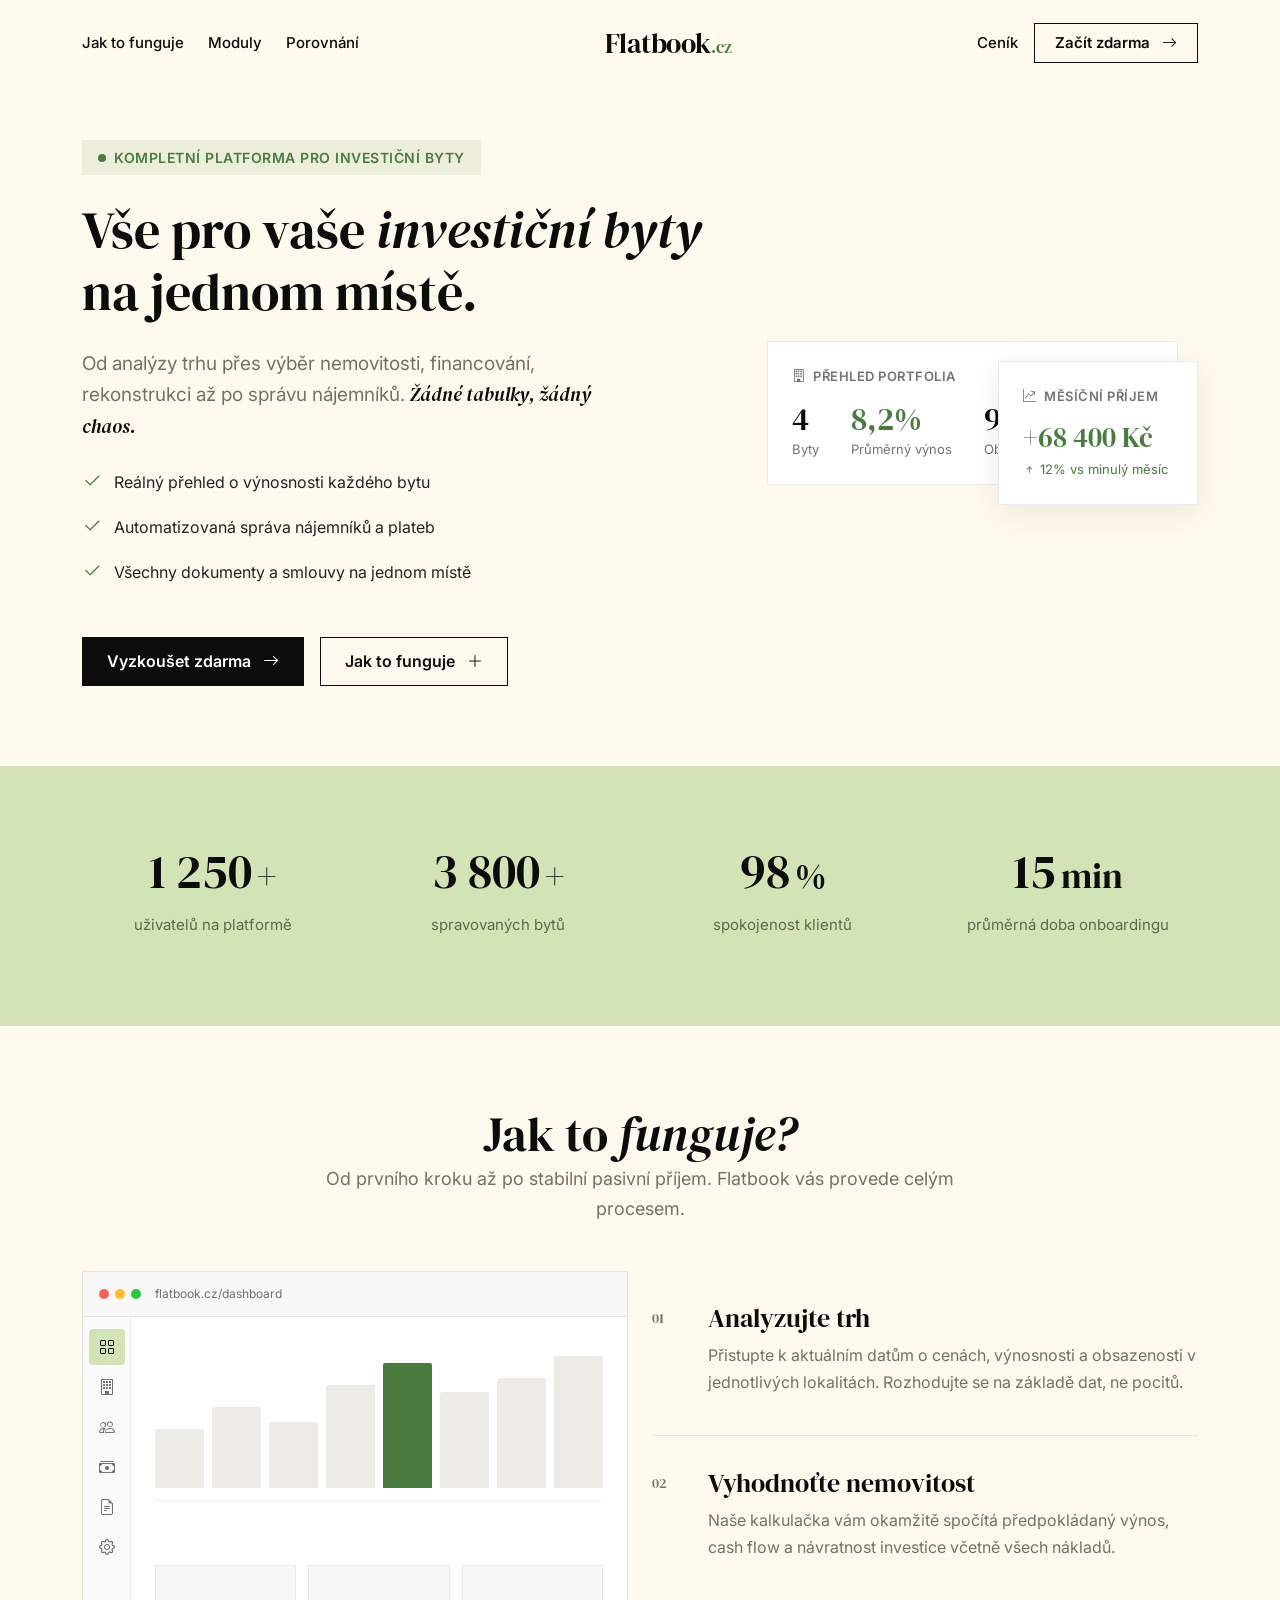
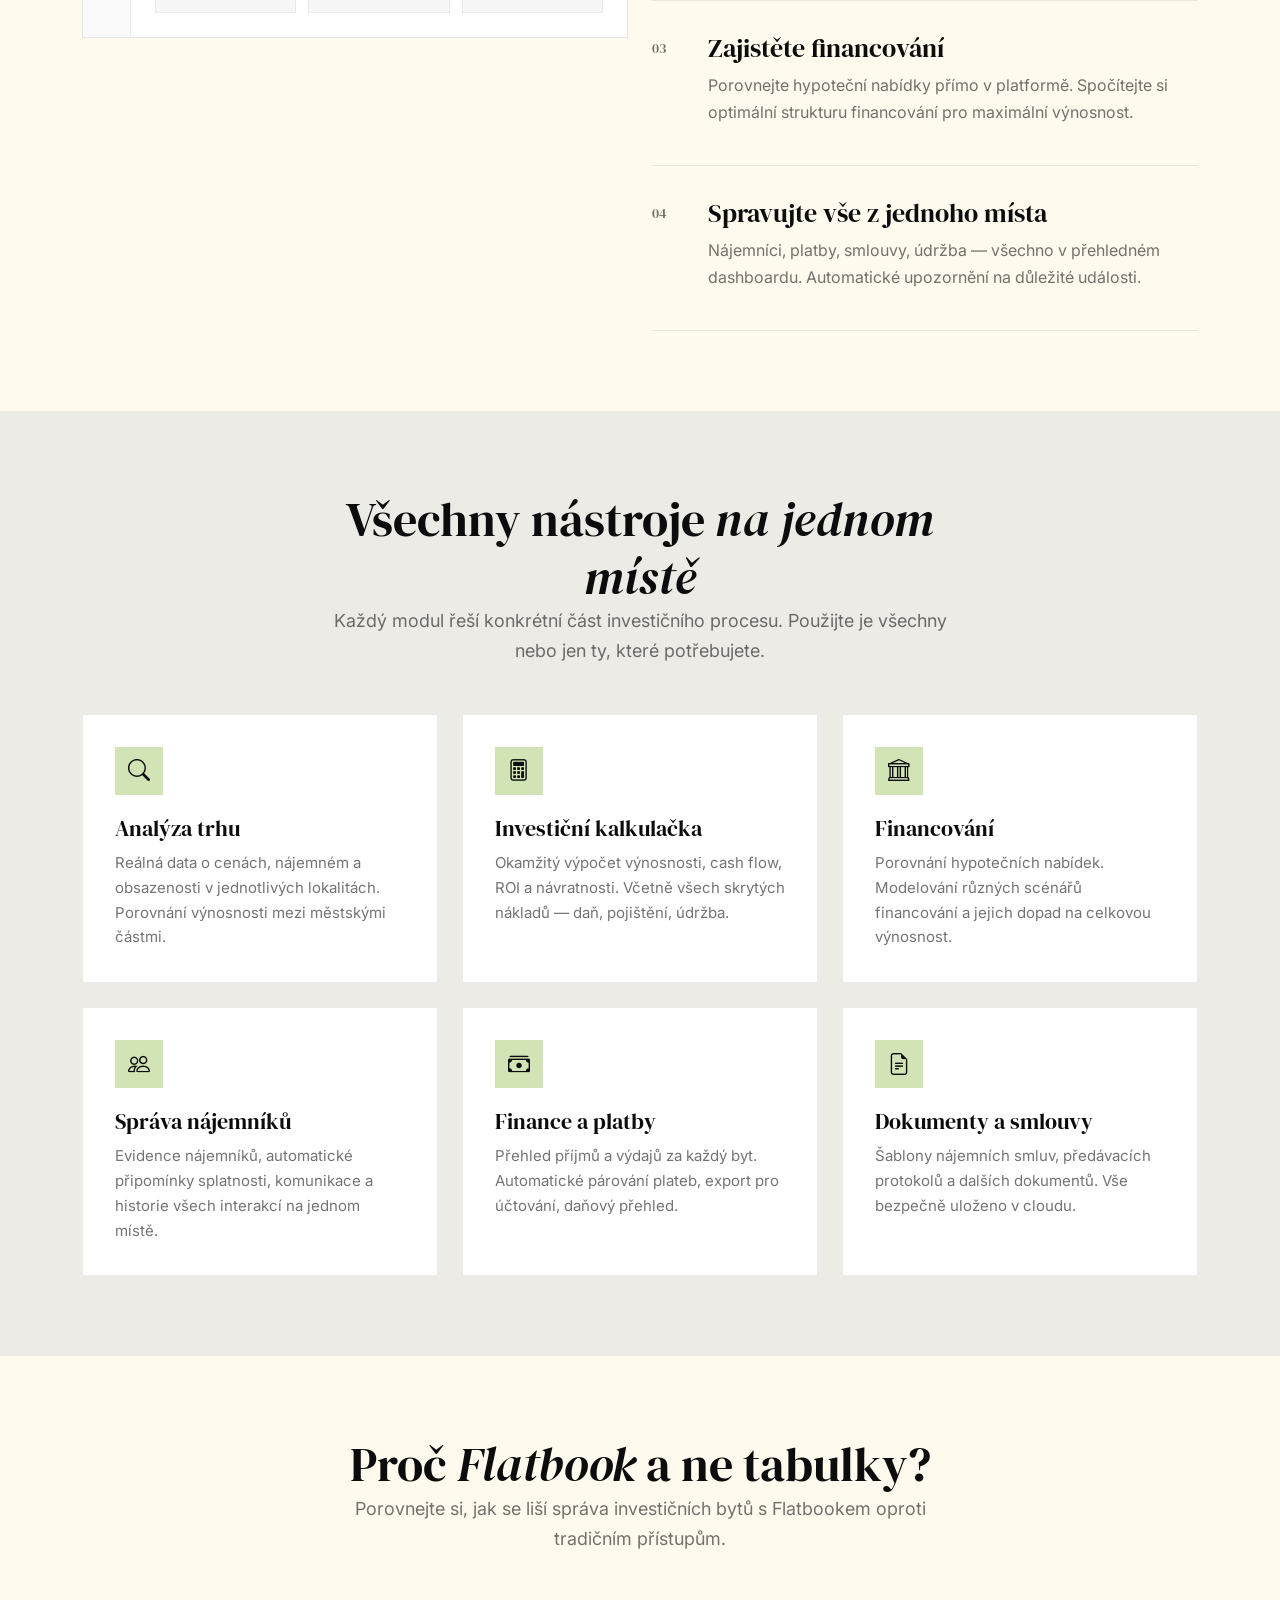
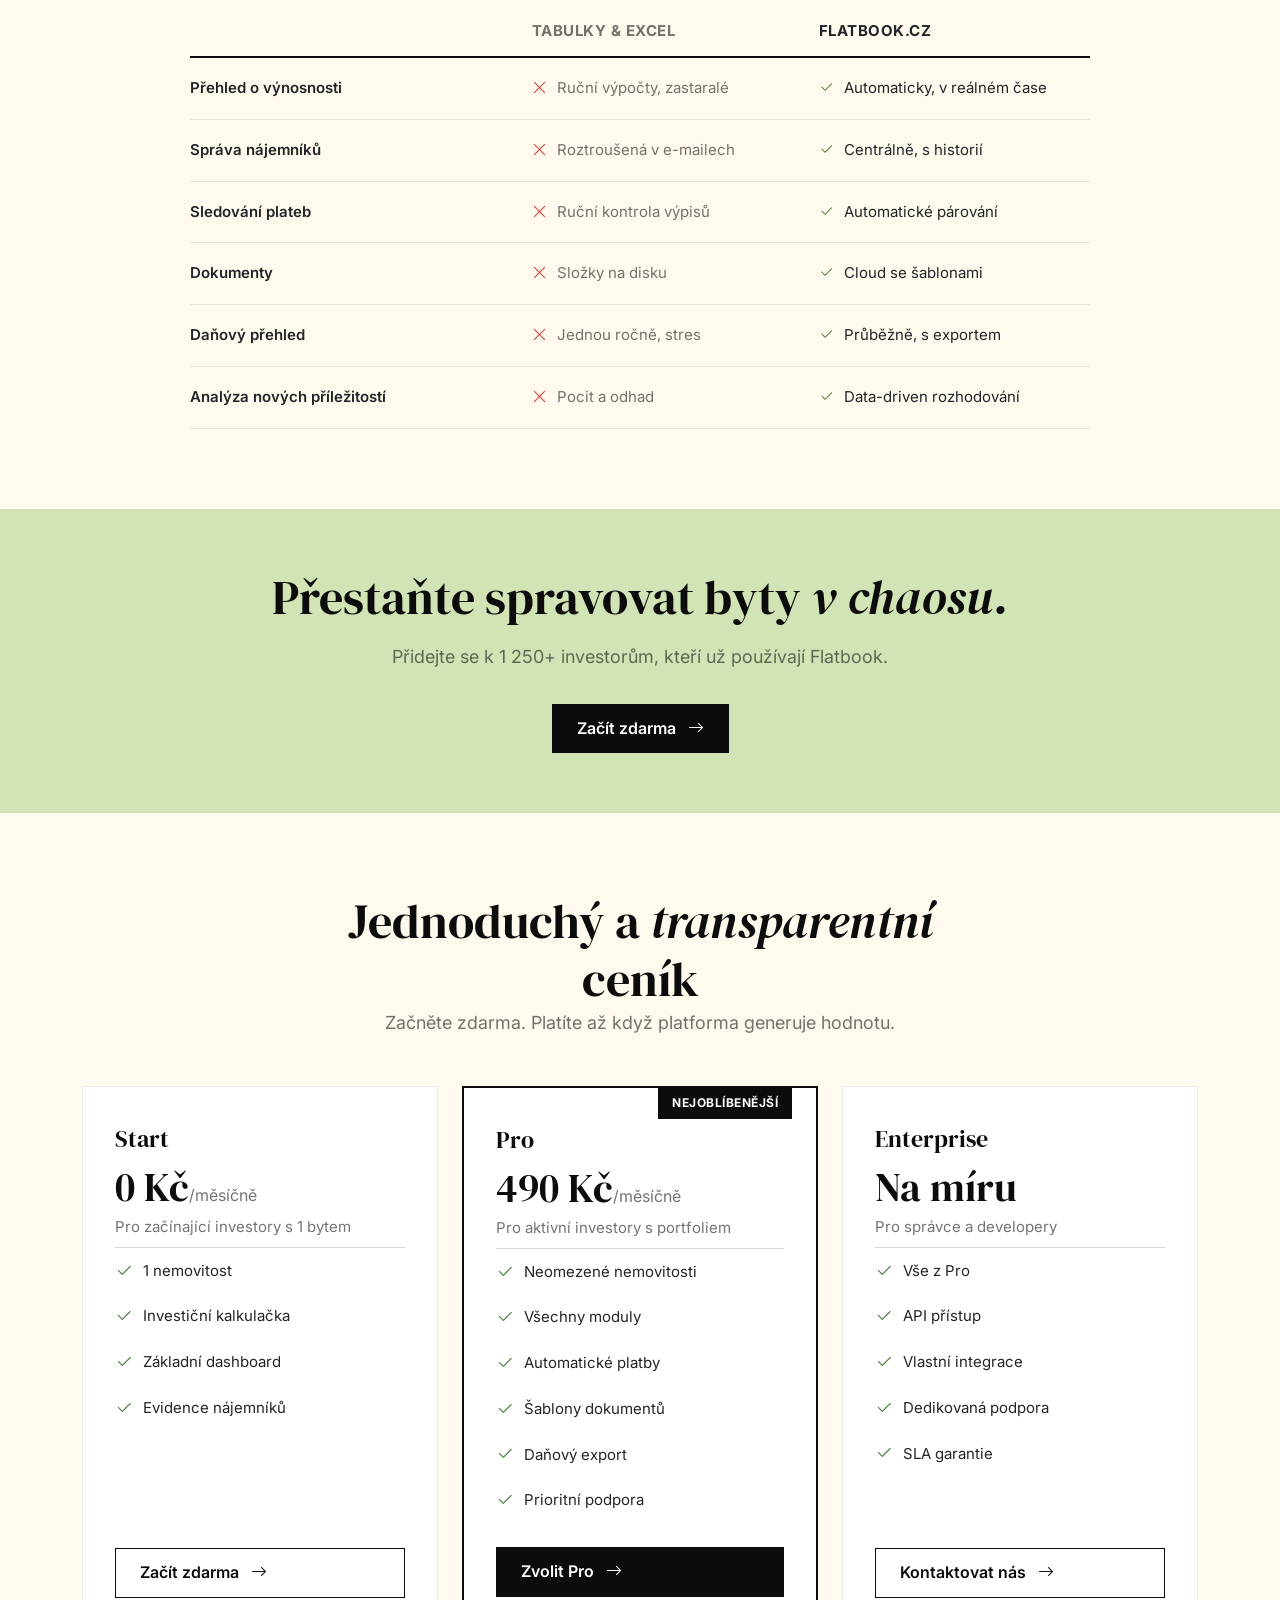
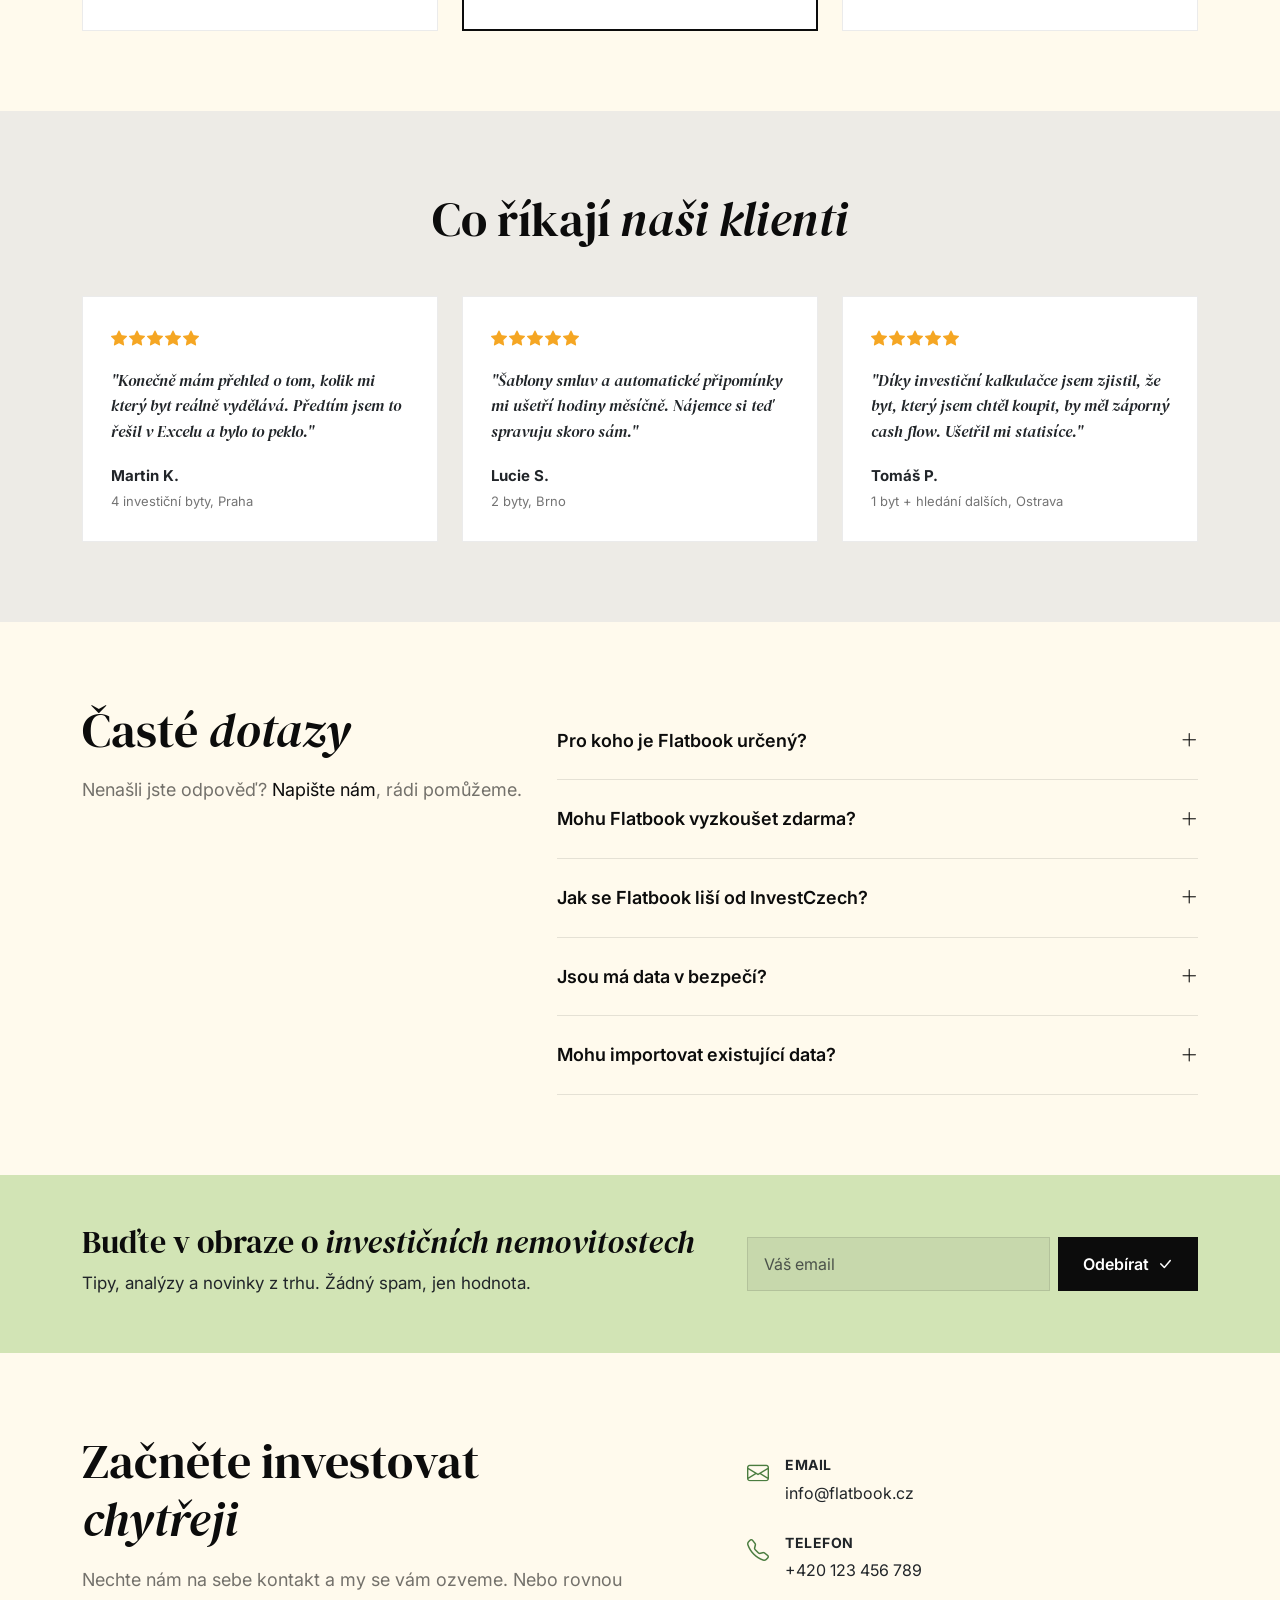
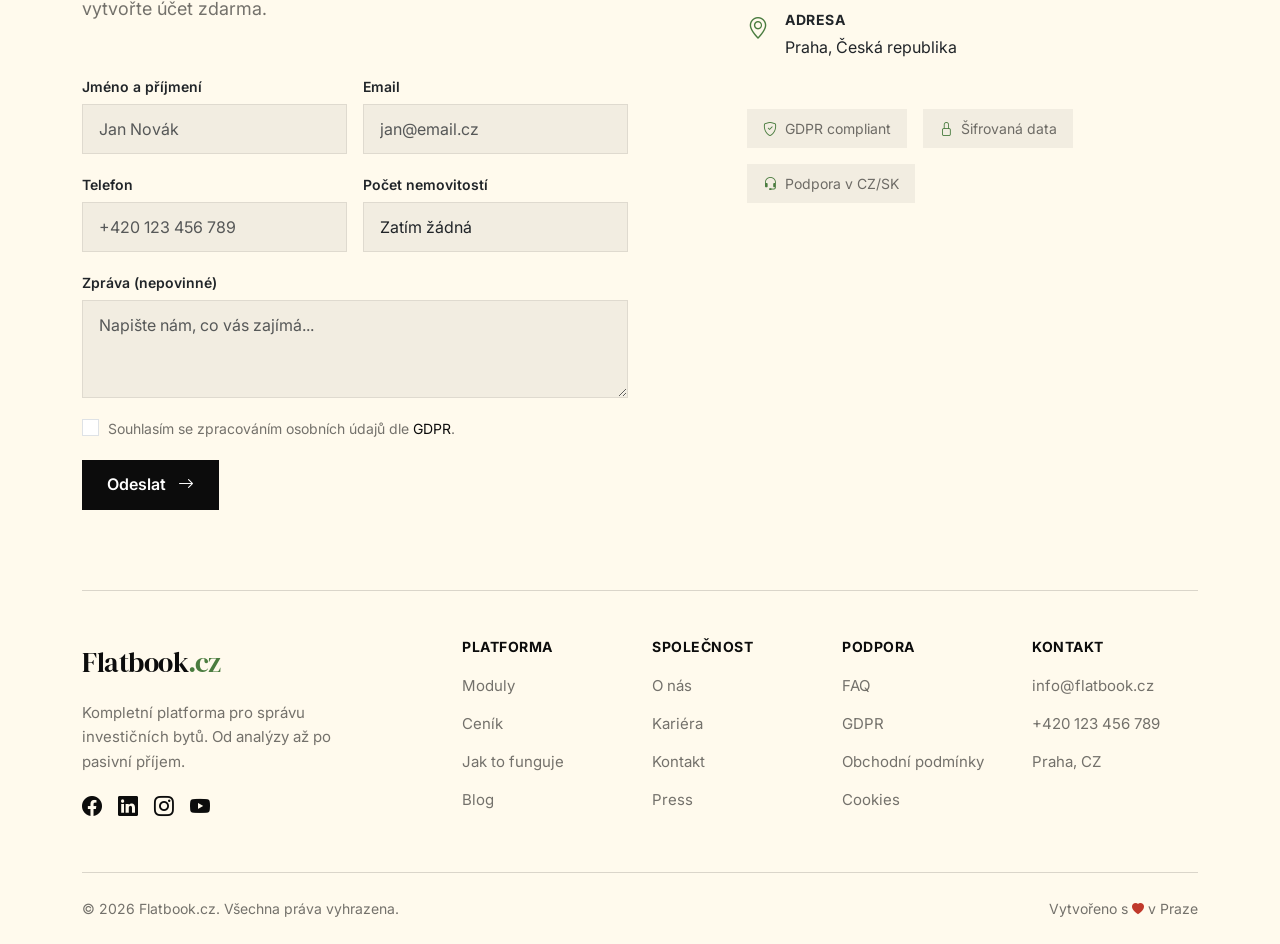
==== index.html @ dc5b6079 "Initial commit" ====
<!DOCTYPE html>
<html lang="cs">
<head>
  <meta charset="UTF-8">
  <meta name="viewport" content="width=device-width, initial-scale=1.0">
  <title>Flatbook.cz — Kompletní platforma pro investiční byty</title>
  <meta name="description" content="Flatbook.cz je kompletní platforma pro správu investičních bytů. Od výběru nemovitosti až po správu nájemníků — vše na jednom místě.">

  <!-- Bootstrap 5 -->
  <link href="https://cdn.jsdelivr.net/npm/bootstrap@5.3.3/dist/css/bootstrap.min.css" rel="stylesheet">
  <!-- Bootstrap Icons -->
  <link href="https://cdn.jsdelivr.net/npm/bootstrap-icons@1.11.3/font/bootstrap-icons.min.css" rel="stylesheet">
  <!-- Google Fonts - DM Serif Display + Inter -->
  <link rel="preconnect" href="https://fonts.googleapis.com">
  <link rel="preconnect" href="https://fonts.gstatic.com" crossorigin>
  <link href="https://fonts.googleapis.com/css2?family=DM+Serif+Display:ital@0;1&family=Inter:wght@400;500;600;700&display=swap" rel="stylesheet">

  <link rel="stylesheet" href="css/style.css">
</head>
<body>

  <!-- ========== NAVIGACE ========== -->
  <nav class="fixed-nav bg-walls" id="navbar">
    <div class="container d-flex flex-nowrap align-items-center justify-content-between">
      <div class="nav-links d-none d-lg-flex align-items-center gap-4">
        <a href="#jak-to-funguje" class="nav-link-item">Jak to funguje</a>
        <a href="#moduly" class="nav-link-item">Moduly</a>
        <a href="#porovnani" class="nav-link-item">Porovnání</a>
      </div>

      <a href="#" class="nav-logo">
        <span class="logo-text">Flatbook</span>
        <span class="logo-dot">.cz</span>
      </a>

      <div class="nav-right d-flex align-items-center gap-3">
        <a href="#cenik" class="nav-link-item d-none d-lg-inline">Ceník</a>
        <a href="#kontakt" class="btn btn-outline-dark btn-nav">Začít zdarma <i class="bi bi-arrow-right ms-2"></i></a>
        <button class="btn-menu d-lg-none" id="menuToggle" aria-label="Menu">
          <i class="bi bi-list"></i>
        </button>
      </div>
    </div>
  </nav>

  <!-- ========== MOBILNÍ MENU ========== -->
  <div class="mobile-menu" id="mobileMenu">
    <div class="mobile-menu-header d-flex justify-content-between align-items-center">
      <span class="logo-text">Flatbook<span class="logo-dot">.cz</span></span>
      <button class="btn-menu" id="menuClose" aria-label="Zavřít"><i class="bi bi-x-lg"></i></button>
    </div>
    <div class="mobile-menu-links">
      <a href="#jak-to-funguje">Jak to funguje</a>
      <a href="#moduly">Moduly</a>
      <a href="#porovnani">Porovnání</a>
      <a href="#cenik">Ceník</a>
      <a href="#recenze">Recenze</a>
      <a href="#kontakt" class="btn btn-outline-dark w-100 mt-4">Začít zdarma <i class="bi bi-arrow-right ms-2"></i></a>
    </div>
  </div>
  <div class="mobile-menu-overlay" id="menuOverlay"></div>

  <!-- ========== HERO ========== -->
  <section class="hero bg-walls" id="hero">
    <div class="container">
      <div class="row align-items-center">
        <div class="col-lg-7">
          <div class="hero-badge mb-4">
            <span class="badge-dot"></span>
            Kompletní platforma pro investiční byty
          </div>
          <h1>
            Vše pro vaše <em>investiční byty</em> na jednom místě.
          </h1>
          <p class="hero-sub mt-4">
            Od analýzy trhu přes výběr nemovitosti, financování, rekonstrukci až po správu nájemníků. <em>Žádné tabulky, žádný chaos.</em>
          </p>
          <div class="hero-checks mt-4">
            <div class="check-item">
              <i class="bi bi-check2"></i>
              <span>Reálný přehled o výnosnosti každého bytu</span>
            </div>
            <div class="check-item">
              <i class="bi bi-check2"></i>
              <span>Automatizovaná správa nájemníků a plateb</span>
            </div>
            <div class="check-item">
              <i class="bi bi-check2"></i>
              <span>Všechny dokumenty a smlouvy na jednom místě</span>
            </div>
          </div>
          <div class="hero-ctas mt-5 d-flex flex-wrap gap-3">
            <a href="#kontakt" class="btn btn-primary-dark">
              Vyzkoušet zdarma <i class="bi bi-arrow-right ms-2"></i>
            </a>
            <a href="#jak-to-funguje" class="btn btn-outline-dark">
              Jak to funguje <i class="bi bi-plus-lg ms-2"></i>
            </a>
          </div>
        </div>
        <div class="col-lg-5 mt-5 mt-lg-0">
          <div class="hero-visual">
            <div class="hero-card hero-card-main">
              <div class="card-header-mini">
                <i class="bi bi-building"></i> Přehled portfolia
              </div>
              <div class="card-stat-row">
                <div class="card-stat">
                  <span class="stat-value">4</span>
                  <span class="stat-label">Byty</span>
                </div>
                <div class="card-stat">
                  <span class="stat-value text-accent">8,2%</span>
                  <span class="stat-label">Průměrný výnos</span>
                </div>
                <div class="card-stat">
                  <span class="stat-value">94%</span>
                  <span class="stat-label">Obsazenost</span>
                </div>
              </div>
            </div>
            <div class="hero-card hero-card-float">
              <div class="card-header-mini">
                <i class="bi bi-graph-up-arrow"></i> Měsíční příjem
              </div>
              <div class="card-big-number">+68 400 Kč</div>
              <div class="card-trend"><i class="bi bi-arrow-up-short"></i> 12% vs minulý měsíc</div>
            </div>
          </div>
        </div>
      </div>
    </div>
  </section>

  <!-- ========== USP / STATISTIKY ========== -->
  <section class="usp bg-limet" id="usp">
    <div class="container">
      <div class="row">
        <div class="col-6 col-lg-3">
          <div class="usp-item">
            <span class="usp-number" data-target="1250">0</span>
            <span class="usp-plus">+</span>
            <p class="usp-label">uživatelů na platformě</p>
          </div>
        </div>
        <div class="col-6 col-lg-3">
          <div class="usp-item">
            <span class="usp-number" data-target="3800">0</span>
            <span class="usp-plus">+</span>
            <p class="usp-label">spravovaných bytů</p>
          </div>
        </div>
        <div class="col-6 col-lg-3">
          <div class="usp-item">
            <span class="usp-number" data-target="98">0</span>
            <span class="usp-plus">%</span>
            <p class="usp-label">spokojenost klientů</p>
          </div>
        </div>
        <div class="col-6 col-lg-3">
          <div class="usp-item">
            <span class="usp-number" data-target="15">0</span>
            <span class="usp-plus">min</span>
            <p class="usp-label">průměrná doba onboardingu</p>
          </div>
        </div>
      </div>
    </div>
  </section>

  <!-- ========== JAK TO FUNGUJE ========== -->
  <section class="process bg-walls pt-section pb-section" id="jak-to-funguje">
    <div class="container">
      <div class="section-header text-center mb-5">
        <h2>Jak to <em>funguje?</em></h2>
        <p class="section-sub">Od prvního kroku až po stabilní pasivní příjem. Flatbook vás provede celým procesem.</p>
      </div>
      <div class="row">
        <div class="col-lg-6">
          <div class="process-visual">
            <div class="process-mockup">
              <div class="mockup-header">
                <span class="dot red"></span>
                <span class="dot yellow"></span>
                <span class="dot green"></span>
                <span class="mockup-title">flatbook.cz/dashboard</span>
              </div>
              <div class="mockup-body">
                <div class="mockup-sidebar">
                  <div class="sidebar-item active"><i class="bi bi-grid"></i></div>
                  <div class="sidebar-item"><i class="bi bi-building"></i></div>
                  <div class="sidebar-item"><i class="bi bi-people"></i></div>
                  <div class="sidebar-item"><i class="bi bi-cash-stack"></i></div>
                  <div class="sidebar-item"><i class="bi bi-file-earmark-text"></i></div>
                  <div class="sidebar-item"><i class="bi bi-gear"></i></div>
                </div>
                <div class="mockup-content">
                  <div class="mockup-chart">
                    <div class="chart-bar" style="height: 40%"></div>
                    <div class="chart-bar" style="height: 55%"></div>
                    <div class="chart-bar" style="height: 45%"></div>
                    <div class="chart-bar" style="height: 70%"></div>
                    <div class="chart-bar active" style="height: 85%"></div>
                    <div class="chart-bar" style="height: 65%"></div>
                    <div class="chart-bar" style="height: 75%"></div>
                    <div class="chart-bar" style="height: 90%"></div>
                  </div>
                  <div class="mockup-cards-row">
                    <div class="mini-card"></div>
                    <div class="mini-card"></div>
                    <div class="mini-card"></div>
                  </div>
                </div>
              </div>
            </div>
          </div>
        </div>
        <div class="col-lg-6">
          <div class="process-steps">
            <div class="step-item">
              <div class="step-number">01</div>
              <div class="step-content">
                <h3>Analyzujte trh</h3>
                <p>Přistupte k aktuálním datům o cenách, výnosnosti a obsazenosti v jednotlivých lokalitách. Rozhodujte se na základě dat, ne pocitů.</p>
              </div>
            </div>
            <div class="step-item">
              <div class="step-number">02</div>
              <div class="step-content">
                <h3>Vyhodnoťte nemovitost</h3>
                <p>Naše kalkulačka vám okamžitě spočítá předpokládaný výnos, cash flow a návratnost investice včetně všech nákladů.</p>
              </div>
            </div>
            <div class="step-item">
              <div class="step-number">03</div>
              <div class="step-content">
                <h3>Zajistěte financování</h3>
                <p>Porovnejte hypoteční nabídky přímo v platformě. Spočítejte si optimální strukturu financování pro maximální výnosnost.</p>
              </div>
            </div>
            <div class="step-item">
              <div class="step-number">04</div>
              <div class="step-content">
                <h3>Spravujte vše z jednoho místa</h3>
                <p>Nájemníci, platby, smlouvy, údržba — všechno v přehledném dashboardu. Automatické upozornění na důležité události.</p>
              </div>
            </div>
          </div>
        </div>
      </div>
    </div>
  </section>

  <!-- ========== MODULY / FUNKCE ========== -->
  <section class="modules bg-chair pt-section pb-section" id="moduly">
    <div class="container">
      <div class="section-header text-center mb-5">
        <h2>Všechny nástroje <em>na jednom místě</em></h2>
        <p class="section-sub">Každý modul řeší konkrétní část investičního procesu. Použijte je všechny nebo jen ty, které potřebujete.</p>
      </div>
      <div class="row g-4">
        <div class="col-md-6 col-lg-4">
          <div class="module-card">
            <div class="module-icon"><i class="bi bi-search"></i></div>
            <h3>Analýza trhu</h3>
            <p>Reálná data o cenách, nájemném a obsazenosti v jednotlivých lokalitách. Porovnání výnosnosti mezi městskými částmi.</p>
          </div>
        </div>
        <div class="col-md-6 col-lg-4">
          <div class="module-card">
            <div class="module-icon"><i class="bi bi-calculator"></i></div>
            <h3>Investiční kalkulačka</h3>
            <p>Okamžitý výpočet výnosnosti, cash flow, ROI a návratnosti. Včetně všech skrytých nákladů — daň, pojištění, údržba.</p>
          </div>
        </div>
        <div class="col-md-6 col-lg-4">
          <div class="module-card">
            <div class="module-icon"><i class="bi bi-bank"></i></div>
            <h3>Financování</h3>
            <p>Porovnání hypotečních nabídek. Modelování různých scénářů financování a jejich dopad na celkovou výnosnost.</p>
          </div>
        </div>
        <div class="col-md-6 col-lg-4">
          <div class="module-card">
            <div class="module-icon"><i class="bi bi-people"></i></div>
            <h3>Správa nájemníků</h3>
            <p>Evidence nájemníků, automatické připomínky splatnosti, komunikace a historie všech interakcí na jednom místě.</p>
          </div>
        </div>
        <div class="col-md-6 col-lg-4">
          <div class="module-card">
            <div class="module-icon"><i class="bi bi-cash-stack"></i></div>
            <h3>Finance a platby</h3>
            <p>Přehled příjmů a výdajů za každý byt. Automatické párování plateb, export pro účtování, daňový přehled.</p>
          </div>
        </div>
        <div class="col-md-6 col-lg-4">
          <div class="module-card">
            <div class="module-icon"><i class="bi bi-file-earmark-text"></i></div>
            <h3>Dokumenty a smlouvy</h3>
            <p>Šablony nájemních smluv, předávacích protokolů a dalších dokumentů. Vše bezpečně uloženo v cloudu.</p>
          </div>
        </div>
      </div>
    </div>
  </section>

  <!-- ========== POROVNÁNÍ ========== -->
  <section class="comparison bg-walls pt-section pb-section" id="porovnani">
    <div class="container">
      <div class="section-header text-center mb-5">
        <h2>Proč <em>Flatbook</em> a ne tabulky?</h2>
        <p class="section-sub">Porovnejte si, jak se liší správa investičních bytů s Flatbookem oproti tradičním přístupům.</p>
      </div>
      <div class="comparison-table">
        <div class="comparison-row comparison-header">
          <div class="comparison-feature"></div>
          <div class="comparison-old">Tabulky &amp; Excel</div>
          <div class="comparison-new">Flatbook.cz</div>
        </div>
        <div class="comparison-row">
          <div class="comparison-feature">Přehled o výnosnosti</div>
          <div class="comparison-old"><i class="bi bi-x-lg"></i> Ruční výpočty, zastaralé</div>
          <div class="comparison-new"><i class="bi bi-check2"></i> Automaticky, v reálném čase</div>
        </div>
        <div class="comparison-row">
          <div class="comparison-feature">Správa nájemníků</div>
          <div class="comparison-old"><i class="bi bi-x-lg"></i> Roztroušená v e-mailech</div>
          <div class="comparison-new"><i class="bi bi-check2"></i> Centrálně, s historií</div>
        </div>
        <div class="comparison-row">
          <div class="comparison-feature">Sledování plateb</div>
          <div class="comparison-old"><i class="bi bi-x-lg"></i> Ruční kontrola výpisů</div>
          <div class="comparison-new"><i class="bi bi-check2"></i> Automatické párování</div>
        </div>
        <div class="comparison-row">
          <div class="comparison-feature">Dokumenty</div>
          <div class="comparison-old"><i class="bi bi-x-lg"></i> Složky na disku</div>
          <div class="comparison-new"><i class="bi bi-check2"></i> Cloud se šablonami</div>
        </div>
        <div class="comparison-row">
          <div class="comparison-feature">Daňový přehled</div>
          <div class="comparison-old"><i class="bi bi-x-lg"></i> Jednou ročně, stres</div>
          <div class="comparison-new"><i class="bi bi-check2"></i> Průběžně, s exportem</div>
        </div>
        <div class="comparison-row">
          <div class="comparison-feature">Analýza nových příležitostí</div>
          <div class="comparison-old"><i class="bi bi-x-lg"></i> Pocit a odhad</div>
          <div class="comparison-new"><i class="bi bi-check2"></i> Data-driven rozhodování</div>
        </div>
      </div>
    </div>
  </section>

  <!-- ========== ZELENÝ CTA BANNER ========== -->
  <section class="cta-banner bg-limet">
    <div class="container text-center">
      <h2>Přestaňte spravovat byty <em>v chaosu.</em></h2>
      <p class="mt-3">Přidejte se k 1 250+ investorům, kteří už používají Flatbook.</p>
      <a href="#kontakt" class="btn btn-primary-dark mt-4">
        Začít zdarma <i class="bi bi-arrow-right ms-2"></i>
      </a>
    </div>
  </section>

  <!-- ========== CENÍK ========== -->
  <section class="pricing bg-walls pt-section pb-section" id="cenik">
    <div class="container">
      <div class="section-header text-center mb-5">
        <h2>Jednoduchý a <em>transparentní</em> ceník</h2>
        <p class="section-sub">Začněte zdarma. Platíte až když platforma generuje hodnotu.</p>
      </div>
      <div class="row g-4 justify-content-center">
        <div class="col-md-6 col-lg-4">
          <div class="price-card">
            <div class="price-tier">Start</div>
            <div class="price-amount">0 Kč<span>/měsíčně</span></div>
            <p class="price-desc">Pro začínající investory s 1 bytem</p>
            <div class="divider"></div>
            <ul class="price-features">
              <li><i class="bi bi-check2"></i> 1 nemovitost</li>
              <li><i class="bi bi-check2"></i> Investiční kalkulačka</li>
              <li><i class="bi bi-check2"></i> Základní dashboard</li>
              <li><i class="bi bi-check2"></i> Evidence nájemníků</li>
            </ul>
            <a href="#kontakt" class="btn btn-outline-dark w-100 mt-4">Začít zdarma <i class="bi bi-arrow-right ms-2"></i></a>
          </div>
        </div>
        <div class="col-md-6 col-lg-4">
          <div class="price-card price-card-featured">
            <div class="price-badge">Nejoblíbenější</div>
            <div class="price-tier">Pro</div>
            <div class="price-amount">490 Kč<span>/měsíčně</span></div>
            <p class="price-desc">Pro aktivní investory s portfoliem</p>
            <div class="divider"></div>
            <ul class="price-features">
              <li><i class="bi bi-check2"></i> Neomezené nemovitosti</li>
              <li><i class="bi bi-check2"></i> Všechny moduly</li>
              <li><i class="bi bi-check2"></i> Automatické platby</li>
              <li><i class="bi bi-check2"></i> Šablony dokumentů</li>
              <li><i class="bi bi-check2"></i> Daňový export</li>
              <li><i class="bi bi-check2"></i> Prioritní podpora</li>
            </ul>
            <a href="#kontakt" class="btn btn-primary-dark w-100 mt-4">Zvolit Pro <i class="bi bi-arrow-right ms-2"></i></a>
          </div>
        </div>
        <div class="col-md-6 col-lg-4">
          <div class="price-card">
            <div class="price-tier">Enterprise</div>
            <div class="price-amount">Na míru</div>
            <p class="price-desc">Pro správce a developery</p>
            <div class="divider"></div>
            <ul class="price-features">
              <li><i class="bi bi-check2"></i> Vše z Pro</li>
              <li><i class="bi bi-check2"></i> API přístup</li>
              <li><i class="bi bi-check2"></i> Vlastní integrace</li>
              <li><i class="bi bi-check2"></i> Dedikovaná podpora</li>
              <li><i class="bi bi-check2"></i> SLA garantie</li>
            </ul>
            <a href="#kontakt" class="btn btn-outline-dark w-100 mt-4">Kontaktovat nás <i class="bi bi-arrow-right ms-2"></i></a>
          </div>
        </div>
      </div>
    </div>
  </section>

  <!-- ========== RECENZE ========== -->
  <section class="reviews bg-chair pt-section pb-section" id="recenze">
    <div class="container">
      <div class="section-header text-center mb-5">
        <h2>Co říkají <em>naši klienti</em></h2>
      </div>
      <div class="row g-4">
        <div class="col-md-6 col-lg-4">
          <div class="review-card">
            <div class="review-stars">
              <i class="bi bi-star-fill"></i><i class="bi bi-star-fill"></i><i class="bi bi-star-fill"></i><i class="bi bi-star-fill"></i><i class="bi bi-star-fill"></i>
            </div>
            <p class="review-text">"Konečně mám přehled o tom, kolik mi který byt reálně vydělává. Předtím jsem to řešil v Excelu a bylo to peklo."</p>
            <div class="review-author">
              <strong>Martin K.</strong>
              <span>4 investiční byty, Praha</span>
            </div>
          </div>
        </div>
        <div class="col-md-6 col-lg-4">
          <div class="review-card">
            <div class="review-stars">
              <i class="bi bi-star-fill"></i><i class="bi bi-star-fill"></i><i class="bi bi-star-fill"></i><i class="bi bi-star-fill"></i><i class="bi bi-star-fill"></i>
            </div>
            <p class="review-text">"Šablony smluv a automatické připomínky mi ušetří hodiny měsíčně. Nájemce si teď spravuju skoro sám."</p>
            <div class="review-author">
              <strong>Lucie S.</strong>
              <span>2 byty, Brno</span>
            </div>
          </div>
        </div>
        <div class="col-md-6 col-lg-4">
          <div class="review-card">
            <div class="review-stars">
              <i class="bi bi-star-fill"></i><i class="bi bi-star-fill"></i><i class="bi bi-star-fill"></i><i class="bi bi-star-fill"></i><i class="bi bi-star-fill"></i>
            </div>
            <p class="review-text">"Díky investiční kalkulačce jsem zjistil, že byt, který jsem chtěl koupit, by měl záporný cash flow. Ušetřil mi statisíce."</p>
            <div class="review-author">
              <strong>Tomáš P.</strong>
              <span>1 byt + hledání dalších, Ostrava</span>
            </div>
          </div>
        </div>
      </div>
    </div>
  </section>

  <!-- ========== FAQ ========== -->
  <section class="faq bg-walls pt-section pb-section" id="faq">
    <div class="container">
      <div class="row">
        <div class="col-lg-5">
          <h2>Časté <em>dotazy</em></h2>
          <p class="section-sub mt-3">Nenašli jste odpověď? <a href="#kontakt">Napište nám</a>, rádi pomůžeme.</p>
        </div>
        <div class="col-lg-7">
          <div class="faq-list">
            <div class="faq-item">
              <button class="faq-question" aria-expanded="false">
                <span>Pro koho je Flatbook určený?</span>
                <i class="bi bi-plus-lg"></i>
              </button>
              <div class="faq-answer">
                <p>Flatbook je určený pro každého, kdo investuje do nemovitostí — ať už máte jeden byt nebo desítky. Hodí se pro individuální investory, správce nemovitostí i realitní kanceláře.</p>
              </div>
            </div>
            <div class="faq-item">
              <button class="faq-question" aria-expanded="false">
                <span>Mohu Flatbook vyzkoušet zdarma?</span>
                <i class="bi bi-plus-lg"></i>
              </button>
              <div class="faq-answer">
                <p>Ano, tarif Start je zcela zdarma a umožňuje spravovat 1 nemovitost bez časového omezení. Na tarif Pro můžete přejít kdykoliv.</p>
              </div>
            </div>
            <div class="faq-item">
              <button class="faq-question" aria-expanded="false">
                <span>Jak se Flatbook liší od InvestCzech?</span>
                <i class="bi bi-plus-lg"></i>
              </button>
              <div class="faq-answer">
                <p>InvestCzech se zabývá investováním do nemovitostí více teoreticky a obecně. Flatbook je praktická platforma — každodenní nástroj pro konkrétní kroky: od analýzy přes koupi až po správu a optimalizaci.</p>
              </div>
            </div>
            <div class="faq-item">
              <button class="faq-question" aria-expanded="false">
                <span>Jsou má data v bezpečí?</span>
                <i class="bi bi-plus-lg"></i>
              </button>
              <div class="faq-answer">
                <p>Ano. Všechna data jsou šifrována a uložena na zabezpečených serverech v EU. Dodržujeme GDPR a pravidelně provádíme bezpečnostní audity.</p>
              </div>
            </div>
            <div class="faq-item">
              <button class="faq-question" aria-expanded="false">
                <span>Mohu importovat existující data?</span>
                <i class="bi bi-plus-lg"></i>
              </button>
              <div class="faq-answer">
                <p>Ano, Flatbook podporuje import z Excelu a CSV. Můžete také propojit bankovní účet pro automatické párování plateb.</p>
              </div>
            </div>
          </div>
        </div>
      </div>
    </div>
  </section>

  <!-- ========== NEWSLETTER ========== -->
  <section class="newsletter bg-limet">
    <div class="container">
      <div class="row align-items-center">
        <div class="col-lg-7">
          <h2>Buďte v obraze o <em>investičních nemovitostech</em></h2>
          <p class="mt-2">Tipy, analýzy a novinky z trhu. Žádný spam, jen hodnota.</p>
        </div>
        <div class="col-lg-5 mt-4 mt-lg-0">
          <form class="newsletter-form d-flex gap-2">
            <input type="email" class="form-control" placeholder="Váš email" required>
            <button type="submit" class="btn btn-primary-dark flex-shrink-0">
              Odebírat <i class="bi bi-check-lg ms-1"></i>
            </button>
          </form>
        </div>
      </div>
    </div>
  </section>

  <!-- ========== KONTAKTNÍ FORMULÁŘ ========== -->
  <section class="contact bg-walls pt-section pb-section" id="kontakt">
    <div class="container">
      <div class="row">
        <div class="col-lg-6">
          <h2>Začněte investovat <em>chytřeji</em></h2>
          <p class="section-sub mt-3">Nechte nám na sebe kontakt a my se vám ozveme. Nebo rovnou vytvořte účet zdarma.</p>

          <form class="contact-form mt-5">
            <div class="row g-3">
              <div class="col-sm-6">
                <label class="form-label">Jméno a příjmení</label>
                <input type="text" class="form-control" placeholder="Jan Novák" required>
              </div>
              <div class="col-sm-6">
                <label class="form-label">Email</label>
                <input type="email" class="form-control" placeholder="jan@email.cz" required>
              </div>
              <div class="col-sm-6">
                <label class="form-label">Telefon</label>
                <input type="tel" class="form-control" placeholder="+420 123 456 789">
              </div>
              <div class="col-sm-6">
                <label class="form-label">Počet nemovitostí</label>
                <select class="form-select">
                  <option>Zatím žádná</option>
                  <option>1</option>
                  <option>2-5</option>
                  <option>6-10</option>
                  <option>10+</option>
                </select>
              </div>
              <div class="col-12">
                <label class="form-label">Zpráva (nepovinné)</label>
                <textarea class="form-control" rows="3" placeholder="Napište nám, co vás zajímá..."></textarea>
              </div>
              <div class="col-12">
                <div class="form-check">
                  <input class="form-check-input" type="checkbox" id="gdpr" required>
                  <label class="form-check-label" for="gdpr">
                    Souhlasím se zpracováním osobních údajů dle <a href="#">GDPR</a>.
                  </label>
                </div>
              </div>
              <div class="col-12">
                <button type="submit" class="btn btn-primary-dark">
                  Odeslat <i class="bi bi-arrow-right ms-2"></i>
                </button>
              </div>
            </div>
          </form>
        </div>
        <div class="col-lg-5 offset-lg-1 mt-5 mt-lg-0">
          <div class="contact-info">
            <div class="contact-info-item">
              <i class="bi bi-envelope"></i>
              <div>
                <strong>Email</strong>
                <a href="mailto:info@flatbook.cz">info@flatbook.cz</a>
              </div>
            </div>
            <div class="contact-info-item">
              <i class="bi bi-telephone"></i>
              <div>
                <strong>Telefon</strong>
                <a href="tel:+420123456789">+420 123 456 789</a>
              </div>
            </div>
            <div class="contact-info-item">
              <i class="bi bi-geo-alt"></i>
              <div>
                <strong>Adresa</strong>
                <span>Praha, Česká republika</span>
              </div>
            </div>
          </div>

          <div class="trust-badges mt-5">
            <div class="trust-item">
              <i class="bi bi-shield-check"></i>
              <span>GDPR compliant</span>
            </div>
            <div class="trust-item">
              <i class="bi bi-lock"></i>
              <span>Šifrovaná data</span>
            </div>
            <div class="trust-item">
              <i class="bi bi-headset"></i>
              <span>Podpora v CZ/SK</span>
            </div>
          </div>
        </div>
      </div>
    </div>
  </section>

  <!-- ========== FOOTER ========== -->
  <footer class="footer bg-walls">
    <div class="container">
      <div class="divider mb-5"></div>
      <div class="row">
        <div class="col-lg-4 mb-4 mb-lg-0">
          <span class="logo-text">Flatbook<span class="logo-dot">.cz</span></span>
          <p class="footer-desc mt-3">Kompletní platforma pro správu investičních bytů. Od analýzy až po pasivní příjem.</p>
          <div class="footer-social mt-3">
            <a href="#" aria-label="Facebook"><i class="bi bi-facebook"></i></a>
            <a href="#" aria-label="LinkedIn"><i class="bi bi-linkedin"></i></a>
            <a href="#" aria-label="Instagram"><i class="bi bi-instagram"></i></a>
            <a href="#" aria-label="YouTube"><i class="bi bi-youtube"></i></a>
          </div>
        </div>
        <div class="col-6 col-lg-2">
          <h4 class="footer-heading">Platforma</h4>
          <ul class="footer-links">
            <li><a href="#moduly">Moduly</a></li>
            <li><a href="#cenik">Ceník</a></li>
            <li><a href="#jak-to-funguje">Jak to funguje</a></li>
            <li><a href="#">Blog</a></li>
          </ul>
        </div>
        <div class="col-6 col-lg-2">
          <h4 class="footer-heading">Společnost</h4>
          <ul class="footer-links">
            <li><a href="#">O nás</a></li>
            <li><a href="#">Kariéra</a></li>
            <li><a href="#kontakt">Kontakt</a></li>
            <li><a href="#">Press</a></li>
          </ul>
        </div>
        <div class="col-6 col-lg-2">
          <h4 class="footer-heading">Podpora</h4>
          <ul class="footer-links">
            <li><a href="#faq">FAQ</a></li>
            <li><a href="#">GDPR</a></li>
            <li><a href="#">Obchodní podmínky</a></li>
            <li><a href="#">Cookies</a></li>
          </ul>
        </div>
        <div class="col-6 col-lg-2">
          <h4 class="footer-heading">Kontakt</h4>
          <ul class="footer-links">
            <li><a href="mailto:info@flatbook.cz">info@flatbook.cz</a></li>
            <li><a href="tel:+420123456789">+420 123 456 789</a></li>
            <li><span>Praha, CZ</span></li>
          </ul>
        </div>
      </div>
      <div class="divider mt-5 mb-4"></div>
      <div class="footer-bottom d-flex flex-wrap justify-content-between align-items-center">
        <p>&copy; 2026 Flatbook.cz. Všechna práva vyhrazena.</p>
        <p class="footer-credit">Vytvořeno s <i class="bi bi-heart-fill"></i> v Praze</p>
      </div>
    </div>
  </footer>

  <!-- Bootstrap JS -->
  <script src="https://cdn.jsdelivr.net/npm/bootstrap@5.3.3/dist/js/bootstrap.bundle.min.js"></script>
  <script src="js/main.js"></script>
</body>
</html>
---- css/style.css ----
/* ==========================================================
   FLATBOOK.CZ — Styles inspired by flet.cz design system
   Warm palette, sharp geometry, editorial serif + clean sans
   ========================================================== */

/* ---- CSS Custom Properties ---- */
:root {
  --color-walls: #FFFAED;
  --color-limet: #D2E4B5;
  --color-chair: #EDEBE6;
  --color-white: #FFFFFF;
  --color-dark: #0C0C0C;
  --color-body: #212529;
  --color-muted: rgba(0, 0, 0, 0.55);
  --color-input-bg: rgba(0, 0, 0, 0.05);
  --color-accent: #4A7C3F;

  --font-serif: 'DM Serif Display', Georgia, serif;
  --font-sans: 'Inter', -apple-system, BlinkMacSystemFont, sans-serif;

  --section-padding: 80px;
  --container-padding: 12px;
  --radius: 0px;
  --transition: 0.2s ease;
}

/* ---- Reset & Base ---- */
*, *::before, *::after {
  box-sizing: border-box;
}

html {
  scroll-behavior: smooth;
  scroll-padding-top: 100px;
}

body {
  font-family: var(--font-sans);
  font-size: 17px;
  line-height: 1.65;
  color: var(--color-body);
  background-color: var(--color-walls);
  margin: 0;
  -webkit-font-smoothing: antialiased;
}

h1, h2, h3 {
  font-family: var(--font-serif);
  color: var(--color-dark);
  line-height: 1.2;
  margin: 0;
}

h1 {
  font-size: clamp(36px, 5vw, 52px);
  font-weight: 400;
}

h2 {
  font-size: clamp(30px, 4vw, 48px);
  font-weight: 400;
}

h3 {
  font-size: clamp(20px, 2.5vw, 26px);
  font-weight: 400;
}

h1 em, h2 em, h3 em {
  font-style: italic;
}

p {
  margin: 0 0 0.5rem;
}

a {
  color: var(--color-dark);
  text-decoration: none;
  transition: opacity var(--transition);
}

a:hover {
  opacity: 0.7;
}

img {
  max-width: 100%;
  height: auto;
}

/* ---- Utility ---- */
.bg-walls { background-color: var(--color-walls); }
.bg-limet { background-color: var(--color-limet); }
.bg-chair { background-color: var(--color-chair); }
.bg-white { background-color: var(--color-white); }

.pt-section { padding-top: var(--section-padding); }
.pb-section { padding-bottom: var(--section-padding); }

.divider {
  width: 100%;
  height: 1px;
  background-color: var(--color-dark);
  opacity: 0.15;
}

.section-header { max-width: 640px; margin-left: auto; margin-right: auto; }
.section-sub { color: var(--color-muted); font-size: 18px; }

.text-accent { color: var(--color-accent) !important; }

/* ---- Buttons ---- */
.btn {
  border-radius: var(--radius);
  font-weight: 600;
  font-size: 16px;
  padding: 14px 24px;
  display: inline-flex;
  align-items: center;
  gap: 4px;
  transition: all var(--transition);
  border: 1px solid transparent;
  cursor: pointer;
  line-height: 1.2;
}

.btn-primary-dark {
  background-color: var(--color-dark);
  color: var(--color-white);
  border-color: var(--color-dark);
}

.btn-primary-dark:hover {
  background-color: #333;
  color: var(--color-white);
  border-color: #333;
}

.btn-outline-dark {
  background-color: transparent;
  color: var(--color-dark);
  border-color: var(--color-dark);
}

.btn-outline-dark:hover {
  background-color: var(--color-dark);
  color: var(--color-white);
}

.btn-nav {
  padding: 10px 20px;
  font-size: 15px;
}

/* ---- Navigation ---- */
.fixed-nav {
  position: fixed;
  top: 0;
  left: 0;
  right: 0;
  z-index: 100;
  padding: 20px 0;
  transition: box-shadow var(--transition), padding var(--transition);
}

.fixed-nav.scrolled {
  box-shadow: 0 1px 0 rgba(0,0,0,0.08);
  padding: 14px 0;
}

.nav-link-item {
  font-size: 15px;
  font-weight: 500;
  color: var(--color-dark);
  padding: 4px 0;
  position: relative;
}

.nav-link-item::after {
  content: '';
  position: absolute;
  bottom: 0;
  left: 0;
  width: 0;
  height: 1px;
  background: var(--color-dark);
  transition: width var(--transition);
}

.nav-link-item:hover::after {
  width: 100%;
}

.nav-link-item:hover {
  opacity: 1;
}

.nav-logo {
  display: flex;
  align-items: baseline;
  gap: 0;
}

.logo-text {
  font-family: var(--font-serif);
  font-size: 28px;
  color: var(--color-dark);
  letter-spacing: -0.5px;
}

.logo-dot {
  color: var(--color-accent);
  font-family: var(--font-serif);
}

.btn-menu {
  background: none;
  border: none;
  font-size: 24px;
  color: var(--color-dark);
  cursor: pointer;
  padding: 4px;
}

/* ---- Mobile Menu ---- */
.mobile-menu {
  position: fixed;
  top: 0;
  right: -320px;
  width: 320px;
  height: 100vh;
  background: var(--color-walls);
  z-index: 200;
  padding: 20px 24px;
  transition: right 0.3s ease;
  overflow-y: auto;
}

.mobile-menu.open {
  right: 0;
}

.mobile-menu-links {
  margin-top: 40px;
  display: flex;
  flex-direction: column;
  gap: 16px;
}

.mobile-menu-links a {
  font-size: 18px;
  font-weight: 500;
  padding: 8px 0;
  border-bottom: 1px solid rgba(0,0,0,0.08);
}

.mobile-menu-overlay {
  position: fixed;
  inset: 0;
  background: rgba(0,0,0,0.4);
  z-index: 150;
  opacity: 0;
  pointer-events: none;
  transition: opacity 0.3s ease;
}

.mobile-menu-overlay.open {
  opacity: 1;
  pointer-events: all;
}

/* ---- Hero ---- */
.hero {
  padding-top: 140px;
  padding-bottom: var(--section-padding);
}

.hero-badge {
  display: inline-flex;
  align-items: center;
  gap: 8px;
  font-size: 14px;
  font-weight: 600;
  text-transform: uppercase;
  letter-spacing: 0.5px;
  color: var(--color-accent);
  background: rgba(74, 124, 63, 0.1);
  padding: 6px 16px;
  border-radius: 0;
}

.badge-dot {
  width: 8px;
  height: 8px;
  background: var(--color-accent);
  border-radius: 50%;
  animation: pulse 2s infinite;
}

@keyframes pulse {
  0%, 100% { opacity: 1; }
  50% { opacity: 0.4; }
}

.hero-sub {
  font-size: 19px;
  color: var(--color-muted);
  max-width: 520px;
}

.hero-sub em {
  color: var(--color-dark);
  font-style: italic;
  font-family: var(--font-serif);
}

.hero-checks {
  display: flex;
  flex-direction: column;
  gap: 12px;
}

.check-item {
  display: flex;
  align-items: center;
  gap: 12px;
  font-size: 16px;
}

.check-item i {
  font-size: 20px;
  color: var(--color-accent);
  flex-shrink: 0;
}

/* Hero Visual - App mockup */
.hero-visual {
  position: relative;
  padding: 20px;
}

.hero-card {
  background: var(--color-white);
  border: 1px solid rgba(0,0,0,0.08);
  padding: 24px;
}

.hero-card-main {
  position: relative;
  z-index: 1;
}

.hero-card-float {
  position: absolute;
  bottom: 0;
  right: 0;
  z-index: 2;
  box-shadow: 0 8px 32px rgba(0,0,0,0.08);
  min-width: 200px;
}

.card-header-mini {
  font-size: 13px;
  font-weight: 600;
  text-transform: uppercase;
  letter-spacing: 0.5px;
  color: var(--color-muted);
  margin-bottom: 16px;
}

.card-header-mini i {
  margin-right: 4px;
}

.card-stat-row {
  display: flex;
  gap: 32px;
}

.card-stat {
  display: flex;
  flex-direction: column;
}

.stat-value {
  font-family: var(--font-serif);
  font-size: 32px;
  color: var(--color-dark);
  line-height: 1;
}

.stat-label {
  font-size: 13px;
  color: var(--color-muted);
  margin-top: 4px;
}

.card-big-number {
  font-family: var(--font-serif);
  font-size: 28px;
  color: var(--color-accent);
  line-height: 1;
}

.card-trend {
  font-size: 13px;
  color: var(--color-accent);
  margin-top: 8px;
}

/* ---- USP Statistics ---- */
.usp {
  padding: 60px 0;
}

.usp-item {
  text-align: center;
  padding: 20px 0;
}

.usp-number {
  font-family: var(--font-serif);
  font-size: clamp(36px, 4vw, 48px);
  color: var(--color-dark);
  line-height: 1;
}

.usp-plus {
  font-family: var(--font-serif);
  font-size: clamp(24px, 3vw, 36px);
  color: var(--color-dark);
}

.usp-label {
  font-size: 15px;
  color: var(--color-muted);
  margin-top: 8px;
}

/* ---- Process / How it works ---- */
.process-visual {
  position: sticky;
  top: 120px;
}

.process-mockup {
  background: var(--color-white);
  border: 1px solid rgba(0,0,0,0.1);
  overflow: hidden;
}

.mockup-header {
  display: flex;
  align-items: center;
  gap: 6px;
  padding: 12px 16px;
  background: rgba(0,0,0,0.03);
  border-bottom: 1px solid rgba(0,0,0,0.08);
}

.mockup-header .dot {
  width: 10px;
  height: 10px;
  border-radius: 50%;
}

.dot.red { background: #FF5F57; }
.dot.yellow { background: #FEBC2E; }
.dot.green { background: #28C840; }

.mockup-title {
  font-size: 12px;
  color: var(--color-muted);
  margin-left: 8px;
}

.mockup-body {
  display: flex;
  min-height: 320px;
}

.mockup-sidebar {
  width: 48px;
  background: rgba(0,0,0,0.02);
  border-right: 1px solid rgba(0,0,0,0.06);
  display: flex;
  flex-direction: column;
  align-items: center;
  padding: 12px 0;
  gap: 4px;
}

.sidebar-item {
  width: 36px;
  height: 36px;
  display: flex;
  align-items: center;
  justify-content: center;
  font-size: 16px;
  color: var(--color-muted);
  border-radius: 4px;
  transition: background var(--transition);
}

.sidebar-item.active {
  background: var(--color-limet);
  color: var(--color-dark);
}

.mockup-content {
  flex: 1;
  padding: 24px;
  display: flex;
  flex-direction: column;
  justify-content: space-between;
}

.mockup-chart {
  display: flex;
  align-items: flex-end;
  gap: 8px;
  height: 160px;
  padding-bottom: 12px;
  border-bottom: 1px solid rgba(0,0,0,0.06);
}

.chart-bar {
  flex: 1;
  background: var(--color-chair);
  border-radius: 2px 2px 0 0;
  transition: height 1s ease;
}

.chart-bar.active {
  background: var(--color-accent);
}

.mockup-cards-row {
  display: flex;
  gap: 12px;
  margin-top: 16px;
}

.mini-card {
  flex: 1;
  height: 48px;
  background: rgba(0,0,0,0.03);
  border: 1px solid rgba(0,0,0,0.06);
}

/* Process Steps */
.process-steps {
  display: flex;
  flex-direction: column;
  gap: 0;
}

.step-item {
  display: flex;
  gap: 24px;
  padding: 32px 0;
  border-bottom: 1px solid rgba(0,0,0,0.08);
  opacity: 0;
  transform: translateY(20px);
  transition: opacity 0.5s ease, transform 0.5s ease;
}

.step-item.visible {
  opacity: 1;
  transform: translateY(0);
}

.step-number {
  font-family: var(--font-serif);
  font-size: 14px;
  color: var(--color-muted);
  min-width: 32px;
  padding-top: 4px;
}

.step-content h3 {
  margin-bottom: 8px;
}

.step-content p {
  color: var(--color-muted);
  font-size: 16px;
}

/* ---- Modules / Features ---- */
.module-card {
  background: var(--color-white);
  border: 1px solid rgba(0,0,0,0.08);
  padding: 32px;
  height: 100%;
  transition: transform var(--transition), box-shadow var(--transition);
}

.module-card:hover {
  transform: translateY(-4px);
  box-shadow: 0 8px 24px rgba(0,0,0,0.06);
}

.module-icon {
  width: 48px;
  height: 48px;
  display: flex;
  align-items: center;
  justify-content: center;
  font-size: 22px;
  background: var(--color-limet);
  color: var(--color-dark);
  margin-bottom: 20px;
}

.module-card h3 {
  margin-bottom: 10px;
  font-size: 22px;
}

.module-card p {
  color: var(--color-muted);
  font-size: 15px;
  margin: 0;
}

/* ---- Comparison Table ---- */
.comparison-table {
  max-width: 900px;
  margin: 0 auto;
}

.comparison-row {
  display: grid;
  grid-template-columns: 1.2fr 1fr 1fr;
  gap: 16px;
  padding: 18px 0;
  border-bottom: 1px solid rgba(0,0,0,0.08);
  align-items: center;
}

.comparison-header {
  border-bottom: 2px solid var(--color-dark);
  padding-bottom: 12px;
  font-weight: 700;
  font-size: 15px;
  text-transform: uppercase;
  letter-spacing: 0.5px;
}

.comparison-feature {
  font-weight: 600;
  font-size: 15px;
}

.comparison-old {
  color: var(--color-muted);
  font-size: 15px;
}

.comparison-old i {
  color: #c0392b;
  margin-right: 6px;
}

.comparison-new {
  font-size: 15px;
}

.comparison-new i {
  color: var(--color-accent);
  margin-right: 6px;
}

/* ---- CTA Banner ---- */
.cta-banner {
  padding: 60px 0;
}

.cta-banner p {
  font-size: 18px;
  color: var(--color-muted);
}

/* ---- Pricing ---- */
.price-card {
  background: var(--color-white);
  border: 1px solid rgba(0,0,0,0.08);
  padding: 32px;
  height: 100%;
  display: flex;
  flex-direction: column;
  position: relative;
}

.price-card-featured {
  border: 2px solid var(--color-dark);
}

.price-badge {
  position: absolute;
  top: -1px;
  right: 24px;
  background: var(--color-dark);
  color: var(--color-white);
  font-size: 12px;
  font-weight: 700;
  text-transform: uppercase;
  letter-spacing: 0.5px;
  padding: 6px 14px;
}

.price-tier {
  font-family: var(--font-serif);
  font-size: 24px;
  color: var(--color-dark);
}

.price-amount {
  font-family: var(--font-serif);
  font-size: 40px;
  color: var(--color-dark);
  margin-top: 8px;
  line-height: 1;
}

.price-amount span {
  font-family: var(--font-sans);
  font-size: 16px;
  color: var(--color-muted);
  font-weight: 400;
}

.price-desc {
  color: var(--color-muted);
  font-size: 15px;
  margin-top: 8px;
}

.price-features {
  list-style: none;
  padding: 0;
  margin: 0;
  flex: 1;
}

.price-features li {
  padding: 8px 0;
  font-size: 15px;
  display: flex;
  align-items: center;
  gap: 10px;
}

.price-features i {
  color: var(--color-accent);
  font-size: 18px;
}

/* ---- Reviews ---- */
.review-card {
  background: var(--color-white);
  border: 1px solid rgba(0,0,0,0.08);
  padding: 28px;
  height: 100%;
}

.review-stars {
  display: flex;
  gap: 2px;
  margin-bottom: 16px;
  color: #F5A623;
  font-size: 16px;
}

.review-text {
  font-size: 16px;
  color: var(--color-body);
  font-style: italic;
  font-family: var(--font-serif);
  line-height: 1.6;
}

.review-author {
  margin-top: 20px;
  display: flex;
  flex-direction: column;
  gap: 2px;
}

.review-author strong {
  font-size: 15px;
}

.review-author span {
  font-size: 13px;
  color: var(--color-muted);
}

/* ---- FAQ ---- */
.faq-list {
  display: flex;
  flex-direction: column;
}

.faq-item {
  border-bottom: 1px solid rgba(0,0,0,0.1);
}

.faq-question {
  width: 100%;
  display: flex;
  justify-content: space-between;
  align-items: center;
  background: none;
  border: none;
  padding: 24px 0;
  font-size: 18px;
  font-weight: 600;
  font-family: var(--font-sans);
  color: var(--color-dark);
  cursor: pointer;
  text-align: left;
  gap: 16px;
  transition: color var(--transition);
}

.faq-question:hover {
  color: var(--color-accent);
}

.faq-question i {
  font-size: 18px;
  flex-shrink: 0;
  transition: transform 0.3s ease;
}

.faq-item.active .faq-question i {
  transform: rotate(45deg);
}

.faq-answer {
  max-height: 0;
  overflow: hidden;
  transition: max-height 0.35s ease, padding 0.35s ease;
}

.faq-item.active .faq-answer {
  max-height: 300px;
}

.faq-answer p {
  padding-bottom: 24px;
  color: var(--color-muted);
  font-size: 16px;
  line-height: 1.7;
}

/* ---- Newsletter ---- */
.newsletter {
  padding: 48px 0;
}

.newsletter h2 {
  font-size: clamp(24px, 3vw, 32px);
}

.newsletter-form .form-control {
  background: var(--color-input-bg);
  border: 1px solid rgba(0,0,0,0.1);
  border-radius: var(--radius);
  padding: 14px 16px;
  font-size: 16px;
  font-family: var(--font-sans);
}

.newsletter-form .form-control:focus {
  box-shadow: none;
  border-color: var(--color-dark);
}

/* ---- Contact ---- */
.contact-form .form-label {
  font-weight: 600;
  font-size: 14px;
  margin-bottom: 6px;
}

.contact-form .form-control,
.contact-form .form-select {
  background: var(--color-input-bg);
  border: 1px solid rgba(0,0,0,0.08);
  border-radius: var(--radius);
  padding: 12px 16px;
  font-size: 16px;
  font-family: var(--font-sans);
}

.contact-form .form-control:focus,
.contact-form .form-select:focus {
  box-shadow: none;
  border-color: var(--color-dark);
  background: var(--color-input-bg);
}

.contact-form .form-check-label {
  font-size: 14px;
  color: var(--color-muted);
}

.contact-form .form-check-input {
  border-radius: var(--radius);
}

.contact-info {
  display: flex;
  flex-direction: column;
  gap: 24px;
  padding-top: 20px;
}

.contact-info-item {
  display: flex;
  align-items: flex-start;
  gap: 16px;
}

.contact-info-item i {
  font-size: 22px;
  color: var(--color-accent);
  margin-top: 2px;
}

.contact-info-item strong {
  display: block;
  font-size: 14px;
  text-transform: uppercase;
  letter-spacing: 0.5px;
  margin-bottom: 2px;
}

.contact-info-item a,
.contact-info-item span {
  font-size: 16px;
  color: var(--color-body);
}

.trust-badges {
  display: flex;
  flex-wrap: wrap;
  gap: 16px;
}

.trust-item {
  display: flex;
  align-items: center;
  gap: 8px;
  font-size: 14px;
  color: var(--color-muted);
  background: var(--color-input-bg);
  padding: 8px 16px;
}

.trust-item i {
  color: var(--color-accent);
}

/* ---- Footer ---- */
.footer {
  padding-bottom: 24px;
}

.footer-desc {
  font-size: 15px;
  color: var(--color-muted);
  max-width: 300px;
}

.footer-social {
  display: flex;
  gap: 16px;
}

.footer-social a {
  font-size: 20px;
  color: var(--color-dark);
}

.footer-heading {
  font-family: var(--font-sans);
  font-size: 14px;
  font-weight: 700;
  text-transform: uppercase;
  letter-spacing: 0.5px;
  margin-bottom: 16px;
  color: var(--color-dark);
}

.footer-links {
  list-style: none;
  padding: 0;
  margin: 0;
}

.footer-links li {
  margin-bottom: 10px;
}

.footer-links a,
.footer-links span {
  font-size: 15px;
  color: var(--color-muted);
}

.footer-bottom {
  font-size: 14px;
  color: var(--color-muted);
}

.footer-bottom p {
  margin: 0;
}

.footer-credit i {
  color: #c0392b;
  font-size: 12px;
}

/* ---- Responsive ---- */
@media (max-width: 991px) {
  :root {
    --section-padding: 56px;
  }

  .hero {
    padding-top: 120px;
  }

  .hero-visual {
    max-width: 480px;
    margin: 0 auto;
  }

  .process-visual {
    position: static;
    margin-bottom: 40px;
  }

  .comparison-row {
    grid-template-columns: 1fr;
    gap: 8px;
    padding: 16px 0;
  }

  .comparison-header {
    display: none;
  }

  .comparison-old,
  .comparison-new {
    font-size: 14px;
  }
}

@media (max-width: 767px) {
  :root {
    --section-padding: 40px;
  }

  .hero {
    padding-top: 100px;
  }

  .hero-card-float {
    position: static;
    margin-top: 12px;
  }

  .card-stat-row {
    gap: 20px;
  }

  .stat-value {
    font-size: 24px;
  }

  .usp-number {
    font-size: 32px;
  }

  .module-card {
    padding: 24px;
  }

  .comparison-row {
    grid-template-columns: 1fr;
    gap: 6px;
  }

  .comparison-feature {
    font-weight: 700;
    font-size: 16px;
    margin-bottom: 4px;
  }

  .newsletter-form {
    flex-direction: column;
  }

  .price-card {
    padding: 24px;
  }
}

/* ---- Scroll Animations ---- */
.fade-up {
  opacity: 0;
  transform: translateY(24px);
  transition: opacity 0.6s ease, transform 0.6s ease;
}

.fade-up.visible {
  opacity: 1;
  transform: translateY(0);
}

/* Stagger delays for children */
.fade-up-delay-1 { transition-delay: 0.1s; }
.fade-up-delay-2 { transition-delay: 0.2s; }
.fade-up-delay-3 { transition-delay: 0.3s; }
.fade-up-delay-4 { transition-delay: 0.4s; }
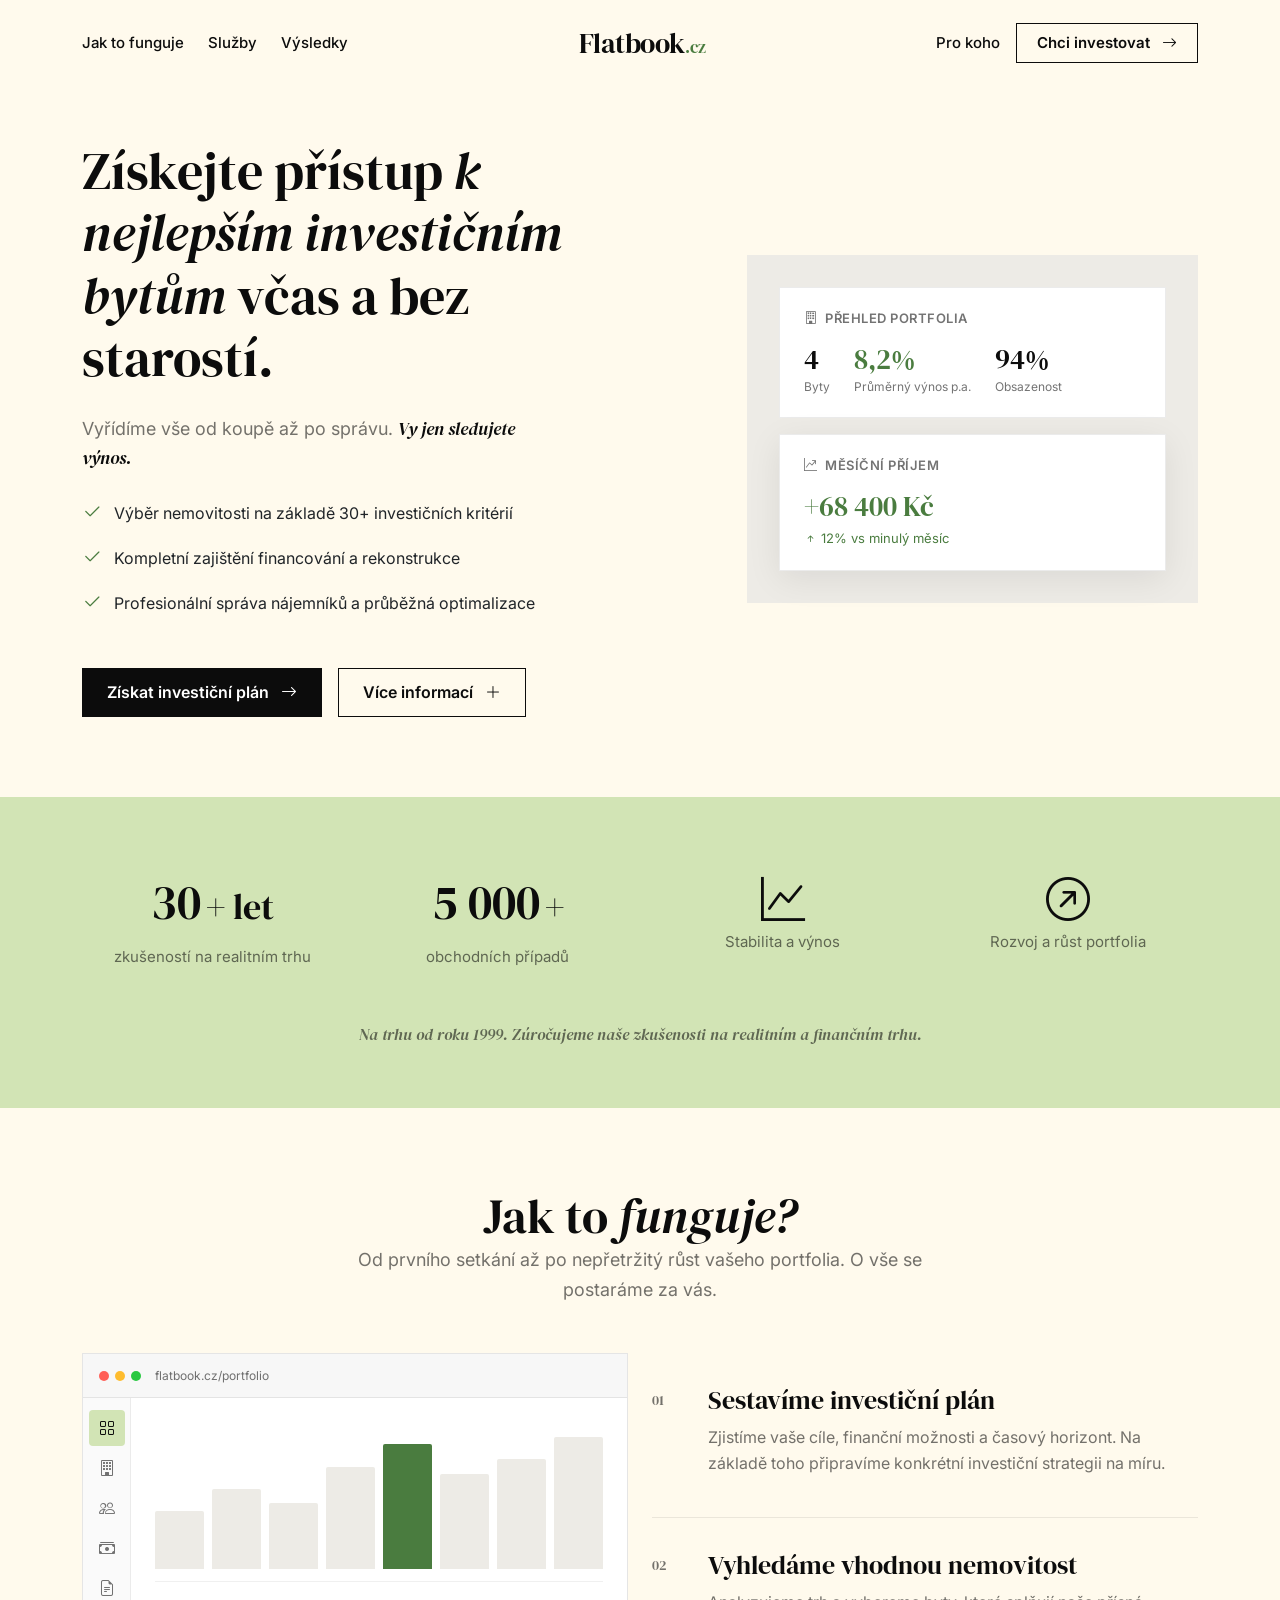
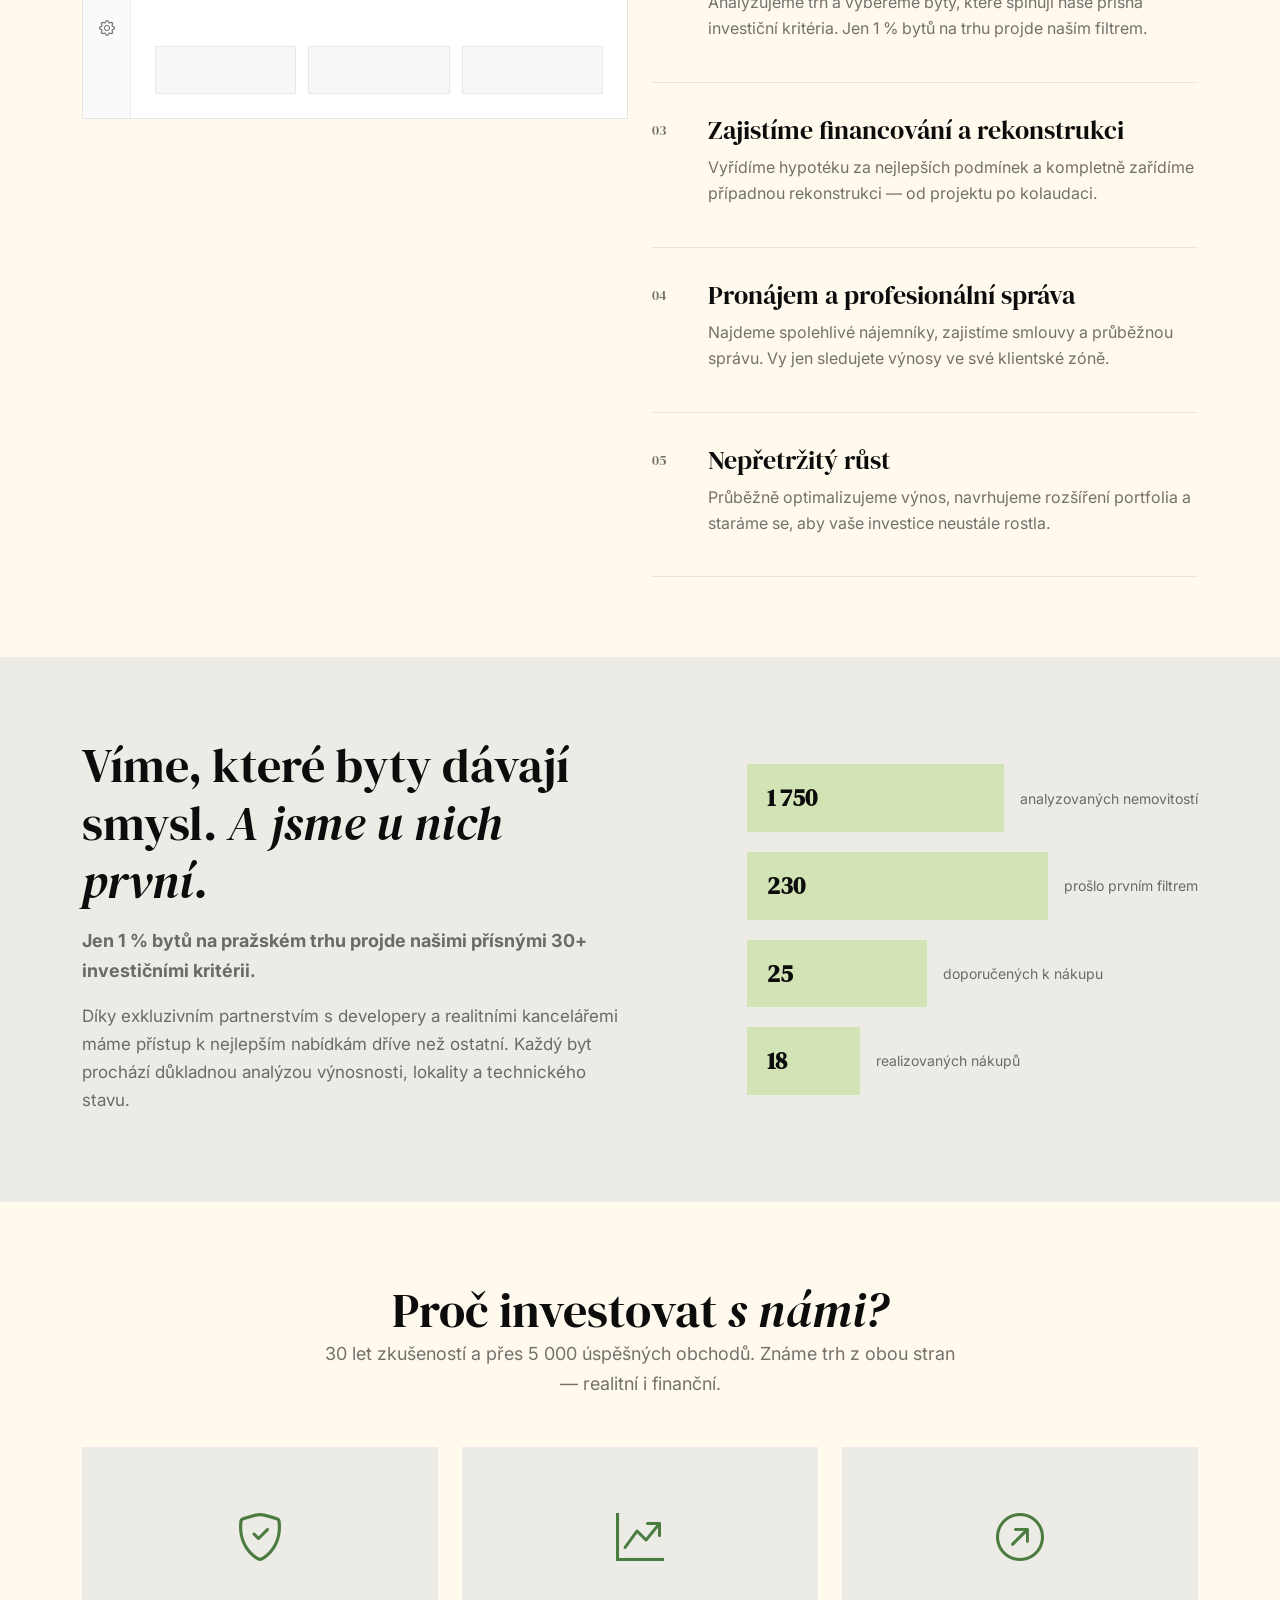
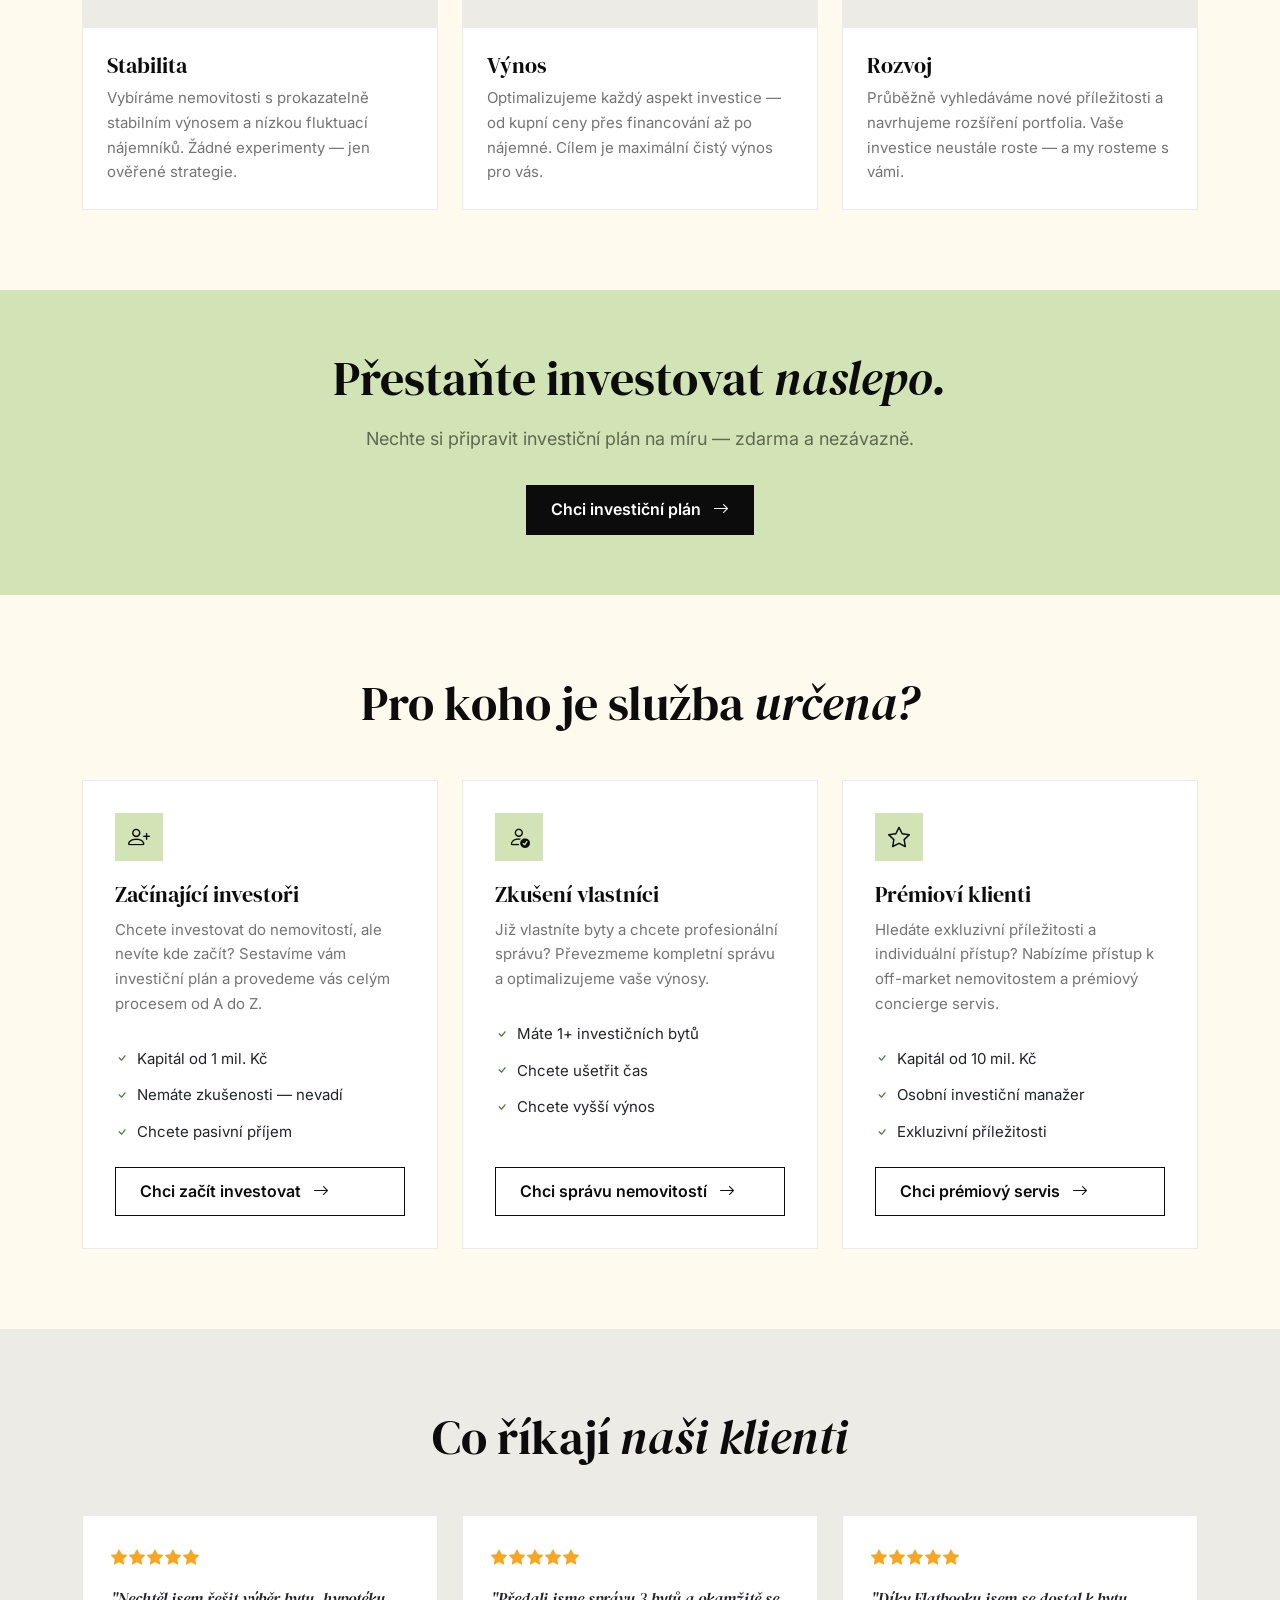
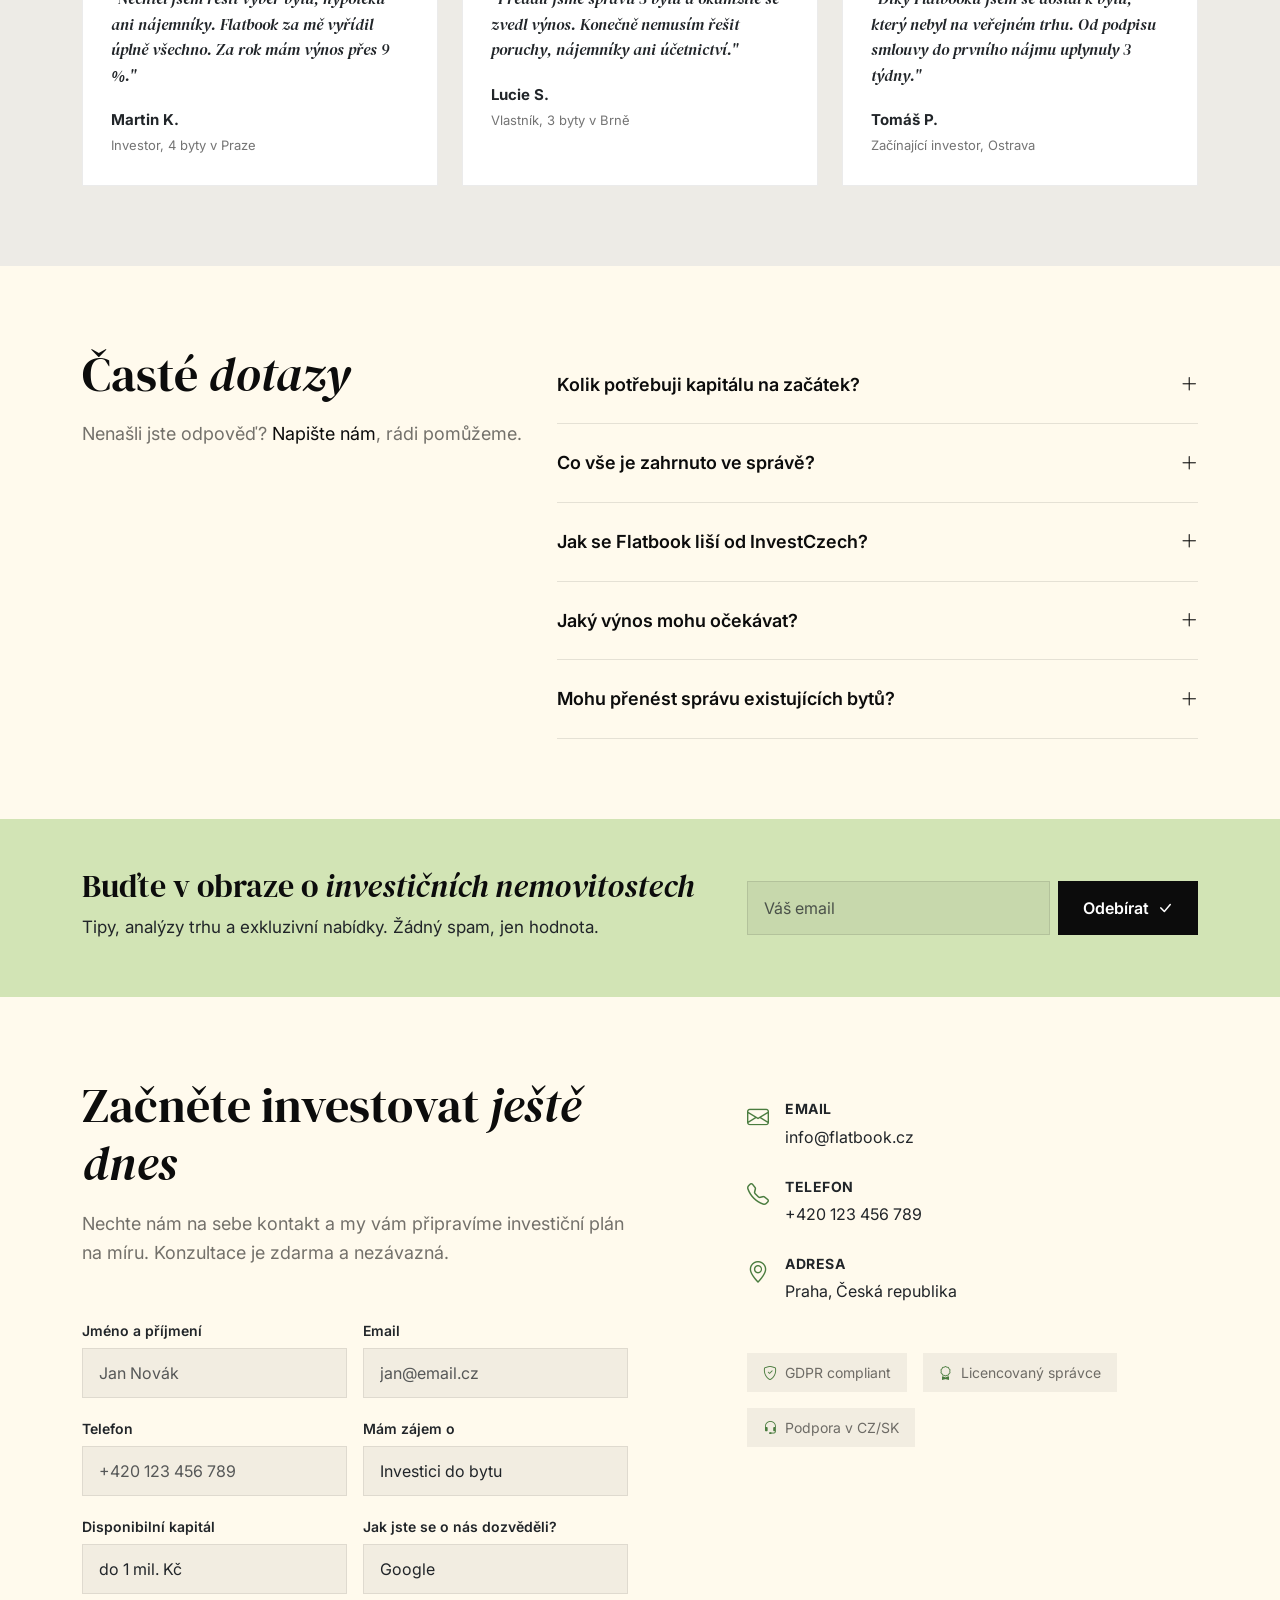
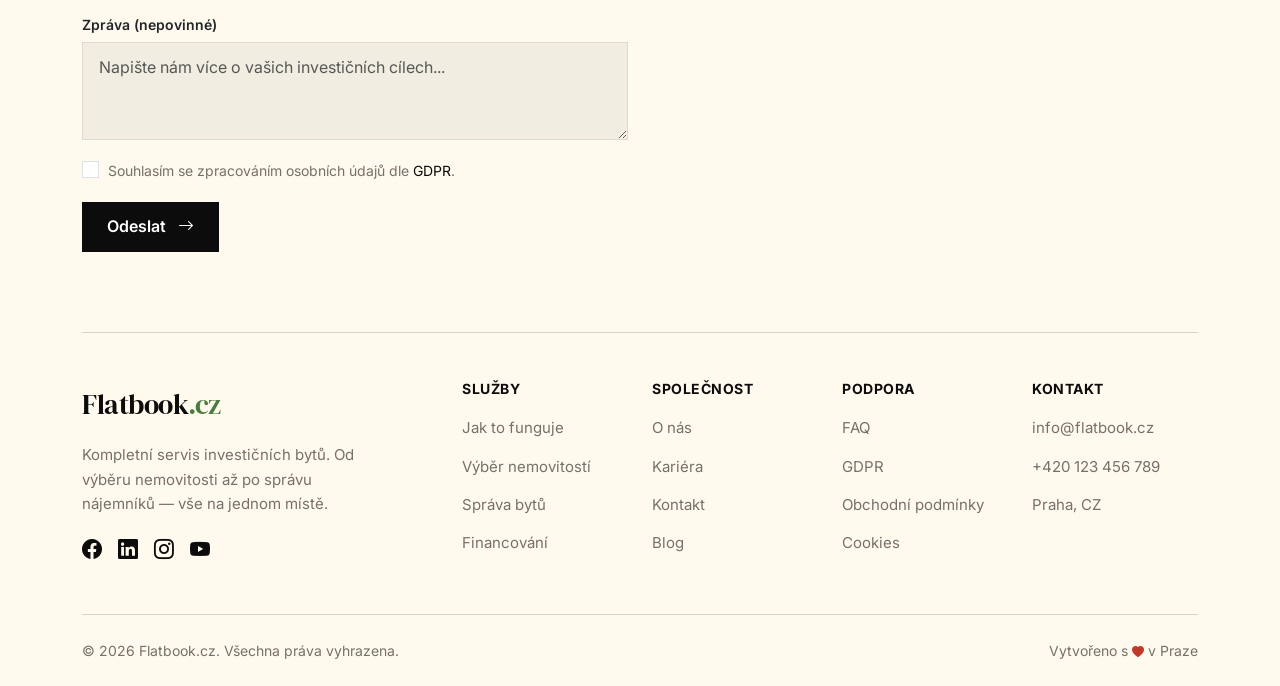
==== commit a2858cb8: "Update content and styling - refocus on investment services" ====
--- a/index.html
+++ b/index.html
@@ -3,14 +3,14 @@
 <head>
   <meta charset="UTF-8">
   <meta name="viewport" content="width=device-width, initial-scale=1.0">
-  <title>Flatbook.cz — Kompletní platforma pro investiční byty</title>
-  <meta name="description" content="Flatbook.cz je kompletní platforma pro správu investičních bytů. Od výběru nemovitosti až po správu nájemníků — vše na jednom místě.">
+  <title>Flatbook.cz — Kompletní servis investičních bytů</title>
+  <meta name="description" content="Flatbook.cz vyřídí vše od koupě až po správu vašeho investičního bytu. Vy jen sledujete výnos.">
 
   <!-- Bootstrap 5 -->
   <link href="https://cdn.jsdelivr.net/npm/bootstrap@5.3.3/dist/css/bootstrap.min.css" rel="stylesheet">
   <!-- Bootstrap Icons -->
   <link href="https://cdn.jsdelivr.net/npm/bootstrap-icons@1.11.3/font/bootstrap-icons.min.css" rel="stylesheet">
-  <!-- Google Fonts - DM Serif Display + Inter -->
+  <!-- Google Fonts -->
   <link rel="preconnect" href="https://fonts.googleapis.com">
   <link rel="preconnect" href="https://fonts.gstatic.com" crossorigin>
   <link href="https://fonts.googleapis.com/css2?family=DM+Serif+Display:ital@0;1&family=Inter:wght@400;500;600;700&display=swap" rel="stylesheet">
@@ -24,8 +24,8 @@
     <div class="container d-flex flex-nowrap align-items-center justify-content-between">
       <div class="nav-links d-none d-lg-flex align-items-center gap-4">
         <a href="#jak-to-funguje" class="nav-link-item">Jak to funguje</a>
-        <a href="#moduly" class="nav-link-item">Moduly</a>
-        <a href="#porovnani" class="nav-link-item">Porovnání</a>
+        <a href="#sluzby" class="nav-link-item">Služby</a>
+        <a href="#vysledky" class="nav-link-item">Výsledky</a>
       </div>
 
       <a href="#" class="nav-logo">
@@ -34,8 +34,8 @@
       </a>
 
       <div class="nav-right d-flex align-items-center gap-3">
-        <a href="#cenik" class="nav-link-item d-none d-lg-inline">Ceník</a>
-        <a href="#kontakt" class="btn btn-outline-dark btn-nav">Začít zdarma <i class="bi bi-arrow-right ms-2"></i></a>
+        <a href="#pro-koho" class="nav-link-item d-none d-lg-inline">Pro koho</a>
+        <a href="#kontakt" class="btn btn-outline-dark btn-nav">Chci investovat <i class="bi bi-arrow-right ms-2"></i></a>
         <button class="btn-menu d-lg-none" id="menuToggle" aria-label="Menu">
           <i class="bi bi-list"></i>
         </button>
@@ -51,11 +51,11 @@
     </div>
     <div class="mobile-menu-links">
       <a href="#jak-to-funguje">Jak to funguje</a>
-      <a href="#moduly">Moduly</a>
-      <a href="#porovnani">Porovnání</a>
-      <a href="#cenik">Ceník</a>
+      <a href="#sluzby">Služby</a>
+      <a href="#vysledky">Výsledky</a>
+      <a href="#pro-koho">Pro koho</a>
       <a href="#recenze">Recenze</a>
-      <a href="#kontakt" class="btn btn-outline-dark w-100 mt-4">Začít zdarma <i class="bi bi-arrow-right ms-2"></i></a>
+      <a href="#kontakt" class="btn btn-outline-dark w-100 mt-4">Chci investovat <i class="bi bi-arrow-right ms-2"></i></a>
     </div>
   </div>
   <div class="mobile-menu-overlay" id="menuOverlay"></div>
@@ -64,41 +64,37 @@
   <section class="hero bg-walls" id="hero">
     <div class="container">
       <div class="row align-items-center">
-        <div class="col-lg-7">
-          <div class="hero-badge mb-4">
-            <span class="badge-dot"></span>
-            Kompletní platforma pro investiční byty
-          </div>
+        <div class="col-lg-6">
           <h1>
-            Vše pro vaše <em>investiční byty</em> na jednom místě.
+            Získejte přístup <em>k nejlepším investičním bytům</em> včas a bez starostí.
           </h1>
           <p class="hero-sub mt-4">
-            Od analýzy trhu přes výběr nemovitosti, financování, rekonstrukci až po správu nájemníků. <em>Žádné tabulky, žádný chaos.</em>
+            Vyřídíme vše od koupě až po správu. <em>Vy jen sledujete výnos.</em>
           </p>
           <div class="hero-checks mt-4">
             <div class="check-item">
               <i class="bi bi-check2"></i>
-              <span>Reálný přehled o výnosnosti každého bytu</span>
+              <span>Výběr nemovitosti na základě 30+ investičních kritérií</span>
             </div>
             <div class="check-item">
               <i class="bi bi-check2"></i>
-              <span>Automatizovaná správa nájemníků a plateb</span>
+              <span>Kompletní zajištění financování a rekonstrukce</span>
             </div>
             <div class="check-item">
               <i class="bi bi-check2"></i>
-              <span>Všechny dokumenty a smlouvy na jednom místě</span>
+              <span>Profesionální správa nájemníků a průběžná optimalizace</span>
             </div>
           </div>
           <div class="hero-ctas mt-5 d-flex flex-wrap gap-3">
             <a href="#kontakt" class="btn btn-primary-dark">
-              Vyzkoušet zdarma <i class="bi bi-arrow-right ms-2"></i>
+              Získat investiční plán <i class="bi bi-arrow-right ms-2"></i>
             </a>
             <a href="#jak-to-funguje" class="btn btn-outline-dark">
-              Jak to funguje <i class="bi bi-plus-lg ms-2"></i>
+              Více informací <i class="bi bi-plus-lg ms-2"></i>
             </a>
           </div>
         </div>
-        <div class="col-lg-5 mt-5 mt-lg-0">
+        <div class="col-lg-5 offset-lg-1 mt-5 mt-lg-0">
           <div class="hero-visual">
             <div class="hero-card hero-card-main">
               <div class="card-header-mini">
@@ -111,7 +107,7 @@
                 </div>
                 <div class="card-stat">
                   <span class="stat-value text-accent">8,2%</span>
-                  <span class="stat-label">Průměrný výnos</span>
+                  <span class="stat-label">Průměrný výnos p.a.</span>
                 </div>
                 <div class="card-stat">
                   <span class="stat-value">94%</span>
@@ -138,32 +134,33 @@
       <div class="row">
         <div class="col-6 col-lg-3">
           <div class="usp-item">
-            <span class="usp-number" data-target="1250">0</span>
-            <span class="usp-plus">+</span>
-            <p class="usp-label">uživatelů na platformě</p>
+            <span class="usp-number" data-target="30">0</span>
+            <span class="usp-plus">+ let</span>
+            <p class="usp-label">zkušeností na realitním trhu</p>
           </div>
         </div>
         <div class="col-6 col-lg-3">
           <div class="usp-item">
-            <span class="usp-number" data-target="3800">0</span>
+            <span class="usp-number" data-target="5000">0</span>
             <span class="usp-plus">+</span>
-            <p class="usp-label">spravovaných bytů</p>
+            <p class="usp-label">obchodních případů</p>
           </div>
         </div>
         <div class="col-6 col-lg-3">
           <div class="usp-item">
-            <span class="usp-number" data-target="98">0</span>
-            <span class="usp-plus">%</span>
-            <p class="usp-label">spokojenost klientů</p>
+            <div class="usp-icon"><i class="bi bi-graph-up"></i></div>
+            <p class="usp-label">Stabilita a výnos</p>
           </div>
         </div>
         <div class="col-6 col-lg-3">
           <div class="usp-item">
-            <span class="usp-number" data-target="15">0</span>
-            <span class="usp-plus">min</span>
-            <p class="usp-label">průměrná doba onboardingu</p>
-          </div>
-        </div>
+            <div class="usp-icon"><i class="bi bi-arrow-up-right-circle"></i></div>
+            <p class="usp-label">Rozvoj a růst portfolia</p>
+          </div>
+        </div>
+      </div>
+      <div class="usp-tagline mt-4 text-center">
+        <p>Na trhu od roku 1999. Zúročujeme naše zkušenosti na realitním a finančním trhu.</p>
       </div>
     </div>
   </section>
@@ -173,7 +170,7 @@
     <div class="container">
       <div class="section-header text-center mb-5">
         <h2>Jak to <em>funguje?</em></h2>
-        <p class="section-sub">Od prvního kroku až po stabilní pasivní příjem. Flatbook vás provede celým procesem.</p>
+        <p class="section-sub">Od prvního setkání až po nepřetržitý růst vašeho portfolia. O vše se postaráme za vás.</p>
       </div>
       <div class="row">
         <div class="col-lg-6">
@@ -183,7 +180,7 @@
                 <span class="dot red"></span>
                 <span class="dot yellow"></span>
                 <span class="dot green"></span>
-                <span class="mockup-title">flatbook.cz/dashboard</span>
+                <span class="mockup-title">flatbook.cz/portfolio</span>
               </div>
               <div class="mockup-body">
                 <div class="mockup-sidebar">
@@ -220,133 +217,125 @@
             <div class="step-item">
               <div class="step-number">01</div>
               <div class="step-content">
-                <h3>Analyzujte trh</h3>
-                <p>Přistupte k aktuálním datům o cenách, výnosnosti a obsazenosti v jednotlivých lokalitách. Rozhodujte se na základě dat, ne pocitů.</p>
+                <h3>Sestavíme investiční plán</h3>
+                <p>Zjistíme vaše cíle, finanční možnosti a časový horizont. Na základě toho připravíme konkrétní investiční strategii na míru.</p>
               </div>
             </div>
             <div class="step-item">
               <div class="step-number">02</div>
               <div class="step-content">
-                <h3>Vyhodnoťte nemovitost</h3>
-                <p>Naše kalkulačka vám okamžitě spočítá předpokládaný výnos, cash flow a návratnost investice včetně všech nákladů.</p>
+                <h3>Vyhledáme vhodnou nemovitost</h3>
+                <p>Analyzujeme trh a vybereme byty, které splňují naše přísná investiční kritéria. Jen 1 % bytů na trhu projde naším filtrem.</p>
               </div>
             </div>
             <div class="step-item">
               <div class="step-number">03</div>
               <div class="step-content">
-                <h3>Zajistěte financování</h3>
-                <p>Porovnejte hypoteční nabídky přímo v platformě. Spočítejte si optimální strukturu financování pro maximální výnosnost.</p>
+                <h3>Zajistíme financování a rekonstrukci</h3>
+                <p>Vyřídíme hypotéku za nejlepších podmínek a kompletně zařídíme případnou rekonstrukci — od projektu po kolaudaci.</p>
               </div>
             </div>
             <div class="step-item">
               <div class="step-number">04</div>
               <div class="step-content">
-                <h3>Spravujte vše z jednoho místa</h3>
-                <p>Nájemníci, platby, smlouvy, údržba — všechno v přehledném dashboardu. Automatické upozornění na důležité události.</p>
-              </div>
-            </div>
-          </div>
-        </div>
-      </div>
-    </div>
-  </section>
-
-  <!-- ========== MODULY / FUNKCE ========== -->
-  <section class="modules bg-chair pt-section pb-section" id="moduly">
+                <h3>Pronájem a profesionální správa</h3>
+                <p>Najdeme spolehlivé nájemníky, zajistíme smlouvy a průběžnou správu. Vy jen sledujete výnosy ve své klientské zóně.</p>
+              </div>
+            </div>
+            <div class="step-item">
+              <div class="step-number">05</div>
+              <div class="step-content">
+                <h3>Nepřetržitý růst</h3>
+                <p>Průběžně optimalizujeme výnos, navrhujeme rozšíření portfolia a staráme se, aby vaše investice neustále rostla.</p>
+              </div>
+            </div>
+          </div>
+        </div>
+      </div>
+    </div>
+  </section>
+
+  <!-- ========== FILTRAČNÍ TRYCHTÝŘ ========== -->
+  <section class="funnel bg-chair pt-section pb-section" id="sluzby">
+    <div class="container">
+      <div class="row align-items-center">
+        <div class="col-lg-6">
+          <h2>Víme, které byty dávají smysl. <em>A jsme u nich první.</em></h2>
+          <p class="section-sub mt-3"><strong>Jen 1 % bytů na pražském trhu projde našimi přísnými 30+ investičními kritérii.</strong></p>
+          <p class="mt-3" style="color: var(--color-muted);">Díky exkluzivním partnerstvím s developery a realitními kancelářemi máme přístup k nejlepším nabídkám dříve než ostatní. Každý byt prochází důkladnou analýzou výnosnosti, lokality a technického stavu.</p>
+        </div>
+        <div class="col-lg-5 offset-lg-1 mt-5 mt-lg-0">
+          <div class="funnel-bars">
+            <div class="funnel-step">
+              <div class="funnel-bar" style="width: 100%;">
+                <span class="funnel-number">1 750</span>
+              </div>
+              <span class="funnel-label">analyzovaných nemovitostí</span>
+            </div>
+            <div class="funnel-step">
+              <div class="funnel-bar" style="width: 70%;">
+                <span class="funnel-number">230</span>
+              </div>
+              <span class="funnel-label">prošlo prvním filtrem</span>
+            </div>
+            <div class="funnel-step">
+              <div class="funnel-bar" style="width: 40%;">
+                <span class="funnel-number">25</span>
+              </div>
+              <span class="funnel-label">doporučených k nákupu</span>
+            </div>
+            <div class="funnel-step">
+              <div class="funnel-bar" style="width: 25%;">
+                <span class="funnel-number">18</span>
+              </div>
+              <span class="funnel-label">realizovaných nákupů</span>
+            </div>
+          </div>
+        </div>
+      </div>
+    </div>
+  </section>
+
+  <!-- ========== PROČ FLATBOOK ========== -->
+  <section class="why bg-walls pt-section pb-section" id="vysledky">
     <div class="container">
       <div class="section-header text-center mb-5">
-        <h2>Všechny nástroje <em>na jednom místě</em></h2>
-        <p class="section-sub">Každý modul řeší konkrétní část investičního procesu. Použijte je všechny nebo jen ty, které potřebujete.</p>
+        <h2>Proč investovat <em>s námi?</em></h2>
+        <p class="section-sub">30 let zkušeností a přes 5 000 úspěšných obchodů. Známe trh z obou stran — realitní i finanční.</p>
       </div>
       <div class="row g-4">
-        <div class="col-md-6 col-lg-4">
-          <div class="module-card">
-            <div class="module-icon"><i class="bi bi-search"></i></div>
-            <h3>Analýza trhu</h3>
-            <p>Reálná data o cenách, nájemném a obsazenosti v jednotlivých lokalitách. Porovnání výnosnosti mezi městskými částmi.</p>
-          </div>
-        </div>
-        <div class="col-md-6 col-lg-4">
-          <div class="module-card">
-            <div class="module-icon"><i class="bi bi-calculator"></i></div>
-            <h3>Investiční kalkulačka</h3>
-            <p>Okamžitý výpočet výnosnosti, cash flow, ROI a návratnosti. Včetně všech skrytých nákladů — daň, pojištění, údržba.</p>
-          </div>
-        </div>
-        <div class="col-md-6 col-lg-4">
-          <div class="module-card">
-            <div class="module-icon"><i class="bi bi-bank"></i></div>
-            <h3>Financování</h3>
-            <p>Porovnání hypotečních nabídek. Modelování různých scénářů financování a jejich dopad na celkovou výnosnost.</p>
-          </div>
-        </div>
-        <div class="col-md-6 col-lg-4">
-          <div class="module-card">
-            <div class="module-icon"><i class="bi bi-people"></i></div>
-            <h3>Správa nájemníků</h3>
-            <p>Evidence nájemníků, automatické připomínky splatnosti, komunikace a historie všech interakcí na jednom místě.</p>
-          </div>
-        </div>
-        <div class="col-md-6 col-lg-4">
-          <div class="module-card">
-            <div class="module-icon"><i class="bi bi-cash-stack"></i></div>
-            <h3>Finance a platby</h3>
-            <p>Přehled příjmů a výdajů za každý byt. Automatické párování plateb, export pro účtování, daňový přehled.</p>
-          </div>
-        </div>
-        <div class="col-md-6 col-lg-4">
-          <div class="module-card">
-            <div class="module-icon"><i class="bi bi-file-earmark-text"></i></div>
-            <h3>Dokumenty a smlouvy</h3>
-            <p>Šablony nájemních smluv, předávacích protokolů a dalších dokumentů. Vše bezpečně uloženo v cloudu.</p>
-          </div>
-        </div>
-      </div>
-    </div>
-  </section>
-
-  <!-- ========== POROVNÁNÍ ========== -->
-  <section class="comparison bg-walls pt-section pb-section" id="porovnani">
-    <div class="container">
-      <div class="section-header text-center mb-5">
-        <h2>Proč <em>Flatbook</em> a ne tabulky?</h2>
-        <p class="section-sub">Porovnejte si, jak se liší správa investičních bytů s Flatbookem oproti tradičním přístupům.</p>
-      </div>
-      <div class="comparison-table">
-        <div class="comparison-row comparison-header">
-          <div class="comparison-feature"></div>
-          <div class="comparison-old">Tabulky &amp; Excel</div>
-          <div class="comparison-new">Flatbook.cz</div>
-        </div>
-        <div class="comparison-row">
-          <div class="comparison-feature">Přehled o výnosnosti</div>
-          <div class="comparison-old"><i class="bi bi-x-lg"></i> Ruční výpočty, zastaralé</div>
-          <div class="comparison-new"><i class="bi bi-check2"></i> Automaticky, v reálném čase</div>
-        </div>
-        <div class="comparison-row">
-          <div class="comparison-feature">Správa nájemníků</div>
-          <div class="comparison-old"><i class="bi bi-x-lg"></i> Roztroušená v e-mailech</div>
-          <div class="comparison-new"><i class="bi bi-check2"></i> Centrálně, s historií</div>
-        </div>
-        <div class="comparison-row">
-          <div class="comparison-feature">Sledování plateb</div>
-          <div class="comparison-old"><i class="bi bi-x-lg"></i> Ruční kontrola výpisů</div>
-          <div class="comparison-new"><i class="bi bi-check2"></i> Automatické párování</div>
-        </div>
-        <div class="comparison-row">
-          <div class="comparison-feature">Dokumenty</div>
-          <div class="comparison-old"><i class="bi bi-x-lg"></i> Složky na disku</div>
-          <div class="comparison-new"><i class="bi bi-check2"></i> Cloud se šablonami</div>
-        </div>
-        <div class="comparison-row">
-          <div class="comparison-feature">Daňový přehled</div>
-          <div class="comparison-old"><i class="bi bi-x-lg"></i> Jednou ročně, stres</div>
-          <div class="comparison-new"><i class="bi bi-check2"></i> Průběžně, s exportem</div>
-        </div>
-        <div class="comparison-row">
-          <div class="comparison-feature">Analýza nových příležitostí</div>
-          <div class="comparison-old"><i class="bi bi-x-lg"></i> Pocit a odhad</div>
-          <div class="comparison-new"><i class="bi bi-check2"></i> Data-driven rozhodování</div>
+        <div class="col-md-4">
+          <div class="result-card">
+            <div class="result-img bg-chair">
+              <i class="bi bi-shield-check" style="font-size: 48px; color: var(--color-accent);"></i>
+            </div>
+            <div class="result-body">
+              <h3>Stabilita</h3>
+              <p>Vybíráme nemovitosti s prokazatelně stabilním výnosem a nízkou fluktuací nájemníků. Žádné experimenty — jen ověřené strategie.</p>
+            </div>
+          </div>
+        </div>
+        <div class="col-md-4">
+          <div class="result-card">
+            <div class="result-img bg-chair">
+              <i class="bi bi-graph-up-arrow" style="font-size: 48px; color: var(--color-accent);"></i>
+            </div>
+            <div class="result-body">
+              <h3>Výnos</h3>
+              <p>Optimalizujeme každý aspekt investice — od kupní ceny přes financování až po nájemné. Cílem je maximální čistý výnos pro vás.</p>
+            </div>
+          </div>
+        </div>
+        <div class="col-md-4">
+          <div class="result-card">
+            <div class="result-img bg-chair">
+              <i class="bi bi-arrow-up-right-circle" style="font-size: 48px; color: var(--color-accent);"></i>
+            </div>
+            <div class="result-body">
+              <h3>Rozvoj</h3>
+              <p>Průběžně vyhledáváme nové příležitosti a navrhujeme rozšíření portfolia. Vaše investice neustále roste — a my rosteme s vámi.</p>
+            </div>
+          </div>
         </div>
       </div>
     </div>
@@ -355,69 +344,58 @@
   <!-- ========== ZELENÝ CTA BANNER ========== -->
   <section class="cta-banner bg-limet">
     <div class="container text-center">
-      <h2>Přestaňte spravovat byty <em>v chaosu.</em></h2>
-      <p class="mt-3">Přidejte se k 1 250+ investorům, kteří už používají Flatbook.</p>
+      <h2>Přestaňte investovat <em>naslepo.</em></h2>
+      <p class="mt-3">Nechte si připravit investiční plán na míru — zdarma a nezávazně.</p>
       <a href="#kontakt" class="btn btn-primary-dark mt-4">
-        Začít zdarma <i class="bi bi-arrow-right ms-2"></i>
+        Chci investiční plán <i class="bi bi-arrow-right ms-2"></i>
       </a>
     </div>
   </section>
 
-  <!-- ========== CENÍK ========== -->
-  <section class="pricing bg-walls pt-section pb-section" id="cenik">
+  <!-- ========== PRO KOHO ========== -->
+  <section class="audience bg-walls pt-section pb-section" id="pro-koho">
     <div class="container">
       <div class="section-header text-center mb-5">
-        <h2>Jednoduchý a <em>transparentní</em> ceník</h2>
-        <p class="section-sub">Začněte zdarma. Platíte až když platforma generuje hodnotu.</p>
-      </div>
-      <div class="row g-4 justify-content-center">
-        <div class="col-md-6 col-lg-4">
-          <div class="price-card">
-            <div class="price-tier">Start</div>
-            <div class="price-amount">0 Kč<span>/měsíčně</span></div>
-            <p class="price-desc">Pro začínající investory s 1 bytem</p>
-            <div class="divider"></div>
-            <ul class="price-features">
-              <li><i class="bi bi-check2"></i> 1 nemovitost</li>
-              <li><i class="bi bi-check2"></i> Investiční kalkulačka</li>
-              <li><i class="bi bi-check2"></i> Základní dashboard</li>
-              <li><i class="bi bi-check2"></i> Evidence nájemníků</li>
+        <h2>Pro koho je služba <em>určena?</em></h2>
+      </div>
+      <div class="row g-4">
+        <div class="col-md-4">
+          <div class="audience-card">
+            <div class="audience-icon"><i class="bi bi-person-plus"></i></div>
+            <h3>Začínající investoři</h3>
+            <p>Chcete investovat do nemovitostí, ale nevíte kde začít? Sestavíme vám investiční plán a provedeme vás celým procesem od A do Z.</p>
+            <ul class="audience-list">
+              <li>Kapitál od 1 mil. Kč</li>
+              <li>Nemáte zkušenosti — nevadí</li>
+              <li>Chcete pasivní příjem</li>
             </ul>
-            <a href="#kontakt" class="btn btn-outline-dark w-100 mt-4">Začít zdarma <i class="bi bi-arrow-right ms-2"></i></a>
-          </div>
-        </div>
-        <div class="col-md-6 col-lg-4">
-          <div class="price-card price-card-featured">
-            <div class="price-badge">Nejoblíbenější</div>
-            <div class="price-tier">Pro</div>
-            <div class="price-amount">490 Kč<span>/měsíčně</span></div>
-            <p class="price-desc">Pro aktivní investory s portfoliem</p>
-            <div class="divider"></div>
-            <ul class="price-features">
-              <li><i class="bi bi-check2"></i> Neomezené nemovitosti</li>
-              <li><i class="bi bi-check2"></i> Všechny moduly</li>
-              <li><i class="bi bi-check2"></i> Automatické platby</li>
-              <li><i class="bi bi-check2"></i> Šablony dokumentů</li>
-              <li><i class="bi bi-check2"></i> Daňový export</li>
-              <li><i class="bi bi-check2"></i> Prioritní podpora</li>
+            <a href="#kontakt" class="btn btn-outline-dark w-100 mt-3">Chci začít investovat <i class="bi bi-arrow-right ms-2"></i></a>
+          </div>
+        </div>
+        <div class="col-md-4">
+          <div class="audience-card">
+            <div class="audience-icon"><i class="bi bi-person-check"></i></div>
+            <h3>Zkušení vlastníci</h3>
+            <p>Již vlastníte byty a chcete profesionální správu? Převezmeme kompletní správu a optimalizujeme vaše výnosy.</p>
+            <ul class="audience-list">
+              <li>Máte 1+ investičních bytů</li>
+              <li>Chcete ušetřit čas</li>
+              <li>Chcete vyšší výnos</li>
             </ul>
-            <a href="#kontakt" class="btn btn-primary-dark w-100 mt-4">Zvolit Pro <i class="bi bi-arrow-right ms-2"></i></a>
-          </div>
-        </div>
-        <div class="col-md-6 col-lg-4">
-          <div class="price-card">
-            <div class="price-tier">Enterprise</div>
-            <div class="price-amount">Na míru</div>
-            <p class="price-desc">Pro správce a developery</p>
-            <div class="divider"></div>
-            <ul class="price-features">
-              <li><i class="bi bi-check2"></i> Vše z Pro</li>
-              <li><i class="bi bi-check2"></i> API přístup</li>
-              <li><i class="bi bi-check2"></i> Vlastní integrace</li>
-              <li><i class="bi bi-check2"></i> Dedikovaná podpora</li>
-              <li><i class="bi bi-check2"></i> SLA garantie</li>
+            <a href="#kontakt" class="btn btn-outline-dark w-100 mt-3">Chci správu nemovitostí <i class="bi bi-arrow-right ms-2"></i></a>
+          </div>
+        </div>
+        <div class="col-md-4">
+          <div class="audience-card">
+            <div class="audience-icon"><i class="bi bi-star"></i></div>
+            <h3>Prémioví klienti</h3>
+            <p>Hledáte exkluzivní příležitosti a individuální přístup? Nabízíme přístup k off-market nemovitostem a prémiový concierge servis.</p>
+            <ul class="audience-list">
+              <li>Kapitál od 10 mil. Kč</li>
+              <li>Osobní investiční manažer</li>
+              <li>Exkluzivní příležitosti</li>
             </ul>
-            <a href="#kontakt" class="btn btn-outline-dark w-100 mt-4">Kontaktovat nás <i class="bi bi-arrow-right ms-2"></i></a>
+            <a href="#kontakt" class="btn btn-outline-dark w-100 mt-3">Chci prémiový servis <i class="bi bi-arrow-right ms-2"></i></a>
           </div>
         </div>
       </div>
@@ -436,10 +414,10 @@
             <div class="review-stars">
               <i class="bi bi-star-fill"></i><i class="bi bi-star-fill"></i><i class="bi bi-star-fill"></i><i class="bi bi-star-fill"></i><i class="bi bi-star-fill"></i>
             </div>
-            <p class="review-text">"Konečně mám přehled o tom, kolik mi který byt reálně vydělává. Předtím jsem to řešil v Excelu a bylo to peklo."</p>
+            <p class="review-text">"Nechtěl jsem řešit výběr bytu, hypotéku ani nájemníky. Flatbook za mě vyřídil úplně všechno. Za rok mám výnos přes 9 %."</p>
             <div class="review-author">
               <strong>Martin K.</strong>
-              <span>4 investiční byty, Praha</span>
+              <span>Investor, 4 byty v Praze</span>
             </div>
           </div>
         </div>
@@ -448,10 +426,10 @@
             <div class="review-stars">
               <i class="bi bi-star-fill"></i><i class="bi bi-star-fill"></i><i class="bi bi-star-fill"></i><i class="bi bi-star-fill"></i><i class="bi bi-star-fill"></i>
             </div>
-            <p class="review-text">"Šablony smluv a automatické připomínky mi ušetří hodiny měsíčně. Nájemce si teď spravuju skoro sám."</p>
+            <p class="review-text">"Předali jsme správu 3 bytů a okamžitě se zvedl výnos. Konečně nemusím řešit poruchy, nájemníky ani účetnictví."</p>
             <div class="review-author">
               <strong>Lucie S.</strong>
-              <span>2 byty, Brno</span>
+              <span>Vlastník, 3 byty v Brně</span>
             </div>
           </div>
         </div>
@@ -460,10 +438,10 @@
             <div class="review-stars">
               <i class="bi bi-star-fill"></i><i class="bi bi-star-fill"></i><i class="bi bi-star-fill"></i><i class="bi bi-star-fill"></i><i class="bi bi-star-fill"></i>
             </div>
-            <p class="review-text">"Díky investiční kalkulačce jsem zjistil, že byt, který jsem chtěl koupit, by měl záporný cash flow. Ušetřil mi statisíce."</p>
+            <p class="review-text">"Díky Flatbooku jsem se dostal k bytu, který nebyl na veřejném trhu. Od podpisu smlouvy do prvního nájmu uplynuly 3 týdny."</p>
             <div class="review-author">
               <strong>Tomáš P.</strong>
-              <span>1 byt + hledání dalších, Ostrava</span>
+              <span>Začínající investor, Ostrava</span>
             </div>
           </div>
         </div>
@@ -483,20 +461,20 @@
           <div class="faq-list">
             <div class="faq-item">
               <button class="faq-question" aria-expanded="false">
-                <span>Pro koho je Flatbook určený?</span>
+                <span>Kolik potřebuji kapitálu na začátek?</span>
                 <i class="bi bi-plus-lg"></i>
               </button>
               <div class="faq-answer">
-                <p>Flatbook je určený pro každého, kdo investuje do nemovitostí — ať už máte jeden byt nebo desítky. Hodí se pro individuální investory, správce nemovitostí i realitní kanceláře.</p>
+                <p>Minimální vstupní kapitál je přibližně 1 milion Kč. Zbytek je možné financovat hypotékou, se kterou vám samozřejmě pomůžeme. Přesná částka závisí na zvoleném typu nemovitosti a lokalitě.</p>
               </div>
             </div>
             <div class="faq-item">
               <button class="faq-question" aria-expanded="false">
-                <span>Mohu Flatbook vyzkoušet zdarma?</span>
+                <span>Co vše je zahrnuto ve správě?</span>
                 <i class="bi bi-plus-lg"></i>
               </button>
               <div class="faq-answer">
-                <p>Ano, tarif Start je zcela zdarma a umožňuje spravovat 1 nemovitost bez časového omezení. Na tarif Pro můžete přejít kdykoliv.</p>
+                <p>Kompletní správa zahrnuje hledání a prověřování nájemníků, přípravu smluv, přebírání a předávání bytů, řešení poruch a údržby, účetnictví, daňový přehled a průběžnou optimalizaci nájemného.</p>
               </div>
             </div>
             <div class="faq-item">
@@ -505,25 +483,25 @@
                 <i class="bi bi-plus-lg"></i>
               </button>
               <div class="faq-answer">
-                <p>InvestCzech se zabývá investováním do nemovitostí více teoreticky a obecně. Flatbook je praktická platforma — každodenní nástroj pro konkrétní kroky: od analýzy přes koupi až po správu a optimalizaci.</p>
+                <p>InvestCzech se zabývá investováním do nemovitostí více teoreticky a obecně. Flatbook je kompletní servisní platforma — od výběru nemovitosti přes koupi, rekonstrukci, pronájem až po každodenní správu. Neradíme, ale děláme.</p>
               </div>
             </div>
             <div class="faq-item">
               <button class="faq-question" aria-expanded="false">
-                <span>Jsou má data v bezpečí?</span>
+                <span>Jaký výnos mohu očekávat?</span>
                 <i class="bi bi-plus-lg"></i>
               </button>
               <div class="faq-answer">
-                <p>Ano. Všechna data jsou šifrována a uložena na zabezpečených serverech v EU. Dodržujeme GDPR a pravidelně provádíme bezpečnostní audity.</p>
+                <p>Průměrný výnos našich klientů je 8–14 % ročně (včetně růstu hodnoty nemovitosti). Konkrétní výnos závisí na lokalitě, typu nemovitosti a výši investice. Přesné číslo vám sdělíme v investičním plánu.</p>
               </div>
             </div>
             <div class="faq-item">
               <button class="faq-question" aria-expanded="false">
-                <span>Mohu importovat existující data?</span>
+                <span>Mohu přenést správu existujících bytů?</span>
                 <i class="bi bi-plus-lg"></i>
               </button>
               <div class="faq-answer">
-                <p>Ano, Flatbook podporuje import z Excelu a CSV. Můžete také propojit bankovní účet pro automatické párování plateb.</p>
+                <p>Ano. Převzetí správy existujícího portfolia je jedna z našich nejčastějších služeb. Provedeme audit aktuálního stavu, navrhneme optimalizace a zajistíme plynulý přechod bez výpadku příjmů.</p>
               </div>
             </div>
           </div>
@@ -538,7 +516,7 @@
       <div class="row align-items-center">
         <div class="col-lg-7">
           <h2>Buďte v obraze o <em>investičních nemovitostech</em></h2>
-          <p class="mt-2">Tipy, analýzy a novinky z trhu. Žádný spam, jen hodnota.</p>
+          <p class="mt-2">Tipy, analýzy trhu a exkluzivní nabídky. Žádný spam, jen hodnota.</p>
         </div>
         <div class="col-lg-5 mt-4 mt-lg-0">
           <form class="newsletter-form d-flex gap-2">
@@ -557,8 +535,8 @@
     <div class="container">
       <div class="row">
         <div class="col-lg-6">
-          <h2>Začněte investovat <em>chytřeji</em></h2>
-          <p class="section-sub mt-3">Nechte nám na sebe kontakt a my se vám ozveme. Nebo rovnou vytvořte účet zdarma.</p>
+          <h2>Začněte investovat <em>ještě dnes</em></h2>
+          <p class="section-sub mt-3">Nechte nám na sebe kontakt a my vám připravíme investiční plán na míru. Konzultace je zdarma a nezávazná.</p>
 
           <form class="contact-form mt-5">
             <div class="row g-3">
@@ -575,18 +553,38 @@
                 <input type="tel" class="form-control" placeholder="+420 123 456 789">
               </div>
               <div class="col-sm-6">
-                <label class="form-label">Počet nemovitostí</label>
+                <label class="form-label">Mám zájem o</label>
                 <select class="form-select">
-                  <option>Zatím žádná</option>
-                  <option>1</option>
-                  <option>2-5</option>
-                  <option>6-10</option>
-                  <option>10+</option>
+                  <option>Investici do bytu</option>
+                  <option>Správu existujícího bytu</option>
+                  <option>Financování</option>
+                  <option>Prémiový servis</option>
+                  <option>Jiné</option>
+                </select>
+              </div>
+              <div class="col-sm-6">
+                <label class="form-label">Disponibilní kapitál</label>
+                <select class="form-select">
+                  <option>do 1 mil. Kč</option>
+                  <option>1–3 mil. Kč</option>
+                  <option>3–5 mil. Kč</option>
+                  <option>5–10 mil. Kč</option>
+                  <option>10+ mil. Kč</option>
+                </select>
+              </div>
+              <div class="col-sm-6">
+                <label class="form-label">Jak jste se o nás dozvěděli?</label>
+                <select class="form-select">
+                  <option>Google</option>
+                  <option>Doporučení</option>
+                  <option>Sociální sítě</option>
+                  <option>Podcast / Blog</option>
+                  <option>Jiné</option>
                 </select>
               </div>
               <div class="col-12">
                 <label class="form-label">Zpráva (nepovinné)</label>
-                <textarea class="form-control" rows="3" placeholder="Napište nám, co vás zajímá..."></textarea>
+                <textarea class="form-control" rows="3" placeholder="Napište nám více o vašich investičních cílech..."></textarea>
               </div>
               <div class="col-12">
                 <div class="form-check">
@@ -635,8 +633,8 @@
               <span>GDPR compliant</span>
             </div>
             <div class="trust-item">
-              <i class="bi bi-lock"></i>
-              <span>Šifrovaná data</span>
+              <i class="bi bi-award"></i>
+              <span>Licencovaný správce</span>
             </div>
             <div class="trust-item">
               <i class="bi bi-headset"></i>
@@ -655,7 +653,7 @@
       <div class="row">
         <div class="col-lg-4 mb-4 mb-lg-0">
           <span class="logo-text">Flatbook<span class="logo-dot">.cz</span></span>
-          <p class="footer-desc mt-3">Kompletní platforma pro správu investičních bytů. Od analýzy až po pasivní příjem.</p>
+          <p class="footer-desc mt-3">Kompletní servis investičních bytů. Od výběru nemovitosti až po správu nájemníků — vše na jednom místě.</p>
           <div class="footer-social mt-3">
             <a href="#" aria-label="Facebook"><i class="bi bi-facebook"></i></a>
             <a href="#" aria-label="LinkedIn"><i class="bi bi-linkedin"></i></a>
@@ -664,12 +662,12 @@
           </div>
         </div>
         <div class="col-6 col-lg-2">
-          <h4 class="footer-heading">Platforma</h4>
+          <h4 class="footer-heading">Služby</h4>
           <ul class="footer-links">
-            <li><a href="#moduly">Moduly</a></li>
-            <li><a href="#cenik">Ceník</a></li>
             <li><a href="#jak-to-funguje">Jak to funguje</a></li>
-            <li><a href="#">Blog</a></li>
+            <li><a href="#sluzby">Výběr nemovitostí</a></li>
+            <li><a href="#sluzby">Správa bytů</a></li>
+            <li><a href="#sluzby">Financování</a></li>
           </ul>
         </div>
         <div class="col-6 col-lg-2">
@@ -678,7 +676,7 @@
             <li><a href="#">O nás</a></li>
             <li><a href="#">Kariéra</a></li>
             <li><a href="#kontakt">Kontakt</a></li>
-            <li><a href="#">Press</a></li>
+            <li><a href="#">Blog</a></li>
           </ul>
         </div>
         <div class="col-6 col-lg-2">
--- a/css/style.css
+++ b/css/style.css
@@ -304,9 +304,9 @@
 }
 
 .hero-sub {
-  font-size: 19px;
-  color: var(--color-muted);
-  max-width: 520px;
+  font-size: 18px;
+  color: var(--color-muted);
+  max-width: 460px;
 }
 
 .hero-sub em {
@@ -337,13 +337,17 @@
 /* Hero Visual - App mockup */
 .hero-visual {
   position: relative;
-  padding: 20px;
+  background: var(--color-chair);
+  padding: 32px;
+  display: flex;
+  flex-direction: column;
+  gap: 16px;
 }
 
 .hero-card {
   background: var(--color-white);
   border: 1px solid rgba(0,0,0,0.08);
-  padding: 24px;
+  padding: 20px 24px;
 }
 
 .hero-card-main {
@@ -352,12 +356,9 @@
 }
 
 .hero-card-float {
-  position: absolute;
-  bottom: 0;
-  right: 0;
+  position: relative;
   z-index: 2;
   box-shadow: 0 8px 32px rgba(0,0,0,0.08);
-  min-width: 200px;
 }
 
 .card-header-mini {
@@ -375,7 +376,8 @@
 
 .card-stat-row {
   display: flex;
-  gap: 32px;
+  gap: 24px;
+  flex-wrap: wrap;
 }
 
 .card-stat {
@@ -385,13 +387,13 @@
 
 .stat-value {
   font-family: var(--font-serif);
-  font-size: 32px;
+  font-size: 28px;
   color: var(--color-dark);
   line-height: 1;
 }
 
 .stat-label {
-  font-size: 13px;
+  font-size: 12px;
   color: var(--color-muted);
   margin-top: 4px;
 }
@@ -417,6 +419,25 @@
 .usp-item {
   text-align: center;
   padding: 20px 0;
+}
+
+.usp-icon {
+  font-size: clamp(32px, 4vw, 44px);
+  color: var(--color-dark);
+  line-height: 1;
+  margin-bottom: 4px;
+}
+
+.usp-tagline {
+  margin-top: 16px;
+}
+
+.usp-tagline p {
+  font-size: 16px;
+  color: var(--color-muted);
+  font-style: italic;
+  font-family: var(--font-serif);
+  margin: 0;
 }
 
 .usp-number {
@@ -625,52 +646,148 @@
   margin: 0;
 }
 
-/* ---- Comparison Table ---- */
-.comparison-table {
-  max-width: 900px;
-  margin: 0 auto;
-}
-
-.comparison-row {
-  display: grid;
-  grid-template-columns: 1.2fr 1fr 1fr;
+/* ---- Funnel ---- */
+.funnel-bars {
+  display: flex;
+  flex-direction: column;
+  gap: 20px;
+}
+
+.funnel-step {
+  display: flex;
+  align-items: center;
   gap: 16px;
-  padding: 18px 0;
-  border-bottom: 1px solid rgba(0,0,0,0.08);
-  align-items: center;
-}
-
-.comparison-header {
-  border-bottom: 2px solid var(--color-dark);
-  padding-bottom: 12px;
+}
+
+.funnel-bar {
+  background: var(--color-limet);
+  padding: 14px 20px;
+  display: flex;
+  align-items: center;
+  min-width: 80px;
+  transition: width 1s ease;
+}
+
+.funnel-number {
+  font-family: var(--font-serif);
+  font-size: 24px;
   font-weight: 700;
+  color: var(--color-dark);
+  white-space: nowrap;
+}
+
+.funnel-label {
+  font-size: 14px;
+  color: var(--color-muted);
+  white-space: nowrap;
+}
+
+/* ---- Results / Case Studies ---- */
+.result-card {
+  background: var(--color-white);
+  border: 1px solid rgba(0,0,0,0.08);
+  overflow: hidden;
+  height: 100%;
+  transition: transform var(--transition), box-shadow var(--transition);
+}
+
+.result-card:hover {
+  transform: translateY(-4px);
+  box-shadow: 0 8px 24px rgba(0,0,0,0.06);
+}
+
+.result-img {
+  height: 180px;
+  display: flex;
+  align-items: center;
+  justify-content: center;
+}
+
+.result-body {
+  padding: 24px;
+}
+
+.result-body h3 {
+  font-size: 22px;
+  margin-bottom: 8px;
+}
+
+.result-yield {
+  font-family: var(--font-serif);
+  font-size: 36px;
+  color: var(--color-accent);
+  line-height: 1;
+  margin-bottom: 12px;
+}
+
+.result-yield span {
+  font-size: 18px;
+}
+
+.result-body p {
+  color: var(--color-muted);
   font-size: 15px;
-  text-transform: uppercase;
-  letter-spacing: 0.5px;
-}
-
-.comparison-feature {
-  font-weight: 600;
+  margin: 0;
+}
+
+/* ---- Audience / Pro koho ---- */
+.audience-card {
+  background: var(--color-white);
+  border: 1px solid rgba(0,0,0,0.08);
+  padding: 32px;
+  height: 100%;
+  display: flex;
+  flex-direction: column;
+  transition: transform var(--transition), box-shadow var(--transition);
+}
+
+.audience-card:hover {
+  transform: translateY(-4px);
+  box-shadow: 0 8px 24px rgba(0,0,0,0.06);
+}
+
+.audience-icon {
+  width: 48px;
+  height: 48px;
+  display: flex;
+  align-items: center;
+  justify-content: center;
+  font-size: 22px;
+  background: var(--color-limet);
+  color: var(--color-dark);
+  margin-bottom: 20px;
+}
+
+.audience-card h3 {
+  margin-bottom: 10px;
+  font-size: 22px;
+}
+
+.audience-card p {
+  color: var(--color-muted);
   font-size: 15px;
 }
 
-.comparison-old {
-  color: var(--color-muted);
+.audience-list {
+  list-style: none;
+  padding: 0;
+  margin: 16px 0 0;
+  flex: 1;
+}
+
+.audience-list li {
+  padding: 6px 0;
   font-size: 15px;
-}
-
-.comparison-old i {
-  color: #c0392b;
-  margin-right: 6px;
-}
-
-.comparison-new {
-  font-size: 15px;
-}
-
-.comparison-new i {
+  display: flex;
+  align-items: center;
+  gap: 8px;
+}
+
+.audience-list li::before {
+  content: "\F26E";
+  font-family: "bootstrap-icons";
   color: var(--color-accent);
-  margin-right: 6px;
+  font-size: 14px;
 }
 
 /* ---- CTA Banner ---- */
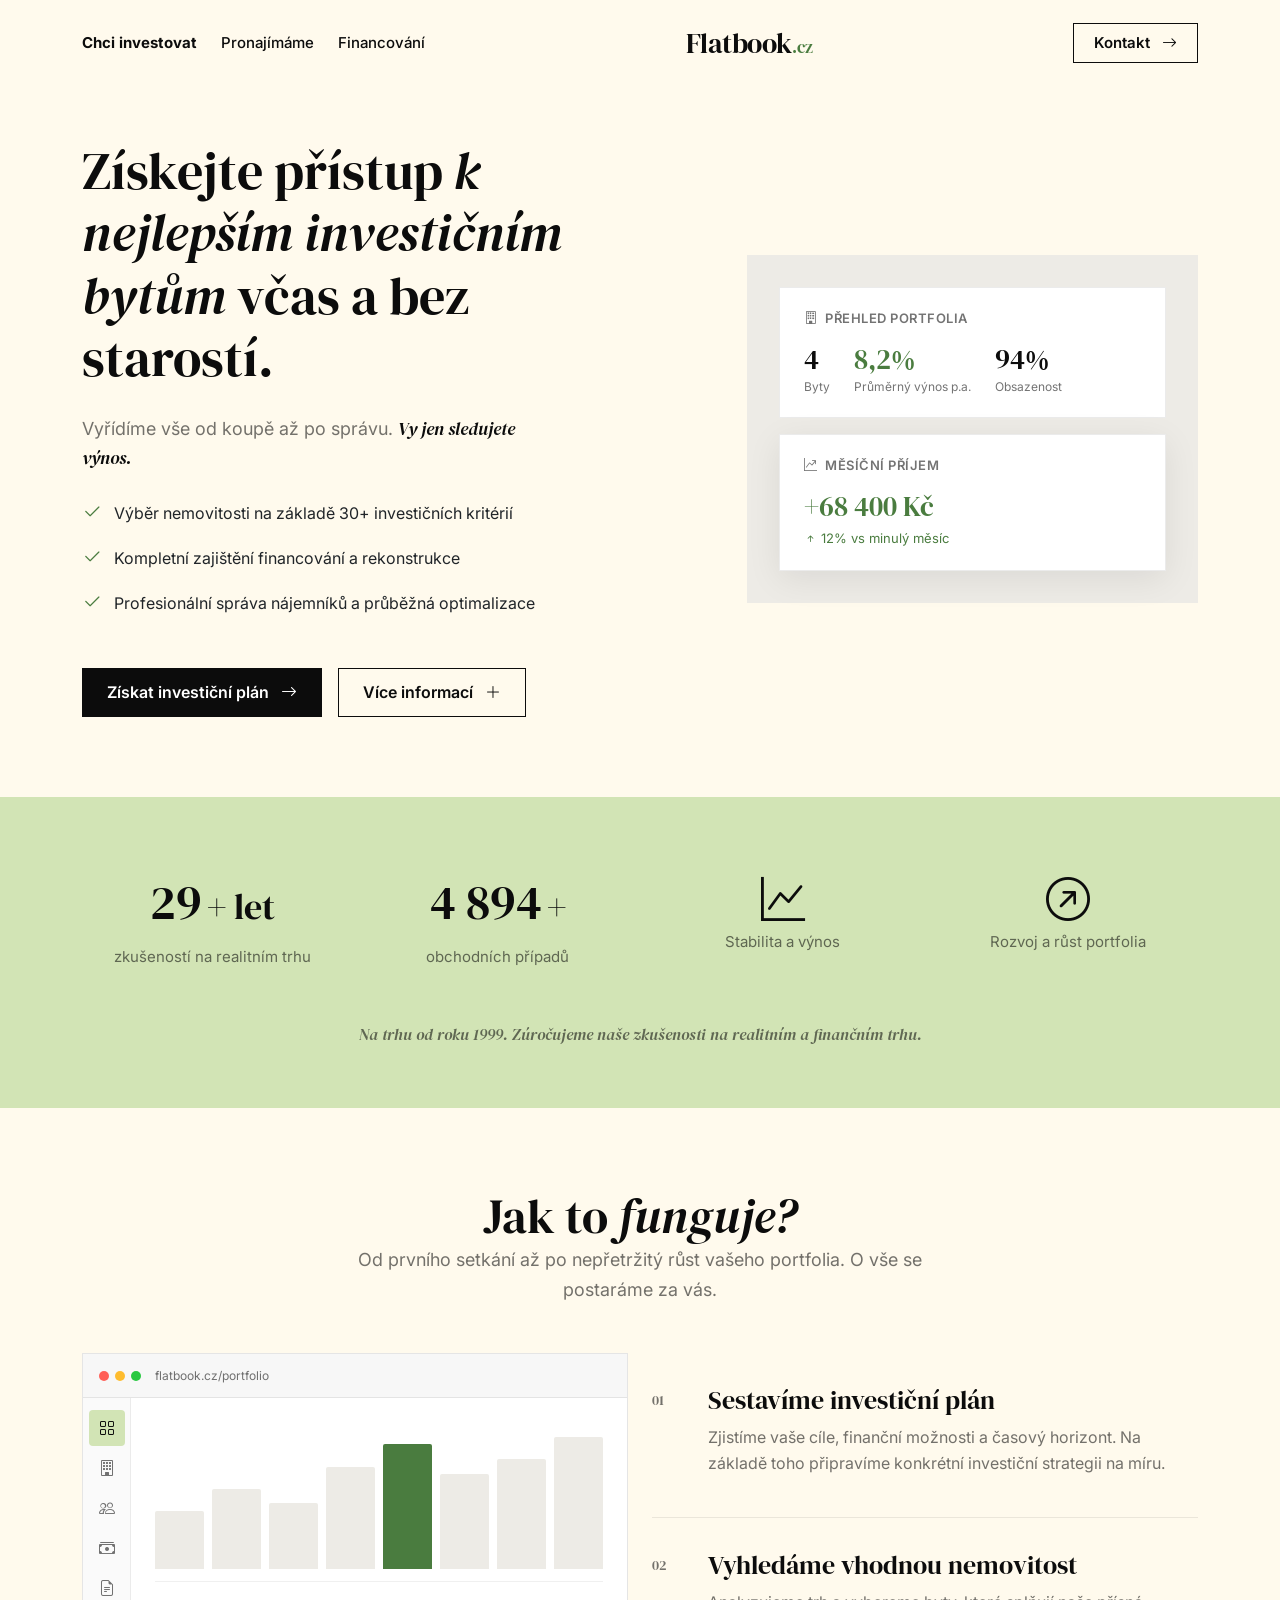
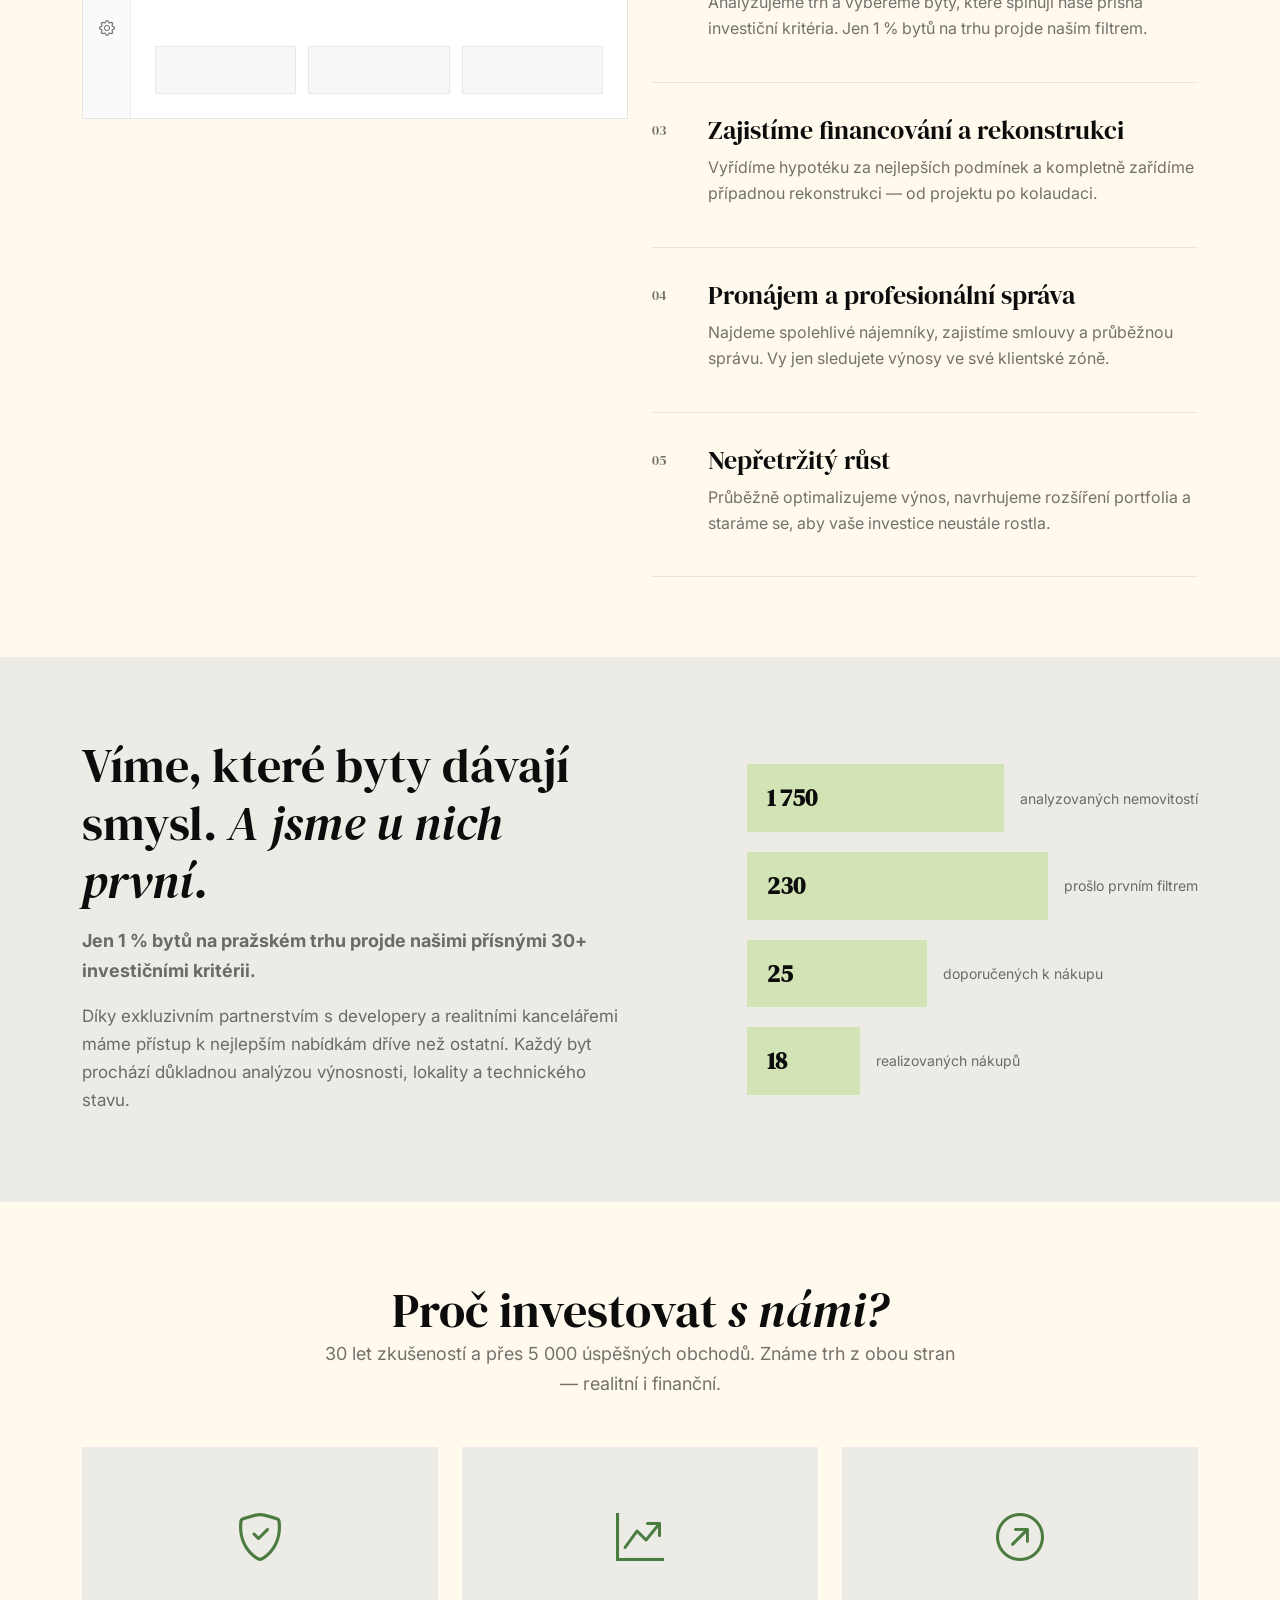
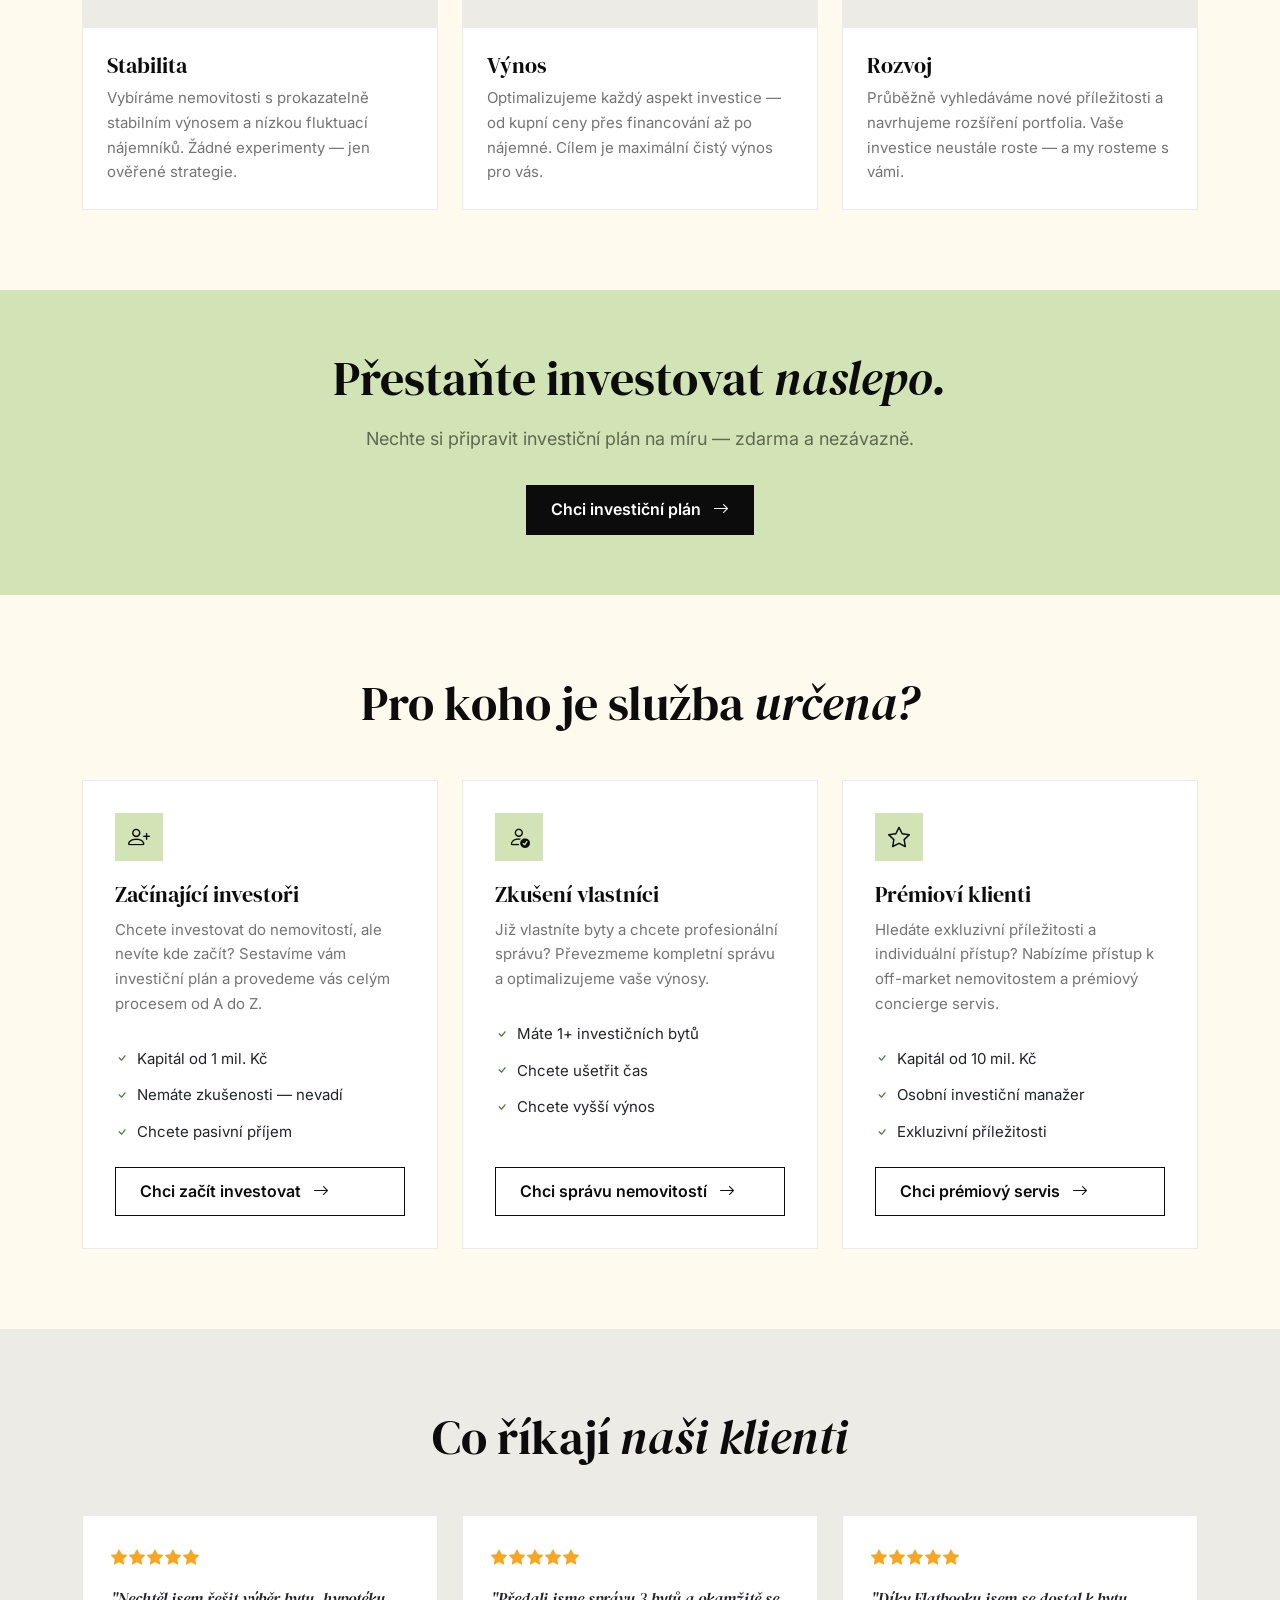
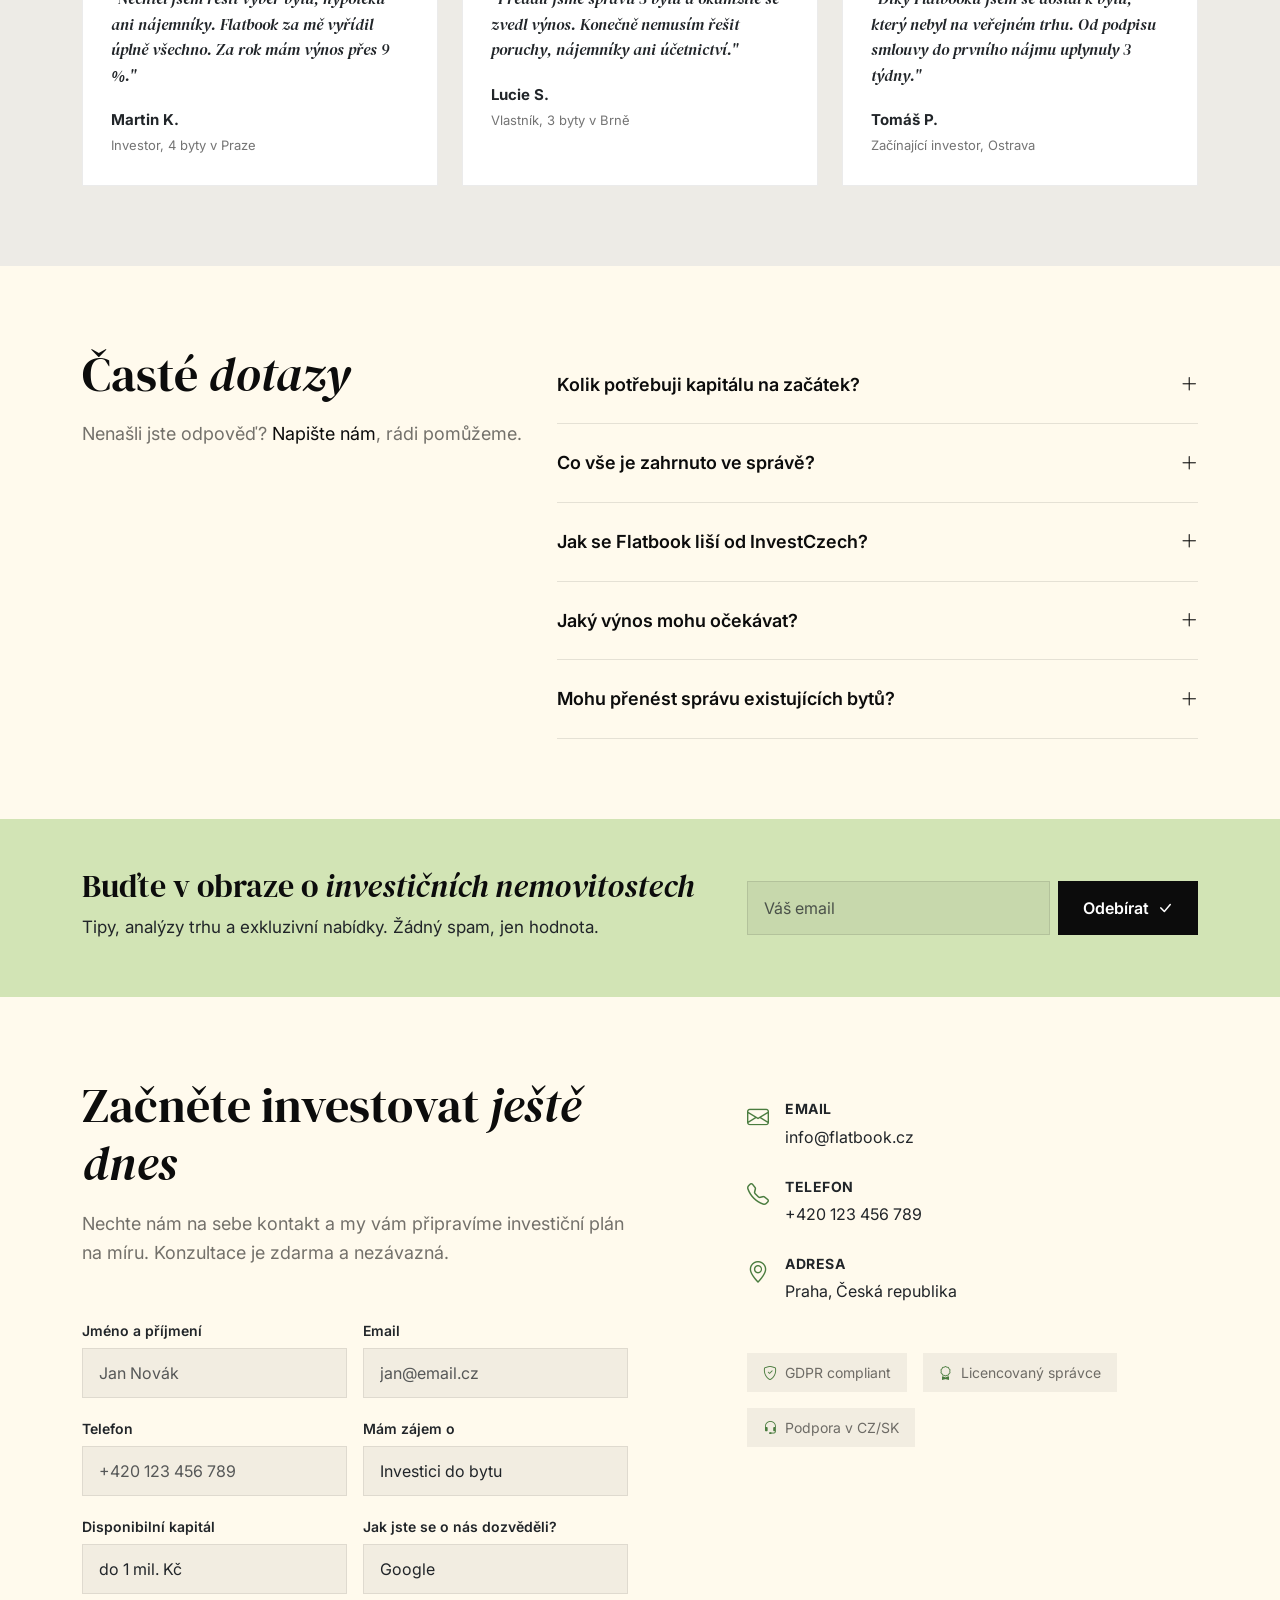
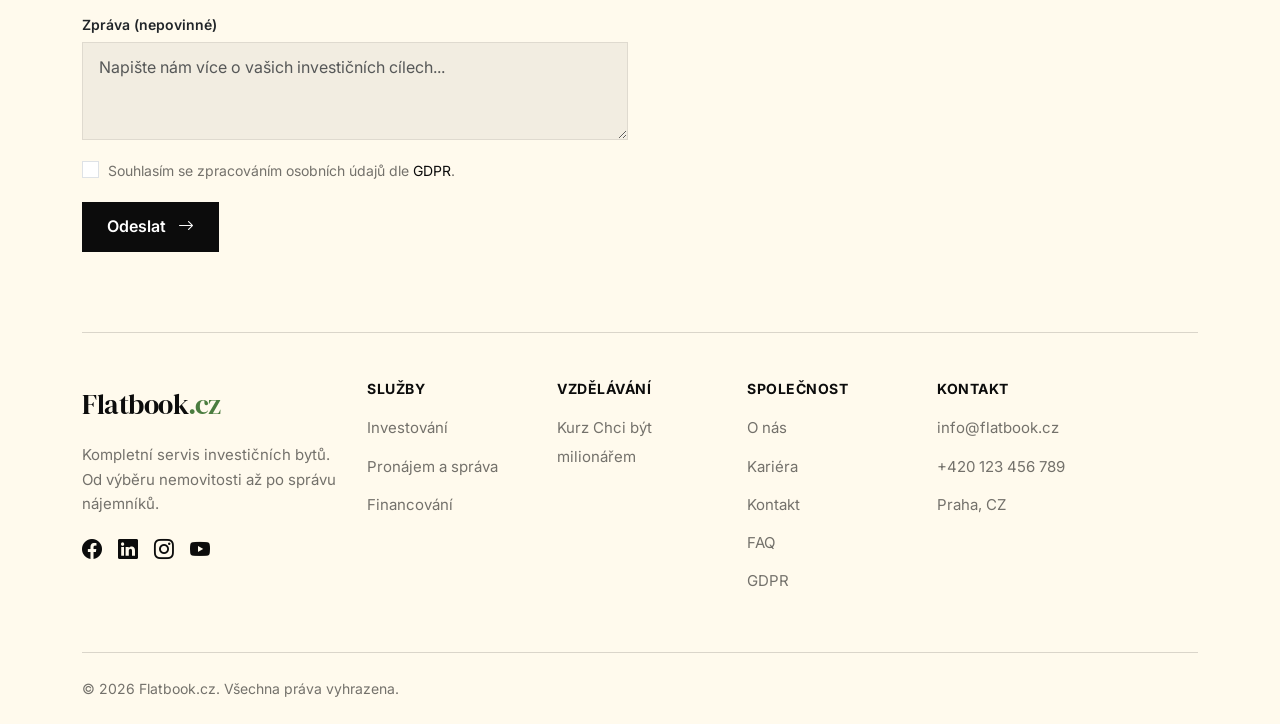
==== commit 003c037d: "Add subpages, shared components, SEO and AI discoverability - Add pronajimame.html, financovani.html" ====
--- a/index.html
+++ b/index.html
@@ -5,6 +5,110 @@
   <meta name="viewport" content="width=device-width, initial-scale=1.0">
   <title>Flatbook.cz — Kompletní servis investičních bytů</title>
   <meta name="description" content="Flatbook.cz vyřídí vše od koupě až po správu vašeho investičního bytu. Vy jen sledujete výnos.">
+  <meta name="robots" content="index, follow">
+  <link rel="canonical" href="https://flatbook.cz/">
+
+  <!-- Open Graph -->
+  <meta property="og:type" content="website">
+  <meta property="og:url" content="https://flatbook.cz/">
+  <meta property="og:title" content="Flatbook.cz — Kompletní servis investičních bytů">
+  <meta property="og:description" content="Flatbook.cz vyřídí vše od koupě až po správu vašeho investičního bytu. Vy jen sledujete výnos.">
+  <meta property="og:image" content="https://flatbook.cz/img/og-default.jpg">
+  <meta property="og:locale" content="cs_CZ">
+  <meta property="og:site_name" content="Flatbook.cz">
+
+  <!-- Twitter Card -->
+  <meta name="twitter:card" content="summary_large_image">
+  <meta name="twitter:title" content="Flatbook.cz — Kompletní servis investičních bytů">
+  <meta name="twitter:description" content="Flatbook.cz vyřídí vše od koupě až po správu vašeho investičního bytu. Vy jen sledujete výnos.">
+  <meta name="twitter:image" content="https://flatbook.cz/img/og-default.jpg">
+
+  <!-- Favicon & Manifest -->
+  <link rel="icon" href="/favicon.svg" type="image/svg+xml">
+  <link rel="apple-touch-icon" href="/apple-touch-icon.png">
+  <link rel="manifest" href="/manifest.json">
+  <meta name="theme-color" content="#FFFAED">
+
+  <!-- Google Tag Manager — NAHRAĎTE GTM-XXXXXXX VAŠÍM GTM ID -->
+  <!--
+  <script>(function(w,d,s,l,i){w[l]=w[l]||[];w[l].push({'gtm.start':
+  new Date().getTime(),event:'gtm.js'});var f=d.getElementsByTagName(s)[0],
+  j=d.createElement(s),dl=l!='dataLayer'?'&l='+l:'';j.async=true;j.src=
+  'https://www.googletagmanager.com/gtm.js?id='+i+dl;f.parentNode.insertBefore(j,f);
+  })(window,document,'script','dataLayer','GTM-XXXXXXX');</script>
+  -->
+
+  <!-- Google Search Console — NAHRAĎTE content VAŠÍM VERIFIKAČNÍM KÓDEM -->
+  <!-- <meta name="google-site-verification" content="VÁŠE_VERIFIKACE"> -->
+
+  <!-- Structured Data -->
+  <script type="application/ld+json">
+  {
+    "@context": "https://schema.org",
+    "@graph": [
+      {
+        "@type": "Organization",
+        "@id": "https://flatbook.cz/#organization",
+        "name": "Flatbook.cz",
+        "url": "https://flatbook.cz",
+        "logo": "https://flatbook.cz/favicon.svg",
+        "description": "Kompletní servis investičních bytů. Od výběru nemovitosti až po správu nájemníků.",
+        "foundingDate": "1999",
+        "address": {
+          "@type": "PostalAddress",
+          "addressLocality": "Praha",
+          "addressCountry": "CZ"
+        },
+        "contactPoint": {
+          "@type": "ContactPoint",
+          "telephone": "+420123456789",
+          "email": "info@flatbook.cz",
+          "contactType": "customer service",
+          "availableLanguage": "Czech"
+        },
+        "sameAs": []
+      },
+      {
+        "@type": "WebSite",
+        "@id": "https://flatbook.cz/#website",
+        "url": "https://flatbook.cz",
+        "name": "Flatbook.cz",
+        "publisher": { "@id": "https://flatbook.cz/#organization" },
+        "inLanguage": "cs"
+      },
+      {
+        "@type": "WebPage",
+        "@id": "https://flatbook.cz/",
+        "url": "https://flatbook.cz/",
+        "name": "Flatbook.cz — Kompletní servis investičních bytů",
+        "description": "Flatbook.cz vyřídí vše od koupě až po správu vašeho investičního bytu. Vy jen sledujete výnos.",
+        "isPartOf": { "@id": "https://flatbook.cz/#website" },
+        "about": { "@id": "https://flatbook.cz/#organization" },
+        "inLanguage": "cs"
+      },
+      {
+        "@type": "LocalBusiness",
+        "name": "Flatbook.cz",
+        "image": "https://flatbook.cz/img/og-default.jpg",
+        "url": "https://flatbook.cz",
+        "telephone": "+420123456789",
+        "email": "info@flatbook.cz",
+        "address": {
+          "@type": "PostalAddress",
+          "addressLocality": "Praha",
+          "addressCountry": "CZ"
+        },
+        "priceRange": "$$"
+      },
+      {
+        "@type": "BreadcrumbList",
+        "itemListElement": [
+          { "@type": "ListItem", "position": 1, "name": "Chci investovat", "item": "https://flatbook.cz/" }
+        ]
+      }
+    ]
+  }
+  </script>
 
   <!-- Bootstrap 5 -->
   <link href="https://cdn.jsdelivr.net/npm/bootstrap@5.3.3/dist/css/bootstrap.min.css" rel="stylesheet">
@@ -17,48 +121,11 @@
 
   <link rel="stylesheet" href="css/style.css">
 </head>
-<body>
-
-  <!-- ========== NAVIGACE ========== -->
-  <nav class="fixed-nav bg-walls" id="navbar">
-    <div class="container d-flex flex-nowrap align-items-center justify-content-between">
-      <div class="nav-links d-none d-lg-flex align-items-center gap-4">
-        <a href="#jak-to-funguje" class="nav-link-item">Jak to funguje</a>
-        <a href="#sluzby" class="nav-link-item">Služby</a>
-        <a href="#vysledky" class="nav-link-item">Výsledky</a>
-      </div>
-
-      <a href="#" class="nav-logo">
-        <span class="logo-text">Flatbook</span>
-        <span class="logo-dot">.cz</span>
-      </a>
-
-      <div class="nav-right d-flex align-items-center gap-3">
-        <a href="#pro-koho" class="nav-link-item d-none d-lg-inline">Pro koho</a>
-        <a href="#kontakt" class="btn btn-outline-dark btn-nav">Chci investovat <i class="bi bi-arrow-right ms-2"></i></a>
-        <button class="btn-menu d-lg-none" id="menuToggle" aria-label="Menu">
-          <i class="bi bi-list"></i>
-        </button>
-      </div>
-    </div>
-  </nav>
-
-  <!-- ========== MOBILNÍ MENU ========== -->
-  <div class="mobile-menu" id="mobileMenu">
-    <div class="mobile-menu-header d-flex justify-content-between align-items-center">
-      <span class="logo-text">Flatbook<span class="logo-dot">.cz</span></span>
-      <button class="btn-menu" id="menuClose" aria-label="Zavřít"><i class="bi bi-x-lg"></i></button>
-    </div>
-    <div class="mobile-menu-links">
-      <a href="#jak-to-funguje">Jak to funguje</a>
-      <a href="#sluzby">Služby</a>
-      <a href="#vysledky">Výsledky</a>
-      <a href="#pro-koho">Pro koho</a>
-      <a href="#recenze">Recenze</a>
-      <a href="#kontakt" class="btn btn-outline-dark w-100 mt-4">Chci investovat <i class="bi bi-arrow-right ms-2"></i></a>
-    </div>
-  </div>
-  <div class="mobile-menu-overlay" id="menuOverlay"></div>
+<body data-page="index">
+
+  <!-- ========== HEADER ========== -->
+  <div id="site-header"></div>
+  <script src="js/header.js"></script>
 
   <!-- ========== HERO ========== -->
   <section class="hero bg-walls" id="hero">
@@ -647,63 +714,8 @@
   </section>
 
   <!-- ========== FOOTER ========== -->
-  <footer class="footer bg-walls">
-    <div class="container">
-      <div class="divider mb-5"></div>
-      <div class="row">
-        <div class="col-lg-4 mb-4 mb-lg-0">
-          <span class="logo-text">Flatbook<span class="logo-dot">.cz</span></span>
-          <p class="footer-desc mt-3">Kompletní servis investičních bytů. Od výběru nemovitosti až po správu nájemníků — vše na jednom místě.</p>
-          <div class="footer-social mt-3">
-            <a href="#" aria-label="Facebook"><i class="bi bi-facebook"></i></a>
-            <a href="#" aria-label="LinkedIn"><i class="bi bi-linkedin"></i></a>
-            <a href="#" aria-label="Instagram"><i class="bi bi-instagram"></i></a>
-            <a href="#" aria-label="YouTube"><i class="bi bi-youtube"></i></a>
-          </div>
-        </div>
-        <div class="col-6 col-lg-2">
-          <h4 class="footer-heading">Služby</h4>
-          <ul class="footer-links">
-            <li><a href="#jak-to-funguje">Jak to funguje</a></li>
-            <li><a href="#sluzby">Výběr nemovitostí</a></li>
-            <li><a href="#sluzby">Správa bytů</a></li>
-            <li><a href="#sluzby">Financování</a></li>
-          </ul>
-        </div>
-        <div class="col-6 col-lg-2">
-          <h4 class="footer-heading">Společnost</h4>
-          <ul class="footer-links">
-            <li><a href="#">O nás</a></li>
-            <li><a href="#">Kariéra</a></li>
-            <li><a href="#kontakt">Kontakt</a></li>
-            <li><a href="#">Blog</a></li>
-          </ul>
-        </div>
-        <div class="col-6 col-lg-2">
-          <h4 class="footer-heading">Podpora</h4>
-          <ul class="footer-links">
-            <li><a href="#faq">FAQ</a></li>
-            <li><a href="#">GDPR</a></li>
-            <li><a href="#">Obchodní podmínky</a></li>
-            <li><a href="#">Cookies</a></li>
-          </ul>
-        </div>
-        <div class="col-6 col-lg-2">
-          <h4 class="footer-heading">Kontakt</h4>
-          <ul class="footer-links">
-            <li><a href="mailto:info@flatbook.cz">info@flatbook.cz</a></li>
-            <li><a href="tel:+420123456789">+420 123 456 789</a></li>
-            <li><span>Praha, CZ</span></li>
-          </ul>
-        </div>
-      </div>
-      <div class="divider mt-5 mb-4"></div>
-      <div class="footer-bottom d-flex flex-wrap justify-content-between align-items-center">
-        <p>&copy; 2026 Flatbook.cz. Všechna práva vyhrazena.</p>
-        <p class="footer-credit">Vytvořeno s <i class="bi bi-heart-fill"></i> v Praze</p>
-      </div>
-    </div>
-  </footer>
+  <div id="site-footer"></div>
+  <script src="js/footer.js"></script>
 
   <!-- Bootstrap JS -->
   <script src="https://cdn.jsdelivr.net/npm/bootstrap@5.3.3/dist/js/bootstrap.bundle.min.js"></script>
--- a/css/style.css
+++ b/css/style.css
@@ -1144,6 +1144,426 @@
   font-size: 12px;
 }
 
+/* ---- Subpage Hero ---- */
+.subpage-hero {
+  padding-top: 140px;
+  padding-bottom: var(--section-padding);
+}
+
+/* ---- Image Placeholders ---- */
+.img-placeholder {
+  background: var(--color-chair);
+  display: flex;
+  flex-direction: column;
+  align-items: center;
+  justify-content: center;
+  gap: 12px;
+  min-height: 320px;
+  border: 2px dashed rgba(0,0,0,0.12);
+}
+
+.img-placeholder i {
+  font-size: 48px;
+  color: var(--color-muted);
+}
+
+.img-placeholder span {
+  font-size: 14px;
+  color: var(--color-muted);
+  font-style: italic;
+}
+
+.img-placeholder-lg {
+  min-height: 420px;
+}
+
+.img-placeholder-portrait {
+  min-height: 280px;
+  max-width: 240px;
+}
+
+.img-placeholder-wide {
+  min-height: 360px;
+  width: 100%;
+}
+
+.img-divider {
+  width: 100%;
+}
+
+/* ---- CTA Inline ---- */
+.cta-inline {
+  padding: 32px 40px;
+}
+
+.cta-inline h3 {
+  font-size: 22px;
+  margin-bottom: 4px;
+}
+
+.cta-inline p {
+  color: var(--color-muted);
+  font-size: 16px;
+}
+
+/* ---- Highlight Banner ---- */
+.highlight-banner h2 {
+  font-size: clamp(28px, 4vw, 40px);
+}
+
+/* ---- Pricing Table ---- */
+.pricing-table {
+  max-width: 900px;
+  margin: 0 auto;
+}
+
+.pricing-header {
+  display: grid;
+  grid-template-columns: 1fr 160px 160px;
+  gap: 0;
+  margin-bottom: 8px;
+}
+
+.pricing-header .pricing-label {
+  /* empty column */
+}
+
+.pricing-plan {
+  text-align: center;
+  padding: 24px 16px;
+  background: var(--color-chair);
+}
+
+.pricing-plan h3 {
+  font-size: 20px;
+  margin-bottom: 4px;
+}
+
+.pricing-pct {
+  font-family: var(--font-serif);
+  font-size: 36px;
+  color: var(--color-dark);
+  line-height: 1.1;
+}
+
+.pricing-plan p {
+  font-size: 13px;
+  color: var(--color-muted);
+  margin: 4px 0 0;
+}
+
+.pricing-plan-highlight {
+  background: var(--color-dark);
+  color: var(--color-white);
+}
+
+.pricing-plan-highlight h3,
+.pricing-plan-highlight .pricing-pct {
+  color: var(--color-white);
+}
+
+.pricing-plan-highlight p {
+  color: rgba(255,255,255,0.6);
+}
+
+.pricing-body {
+  border-top: 1px solid rgba(0,0,0,0.1);
+}
+
+.pricing-row {
+  display: grid;
+  grid-template-columns: 1fr 160px 160px;
+  gap: 0;
+  border-bottom: 1px solid rgba(0,0,0,0.06);
+  align-items: center;
+}
+
+.pricing-row .pricing-label {
+  padding: 12px 0;
+  font-size: 15px;
+  color: var(--color-body);
+}
+
+.pricing-row .pricing-col:not(.pricing-label) {
+  text-align: center;
+  padding: 12px 0;
+  font-size: 18px;
+  color: var(--color-accent);
+}
+
+/* ---- Lead Text ---- */
+.lead-text {
+  font-family: var(--font-serif);
+  font-style: italic;
+  font-size: 19px;
+  line-height: 1.6;
+  color: var(--color-body);
+}
+
+/* ---- Service List ---- */
+.service-list {
+  list-style: none;
+  padding: 0;
+  margin: 0;
+}
+
+.service-list li {
+  padding: 10px 0;
+  padding-left: 28px;
+  position: relative;
+  font-size: 16px;
+  border-bottom: 1px solid rgba(0,0,0,0.06);
+}
+
+.service-list li::before {
+  content: "\F26E";
+  font-family: "bootstrap-icons";
+  color: var(--color-accent);
+  position: absolute;
+  left: 0;
+  top: 10px;
+}
+
+/* ---- Comparison Table (Financování) ---- */
+.comparison-table {
+  max-width: 900px;
+  margin: 0 auto;
+}
+
+.comparison-header {
+  display: grid;
+  grid-template-columns: 1.4fr 1fr 1fr;
+  gap: 0;
+  margin-bottom: 4px;
+}
+
+.comparison-option {
+  text-align: center;
+  padding: 16px;
+  font-family: var(--font-serif);
+  font-size: 18px;
+  color: var(--color-body);
+}
+
+.comparison-option.comparison-highlight {
+  background: var(--color-limet);
+  font-weight: 700;
+}
+
+.comparison-row {
+  display: grid;
+  grid-template-columns: 1.4fr 1fr 1fr;
+  gap: 0;
+  border-bottom: 1px solid rgba(0,0,0,0.06);
+  align-items: center;
+}
+
+.comparison-row .comparison-label {
+  padding: 12px 0;
+  font-size: 15px;
+}
+
+.comparison-row .comparison-col:not(.comparison-label) {
+  text-align: center;
+  padding: 12px 0;
+  font-size: 15px;
+}
+
+.comparison-row .comparison-highlight {
+  background: rgba(210, 228, 181, 0.2);
+}
+
+.comparison-row-total {
+  border-bottom: 2px solid var(--color-dark);
+}
+
+.comparison-row-total .comparison-col {
+  font-size: 17px;
+}
+
+.comparison-divider {
+  height: 2px;
+  background: rgba(0,0,0,0.1);
+  margin: 4px 0;
+}
+
+/* ---- Myths Grid ---- */
+.myth-item {
+  display: flex;
+  gap: 20px;
+  padding: 24px 0;
+  border-bottom: 1px solid rgba(0,0,0,0.1);
+  height: 100%;
+}
+
+.myth-number {
+  font-family: var(--font-serif);
+  font-size: 32px;
+  color: var(--color-muted);
+  line-height: 1;
+  flex-shrink: 0;
+  min-width: 36px;
+  padding-right: 16px;
+  border-right: 2px solid rgba(0,0,0,0.1);
+}
+
+.myth-content h4 {
+  font-family: var(--font-serif);
+  font-style: italic;
+  font-size: 18px;
+  margin-bottom: 8px;
+  color: var(--color-dark);
+}
+
+.myth-content p {
+  font-size: 15px;
+  color: var(--color-body);
+  margin: 0;
+}
+
+/* ---- Advantage Items ---- */
+.advantage-item {
+  display: flex;
+  gap: 20px;
+  padding: 24px 0;
+  height: 100%;
+}
+
+.advantage-number {
+  font-family: var(--font-serif);
+  font-size: 36px;
+  color: var(--color-muted);
+  line-height: 1;
+  flex-shrink: 0;
+  min-width: 40px;
+  padding-right: 16px;
+  border-right: 2px solid rgba(0,0,0,0.12);
+}
+
+.advantage-content h3 {
+  font-size: 20px;
+  font-style: italic;
+  margin-bottom: 8px;
+}
+
+.advantage-content p {
+  font-size: 15px;
+  color: var(--color-muted);
+  margin: 0;
+}
+
+/* ---- Specialist Card ---- */
+.specialist-card {
+  background: var(--color-chair);
+  padding: 28px;
+}
+
+.specialist-card h3 {
+  font-size: 22px;
+  margin-bottom: 4px;
+}
+
+.specialist-contacts {
+  display: flex;
+  flex-direction: column;
+  gap: 12px;
+}
+
+.specialist-contacts .contact-info-item {
+  gap: 10px;
+}
+
+/* ---- Topic Cards (Masterclass) ---- */
+.topic-card {
+  display: flex;
+  gap: 20px;
+  padding: 24px 0;
+  border-bottom: 1px solid rgba(0,0,0,0.1);
+}
+
+.topic-icon {
+  font-size: 28px;
+  color: var(--color-accent);
+  flex-shrink: 0;
+  line-height: 1;
+}
+
+.topic-content h4 {
+  font-family: var(--font-serif);
+  font-size: 18px;
+  font-weight: 400;
+  margin-bottom: 8px;
+  color: var(--color-dark);
+}
+
+.topic-content p {
+  font-size: 15px;
+  color: var(--color-muted);
+  margin: 0;
+}
+
+/* ---- Course Price ---- */
+.course-price {
+  font-family: var(--font-serif);
+  font-size: 32px;
+  color: var(--color-dark);
+  line-height: 1;
+}
+
+/* ---- Job Listings (Kariéra) ---- */
+.job-list {
+  display: flex;
+  flex-direction: column;
+}
+
+.job-item {
+  display: block;
+  padding: 20px 0;
+  border-bottom: 1px solid rgba(0,0,0,0.15);
+  font-family: var(--font-serif);
+  font-size: 22px;
+  color: var(--color-dark);
+  text-decoration: underline;
+  text-underline-offset: 4px;
+}
+
+.job-item:hover {
+  opacity: 0.7;
+}
+
+/* ---- Benefit List (Kariéra) ---- */
+.benefit-list {
+  list-style: none;
+  padding: 0;
+  margin: 0;
+}
+
+.benefit-list li {
+  padding: 10px 0;
+  padding-left: 28px;
+  position: relative;
+  font-size: 16px;
+  border-bottom: 1px solid rgba(0,0,0,0.06);
+}
+
+.benefit-list li::before {
+  content: "\F26E";
+  font-family: "bootstrap-icons";
+  color: var(--color-accent);
+  position: absolute;
+  left: 0;
+  top: 10px;
+}
+
+/* ---- Active Nav Link ---- */
+.nav-link-item.active {
+  font-weight: 700;
+}
+
+.mobile-menu-links a.active {
+  font-weight: 700;
+}
+
 /* ---- Responsive ---- */
 @media (max-width: 991px) {
   :root {
@@ -1154,6 +1574,10 @@
     padding-top: 120px;
   }
 
+  .subpage-hero {
+    padding-top: 120px;
+  }
+
   .hero-visual {
     max-width: 480px;
     margin: 0 auto;
@@ -1164,19 +1588,26 @@
     margin-bottom: 40px;
   }
 
-  .comparison-row {
-    grid-template-columns: 1fr;
-    gap: 8px;
-    padding: 16px 0;
-  }
-
-  .comparison-header {
-    display: none;
-  }
-
-  .comparison-old,
-  .comparison-new {
+  .pricing-header,
+  .pricing-row {
+    grid-template-columns: 1fr 120px 120px;
+  }
+
+  .pricing-row .pricing-label {
     font-size: 14px;
+  }
+
+  .comparison-table .comparison-header,
+  .comparison-table .comparison-row {
+    grid-template-columns: 1.2fr 1fr 1fr;
+  }
+
+  .comparison-row .comparison-label {
+    font-size: 14px;
+  }
+
+  .cta-inline {
+    padding: 24px;
   }
 }
 
@@ -1189,6 +1620,10 @@
     padding-top: 100px;
   }
 
+  .subpage-hero {
+    padding-top: 100px;
+  }
+
   .hero-card-float {
     position: static;
     margin-top: 12px;
@@ -1210,23 +1645,79 @@
     padding: 24px;
   }
 
-  .comparison-row {
-    grid-template-columns: 1fr;
-    gap: 6px;
-  }
-
-  .comparison-feature {
-    font-weight: 700;
-    font-size: 16px;
-    margin-bottom: 4px;
-  }
-
   .newsletter-form {
     flex-direction: column;
   }
 
   .price-card {
     padding: 24px;
+  }
+
+  /* Pricing table mobile: stack columns */
+  .pricing-header {
+    grid-template-columns: 1fr 1fr;
+  }
+
+  .pricing-header .pricing-label {
+    display: none;
+  }
+
+  .pricing-row {
+    grid-template-columns: 1fr;
+    gap: 0;
+    padding: 12px 0;
+  }
+
+  .pricing-row .pricing-label {
+    font-weight: 600;
+    margin-bottom: 4px;
+  }
+
+  .pricing-row .pricing-col:not(.pricing-label) {
+    display: inline;
+    font-size: 16px;
+  }
+
+  /* Comparison table mobile: stack */
+  .comparison-table .comparison-header {
+    grid-template-columns: 1fr 1fr;
+  }
+
+  .comparison-table .comparison-header .comparison-label {
+    display: none;
+  }
+
+  .comparison-table .comparison-row {
+    grid-template-columns: 1fr;
+    gap: 4px;
+    padding: 12px 0;
+  }
+
+  .comparison-row .comparison-label {
+    font-weight: 600;
+    font-size: 14px;
+  }
+
+  /* Myths */
+  .myth-item {
+    flex-direction: column;
+    gap: 8px;
+  }
+
+  .myth-number {
+    border-right: none;
+    border-bottom: 2px solid rgba(0,0,0,0.1);
+    padding-right: 0;
+    padding-bottom: 8px;
+    min-width: auto;
+  }
+
+  .img-placeholder {
+    min-height: 220px;
+  }
+
+  .img-placeholder-lg {
+    min-height: 280px;
   }
 }
 
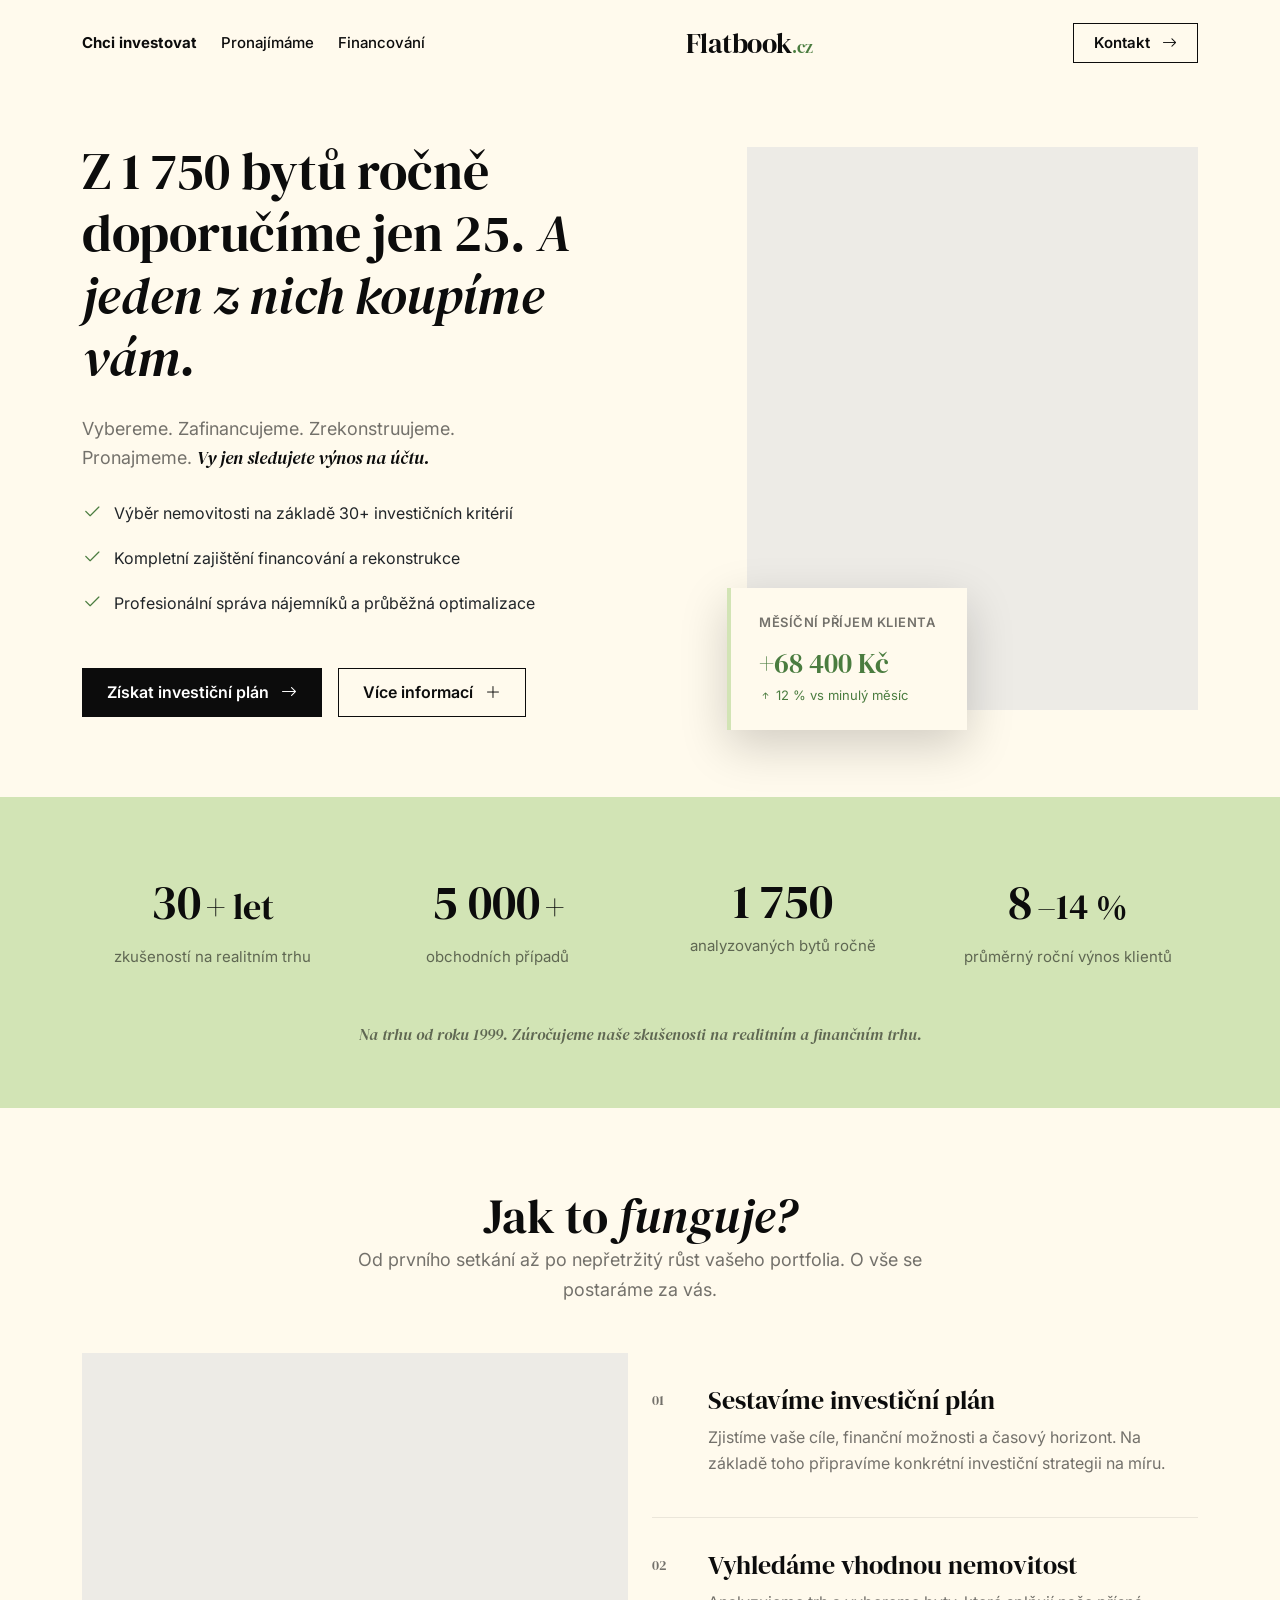
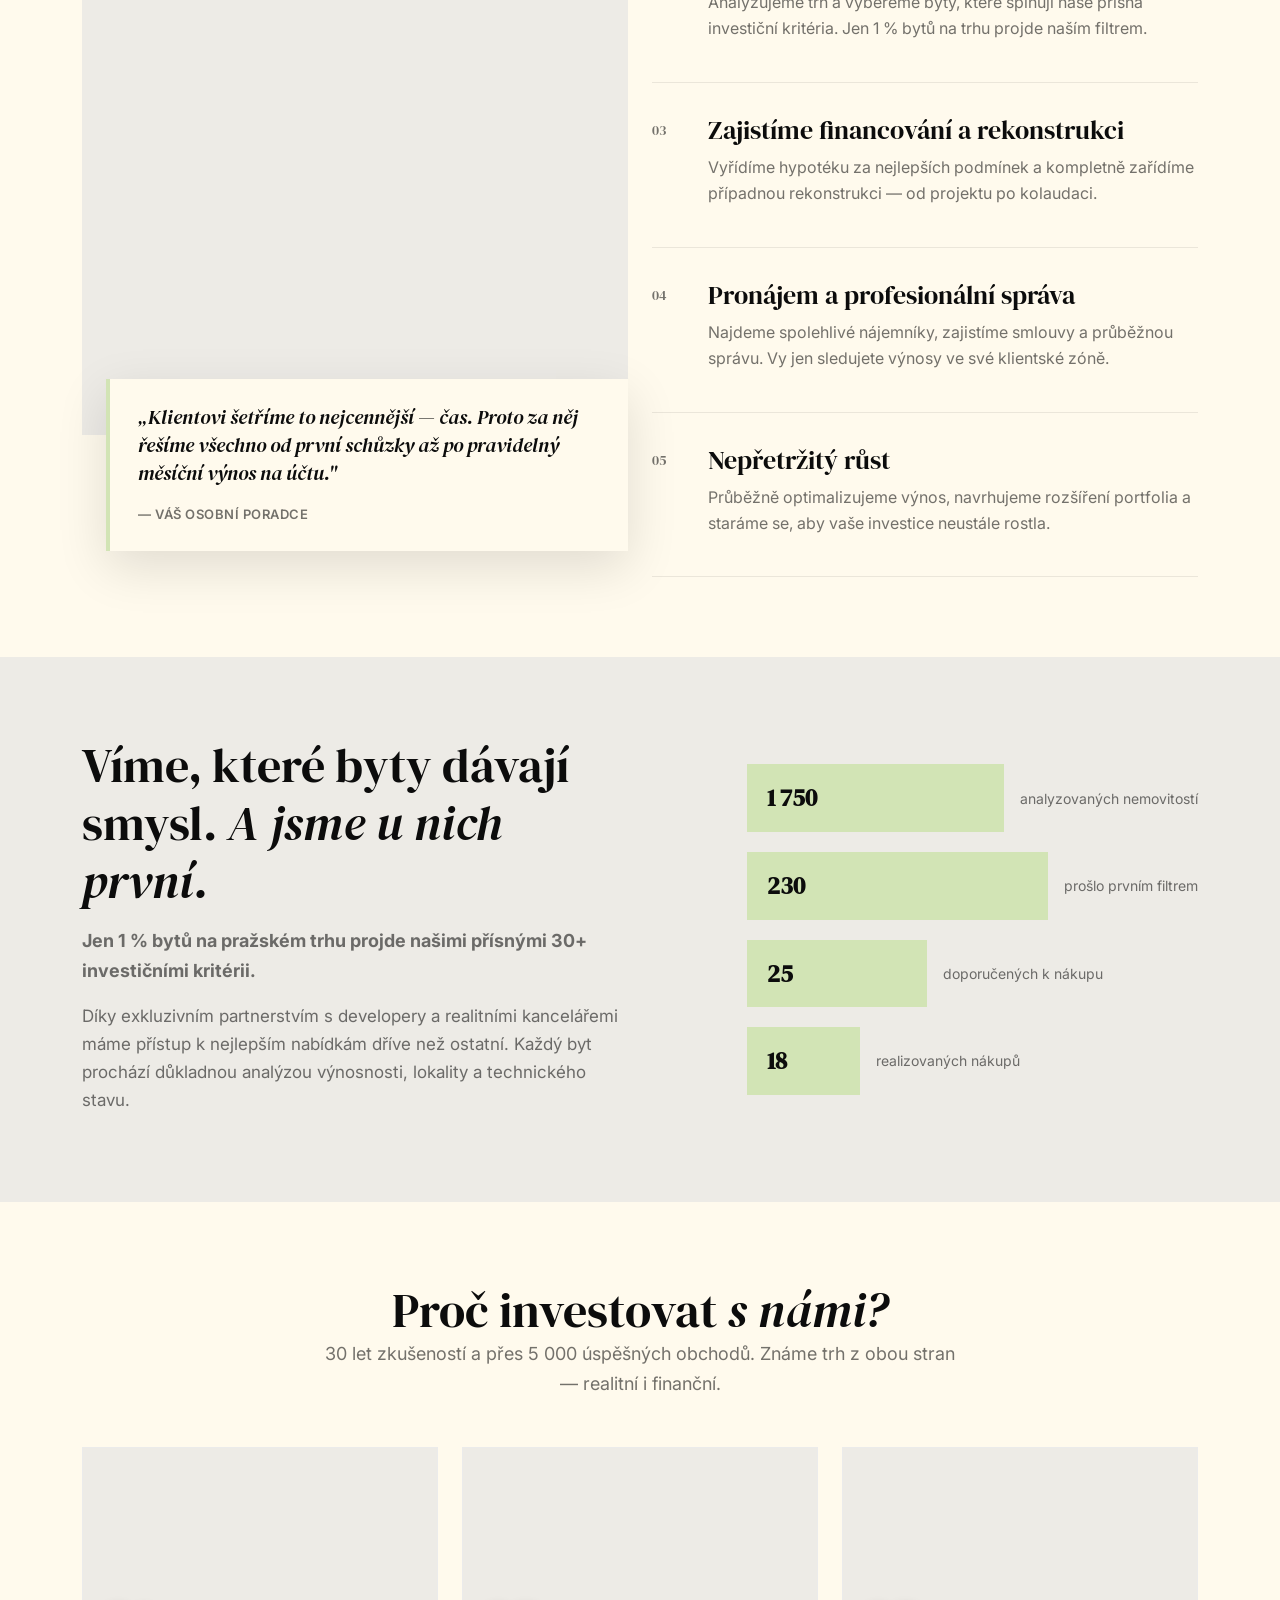
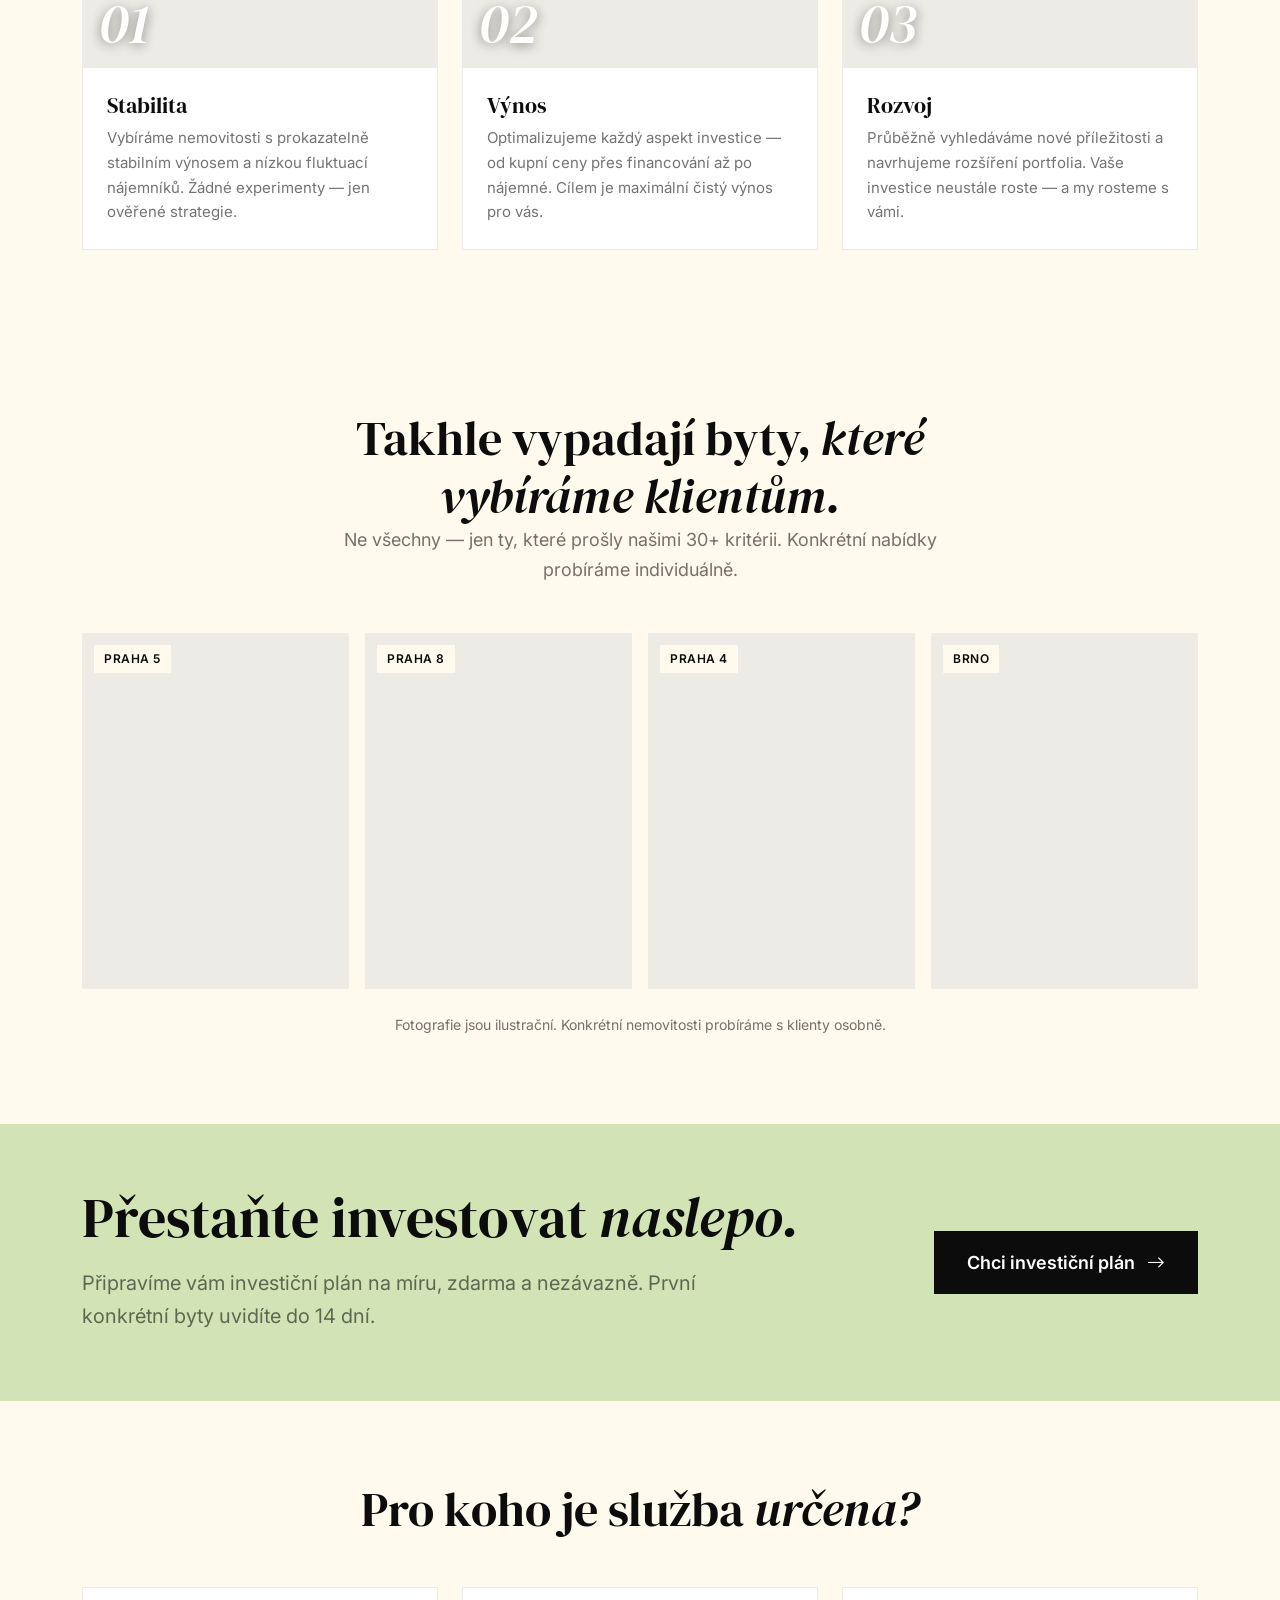
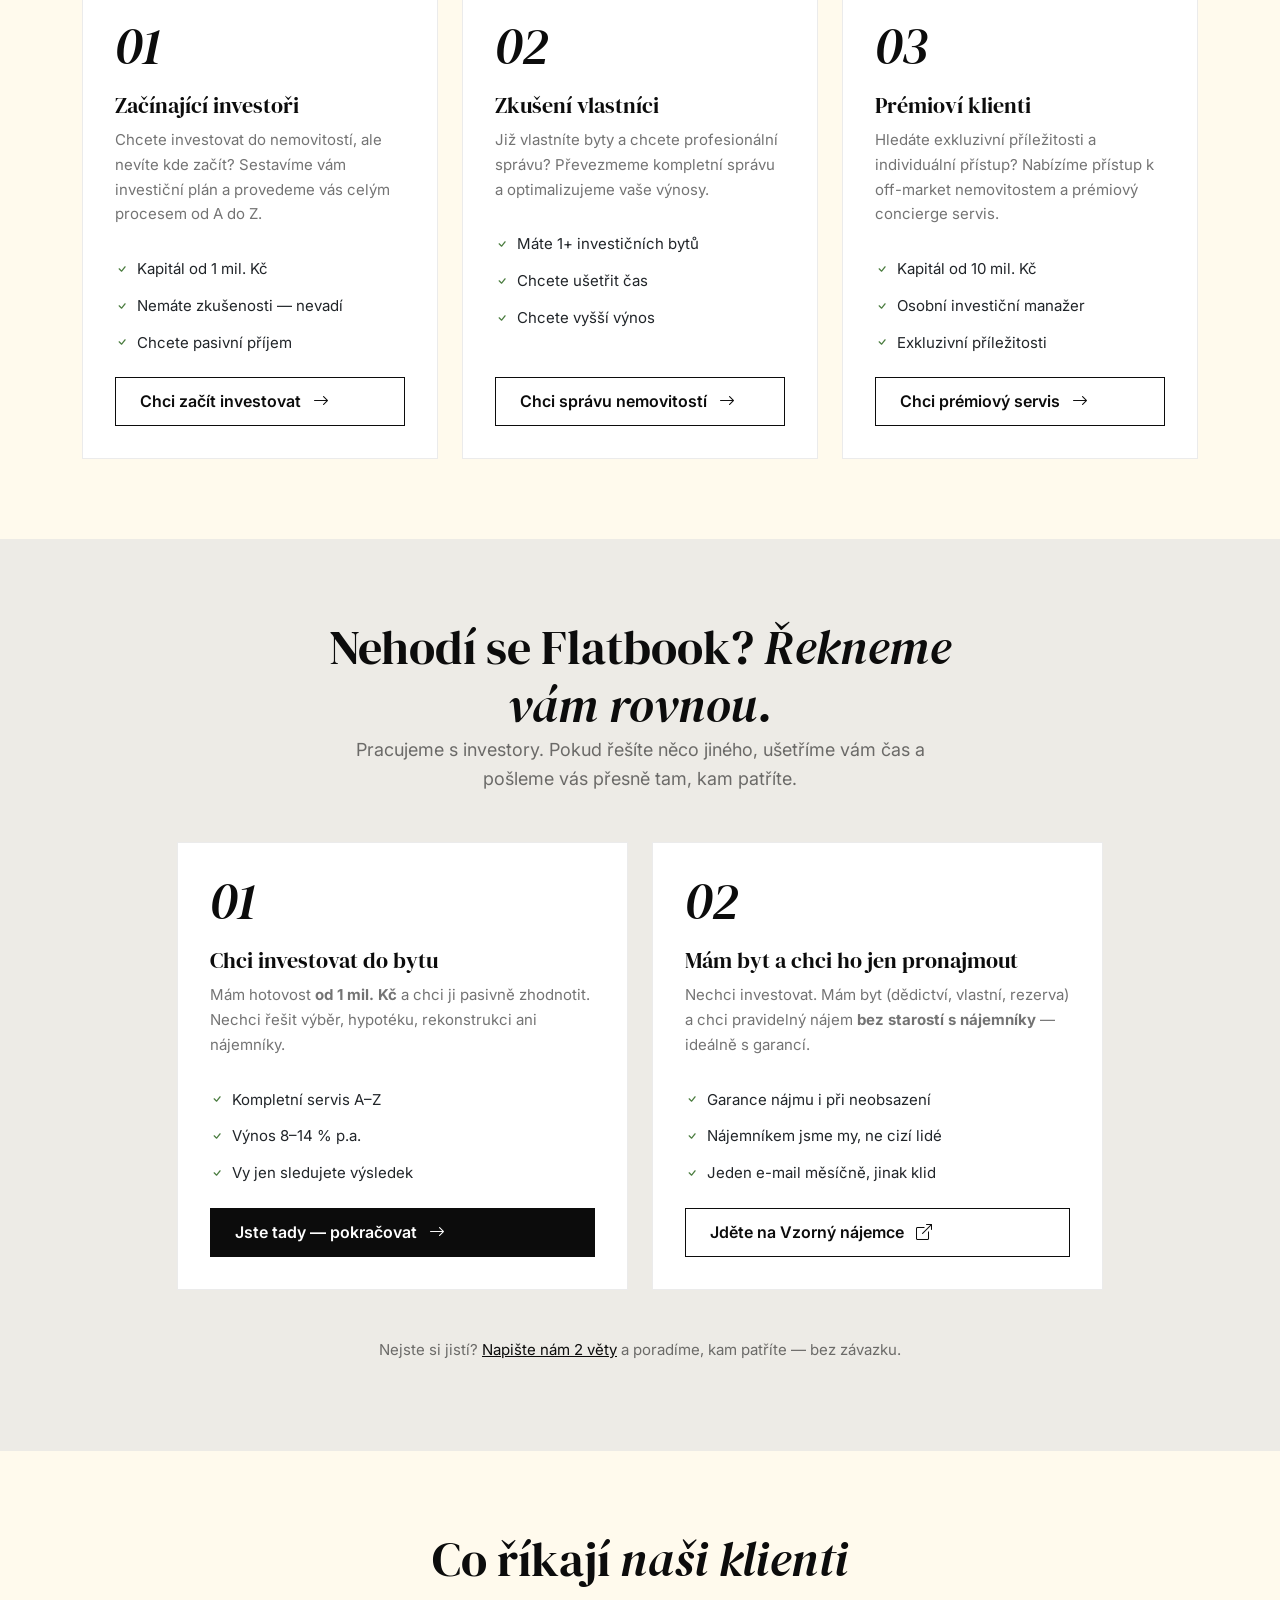
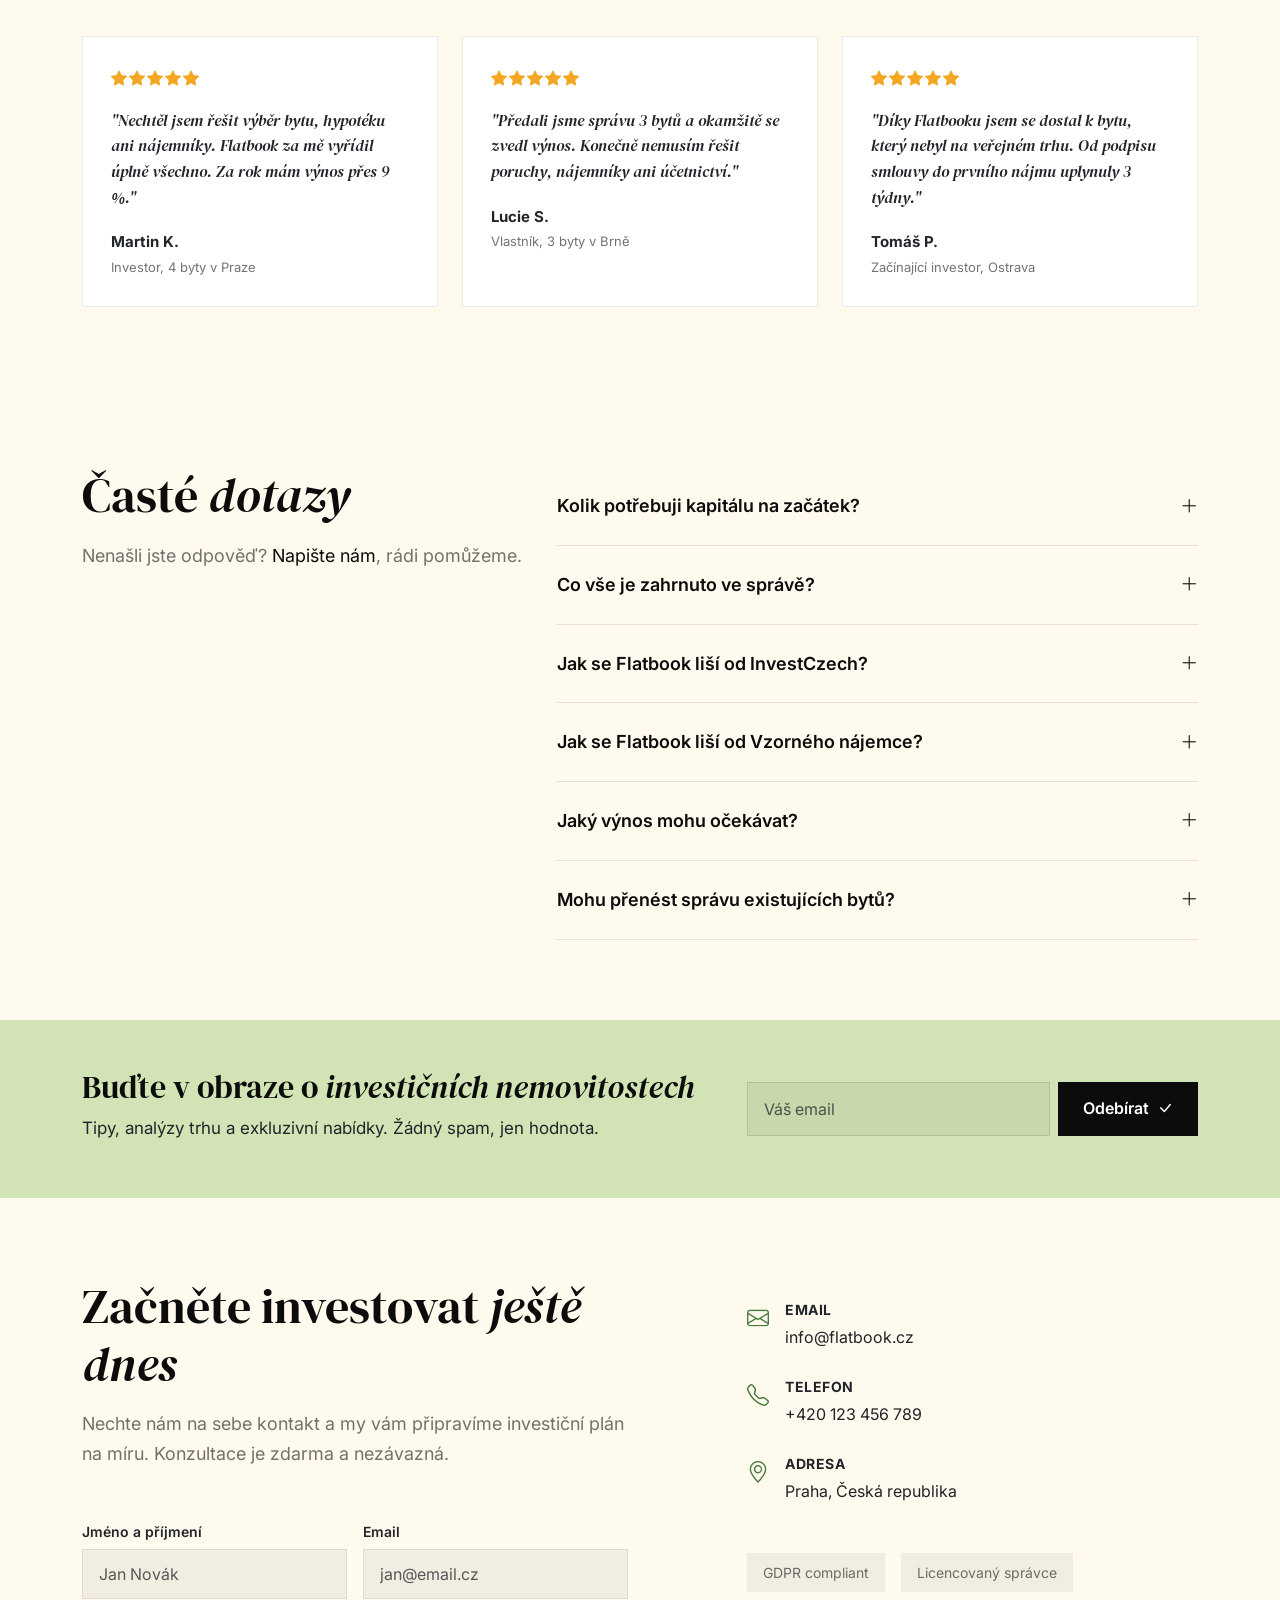
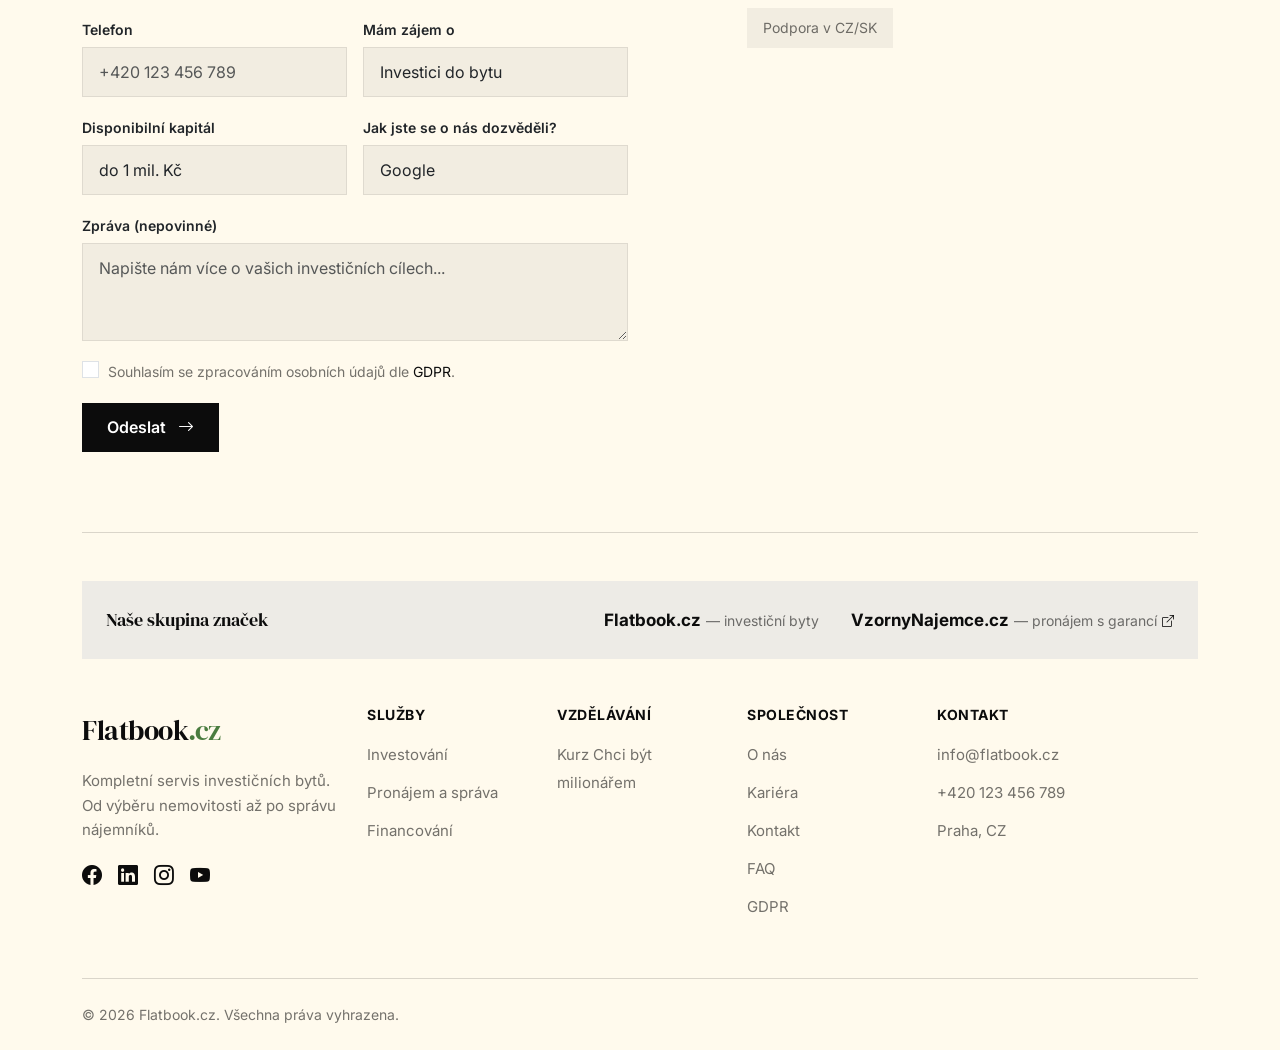
==== commit 5c8abac7: "Update styling, footer script and dev launch config Co-Authored-By: Claude Opus 4.7 (1M context) <no" ====
--- a/index.html
+++ b/index.html
@@ -133,10 +133,10 @@
       <div class="row align-items-center">
         <div class="col-lg-6">
           <h1>
-            Získejte přístup <em>k nejlepším investičním bytům</em> včas a bez starostí.
+            Z 1 750 bytů ročně doporučíme jen 25. <em>A jeden z nich koupíme vám.</em>
           </h1>
           <p class="hero-sub mt-4">
-            Vyřídíme vše od koupě až po správu. <em>Vy jen sledujete výnos.</em>
+            Vybereme. Zafinancujeme. Zrekonstruujeme. Pronajmeme. <em>Vy jen sledujete výnos na účtu.</em>
           </p>
           <div class="hero-checks mt-4">
             <div class="check-item">
@@ -163,31 +163,11 @@
         </div>
         <div class="col-lg-5 offset-lg-1 mt-5 mt-lg-0">
           <div class="hero-visual">
-            <div class="hero-card hero-card-main">
-              <div class="card-header-mini">
-                <i class="bi bi-building"></i> Přehled portfolia
-              </div>
-              <div class="card-stat-row">
-                <div class="card-stat">
-                  <span class="stat-value">4</span>
-                  <span class="stat-label">Byty</span>
-                </div>
-                <div class="card-stat">
-                  <span class="stat-value text-accent">8,2%</span>
-                  <span class="stat-label">Průměrný výnos p.a.</span>
-                </div>
-                <div class="card-stat">
-                  <span class="stat-value">94%</span>
-                  <span class="stat-label">Obsazenost</span>
-                </div>
-              </div>
-            </div>
-            <div class="hero-card hero-card-float">
-              <div class="card-header-mini">
-                <i class="bi bi-graph-up-arrow"></i> Měsíční příjem
-              </div>
+            <div class="hero-photo" style="background-image: url('https://images.unsplash.com/photo-1502672260266-1c1ef2d93688?w=1400&q=80&auto=format&fit=crop');"></div>
+            <div class="hero-card-overlay">
+              <div class="card-header-mini">Měsíční příjem klienta</div>
               <div class="card-big-number">+68 400 Kč</div>
-              <div class="card-trend"><i class="bi bi-arrow-up-short"></i> 12% vs minulý měsíc</div>
+              <div class="card-trend"><i class="bi bi-arrow-up-short"></i> 12 % vs minulý měsíc</div>
             </div>
           </div>
         </div>
@@ -215,14 +195,15 @@
         </div>
         <div class="col-6 col-lg-3">
           <div class="usp-item">
-            <div class="usp-icon"><i class="bi bi-graph-up"></i></div>
-            <p class="usp-label">Stabilita a výnos</p>
+            <span class="usp-number" data-target="1750">0</span>
+            <p class="usp-label">analyzovaných bytů ročně</p>
           </div>
         </div>
         <div class="col-6 col-lg-3">
           <div class="usp-item">
-            <div class="usp-icon"><i class="bi bi-arrow-up-right-circle"></i></div>
-            <p class="usp-label">Rozvoj a růst portfolia</p>
+            <span class="usp-number" data-target="8">0</span>
+            <span class="usp-plus">–14 %</span>
+            <p class="usp-label">průměrný roční výnos klientů</p>
           </div>
         </div>
       </div>
@@ -242,40 +223,10 @@
       <div class="row">
         <div class="col-lg-6">
           <div class="process-visual">
-            <div class="process-mockup">
-              <div class="mockup-header">
-                <span class="dot red"></span>
-                <span class="dot yellow"></span>
-                <span class="dot green"></span>
-                <span class="mockup-title">flatbook.cz/portfolio</span>
-              </div>
-              <div class="mockup-body">
-                <div class="mockup-sidebar">
-                  <div class="sidebar-item active"><i class="bi bi-grid"></i></div>
-                  <div class="sidebar-item"><i class="bi bi-building"></i></div>
-                  <div class="sidebar-item"><i class="bi bi-people"></i></div>
-                  <div class="sidebar-item"><i class="bi bi-cash-stack"></i></div>
-                  <div class="sidebar-item"><i class="bi bi-file-earmark-text"></i></div>
-                  <div class="sidebar-item"><i class="bi bi-gear"></i></div>
-                </div>
-                <div class="mockup-content">
-                  <div class="mockup-chart">
-                    <div class="chart-bar" style="height: 40%"></div>
-                    <div class="chart-bar" style="height: 55%"></div>
-                    <div class="chart-bar" style="height: 45%"></div>
-                    <div class="chart-bar" style="height: 70%"></div>
-                    <div class="chart-bar active" style="height: 85%"></div>
-                    <div class="chart-bar" style="height: 65%"></div>
-                    <div class="chart-bar" style="height: 75%"></div>
-                    <div class="chart-bar" style="height: 90%"></div>
-                  </div>
-                  <div class="mockup-cards-row">
-                    <div class="mini-card"></div>
-                    <div class="mini-card"></div>
-                    <div class="mini-card"></div>
-                  </div>
-                </div>
-              </div>
+            <div class="process-photo" style="background-image: url('https://images.unsplash.com/photo-1568602471122-7832951cc4c5?w=1200&q=80&auto=format&fit=crop');"></div>
+            <div class="process-quote">
+              <p>„Klientovi šetříme to nejcennější — čas. Proto za něj řešíme všechno od první schůzky až po pravidelný měsíční výnos na účtu."</p>
+              <span class="quote-author">— Váš osobní poradce</span>
             </div>
           </div>
         </div>
@@ -373,9 +324,7 @@
       <div class="row g-4">
         <div class="col-md-4">
           <div class="result-card">
-            <div class="result-img bg-chair">
-              <i class="bi bi-shield-check" style="font-size: 48px; color: var(--color-accent);"></i>
-            </div>
+            <div class="result-img" style="background-image: url('https://images.unsplash.com/photo-1493809842364-78817add7ffb?w=900&q=80&auto=format&fit=crop');"><span class="result-img-num">01</span></div>
             <div class="result-body">
               <h3>Stabilita</h3>
               <p>Vybíráme nemovitosti s prokazatelně stabilním výnosem a nízkou fluktuací nájemníků. Žádné experimenty — jen ověřené strategie.</p>
@@ -384,9 +333,7 @@
         </div>
         <div class="col-md-4">
           <div class="result-card">
-            <div class="result-img bg-chair">
-              <i class="bi bi-graph-up-arrow" style="font-size: 48px; color: var(--color-accent);"></i>
-            </div>
+            <div class="result-img" style="background-image: url('https://images.unsplash.com/photo-1554995207-c18c203602cb?w=900&q=80&auto=format&fit=crop');"><span class="result-img-num">02</span></div>
             <div class="result-body">
               <h3>Výnos</h3>
               <p>Optimalizujeme každý aspekt investice — od kupní ceny přes financování až po nájemné. Cílem je maximální čistý výnos pro vás.</p>
@@ -395,9 +342,7 @@
         </div>
         <div class="col-md-4">
           <div class="result-card">
-            <div class="result-img bg-chair">
-              <i class="bi bi-arrow-up-right-circle" style="font-size: 48px; color: var(--color-accent);"></i>
-            </div>
+            <div class="result-img" style="background-image: url('https://images.unsplash.com/photo-1560448204-e02f11c3d0e2?w=900&q=80&auto=format&fit=crop');"><span class="result-img-num">03</span></div>
             <div class="result-body">
               <h3>Rozvoj</h3>
               <p>Průběžně vyhledáváme nové příležitosti a navrhujeme rozšíření portfolia. Vaše investice neustále roste — a my rosteme s vámi.</p>
@@ -408,14 +353,47 @@
     </div>
   </section>
 
+  <!-- ========== GALERIE / VYBÍRÁME PRO VÁS ========== -->
+  <section class="gallery bg-walls pt-section pb-section" id="vyber">
+    <div class="container">
+      <div class="section-header text-center mb-5">
+        <h2>Takhle vypadají byty, <em>které vybíráme klientům.</em></h2>
+        <p class="section-sub">Ne všechny — jen ty, které prošly našimi 30+ kritérii. Konkrétní nabídky probíráme individuálně.</p>
+      </div>
+      <div class="gallery-grid">
+        <div class="gallery-item" style="background-image: url('https://images.unsplash.com/photo-1522708323590-d24dbb6b0267?w=900&q=80&auto=format&fit=crop');">
+          <span class="gallery-tag">Praha 5</span>
+        </div>
+        <div class="gallery-item" style="background-image: url('https://images.unsplash.com/photo-1522444195799-478538b28823?w=900&q=80&auto=format&fit=crop');">
+          <span class="gallery-tag">Praha 8</span>
+        </div>
+        <div class="gallery-item" style="background-image: url('https://images.unsplash.com/photo-1502672023488-70e25813eb80?w=900&q=80&auto=format&fit=crop');">
+          <span class="gallery-tag">Praha 4</span>
+        </div>
+        <div class="gallery-item" style="background-image: url('https://images.unsplash.com/photo-1615873968403-89e068629265?w=900&q=80&auto=format&fit=crop');">
+          <span class="gallery-tag">Brno</span>
+        </div>
+      </div>
+      <p class="text-center mt-4" style="color: var(--color-muted); font-size: 14px;">
+        Fotografie jsou ilustrační. Konkrétní nemovitosti probíráme s klienty osobně.
+      </p>
+    </div>
+  </section>
+
   <!-- ========== ZELENÝ CTA BANNER ========== -->
   <section class="cta-banner bg-limet">
-    <div class="container text-center">
-      <h2>Přestaňte investovat <em>naslepo.</em></h2>
-      <p class="mt-3">Nechte si připravit investiční plán na míru — zdarma a nezávazně.</p>
-      <a href="#kontakt" class="btn btn-primary-dark mt-4">
-        Chci investiční plán <i class="bi bi-arrow-right ms-2"></i>
-      </a>
+    <div class="container">
+      <div class="row align-items-center">
+        <div class="col-lg-8">
+          <h2 style="font-size: clamp(36px, 5vw, 56px);">Přestaňte investovat <em>naslepo.</em></h2>
+          <p class="mt-3" style="font-size: 20px; max-width: 620px;">Připravíme vám investiční plán na míru, zdarma a nezávazně. První konkrétní byty uvidíte do 14 dní.</p>
+        </div>
+        <div class="col-lg-4 text-lg-end mt-4 mt-lg-0">
+          <a href="#kontakt" class="btn btn-primary-dark" style="padding: 20px 32px; font-size: 18px;">
+            Chci investiční plán <i class="bi bi-arrow-right ms-2"></i>
+          </a>
+        </div>
+      </div>
     </div>
   </section>
 
@@ -428,7 +406,7 @@
       <div class="row g-4">
         <div class="col-md-4">
           <div class="audience-card">
-            <div class="audience-icon"><i class="bi bi-person-plus"></i></div>
+            <div class="audience-icon"><em>01</em></div>
             <h3>Začínající investoři</h3>
             <p>Chcete investovat do nemovitostí, ale nevíte kde začít? Sestavíme vám investiční plán a provedeme vás celým procesem od A do Z.</p>
             <ul class="audience-list">
@@ -441,7 +419,7 @@
         </div>
         <div class="col-md-4">
           <div class="audience-card">
-            <div class="audience-icon"><i class="bi bi-person-check"></i></div>
+            <div class="audience-icon"><em>02</em></div>
             <h3>Zkušení vlastníci</h3>
             <p>Již vlastníte byty a chcete profesionální správu? Převezmeme kompletní správu a optimalizujeme vaše výnosy.</p>
             <ul class="audience-list">
@@ -454,7 +432,7 @@
         </div>
         <div class="col-md-4">
           <div class="audience-card">
-            <div class="audience-icon"><i class="bi bi-star"></i></div>
+            <div class="audience-icon"><em>03</em></div>
             <h3>Prémioví klienti</h3>
             <p>Hledáte exkluzivní příležitosti a individuální přístup? Nabízíme přístup k off-market nemovitostem a prémiový concierge servis.</p>
             <ul class="audience-list">
@@ -469,8 +447,49 @@
     </div>
   </section>
 
+  <!-- ========== EKOSYSTEM / KAM PATRIS ========== -->
+  <section class="ecosystem bg-chair pt-section pb-section" id="ekosystem">
+    <div class="container">
+      <div class="section-header text-center mb-5">
+        <h2>Nehodí se Flatbook? <em>Řekneme vám rovnou.</em></h2>
+        <p class="section-sub">Pracujeme s investory. Pokud řešíte něco jiného, ušetříme vám čas a pošleme vás přesně tam, kam patříte.</p>
+      </div>
+      <div class="row g-4 justify-content-center">
+        <div class="col-md-6 col-lg-5">
+          <div class="audience-card">
+            <div class="audience-icon"><em>01</em></div>
+            <h3>Chci investovat do bytu</h3>
+            <p>Mám hotovost <strong>od 1 mil. Kč</strong> a chci ji pasivně zhodnotit. Nechci řešit výběr, hypotéku, rekonstrukci ani nájemníky.</p>
+            <ul class="audience-list">
+              <li>Kompletní servis A–Z</li>
+              <li>Výnos 8–14 % p.a.</li>
+              <li>Vy jen sledujete výsledek</li>
+            </ul>
+            <a href="#kontakt" class="btn btn-primary-dark w-100 mt-3">Jste tady — pokračovat <i class="bi bi-arrow-right ms-2"></i></a>
+          </div>
+        </div>
+        <div class="col-md-6 col-lg-5">
+          <div class="audience-card">
+            <div class="audience-icon"><em>02</em></div>
+            <h3>Mám byt a chci ho jen pronajmout</h3>
+            <p>Nechci investovat. Mám byt (dědictví, vlastní, rezerva) a chci pravidelný nájem <strong>bez starostí s nájemníky</strong> — ideálně s garancí.</p>
+            <ul class="audience-list">
+              <li>Garance nájmu i při neobsazení</li>
+              <li>Nájemníkem jsme my, ne cizí lidé</li>
+              <li>Jeden e-mail měsíčně, jinak klid</li>
+            </ul>
+            <a href="https://vzornynajemce.cz" target="_blank" rel="noopener" class="btn btn-outline-dark w-100 mt-3">Jděte na Vzorný nájemce <i class="bi bi-box-arrow-up-right ms-2"></i></a>
+          </div>
+        </div>
+      </div>
+      <p class="text-center mt-5" style="color: var(--color-muted); font-size: 15px;">
+        Nejste si jistí? <a href="#kontakt" style="text-decoration: underline;">Napište nám 2 věty</a> a poradíme, kam patříte — bez závazku.
+      </p>
+    </div>
+  </section>
+
   <!-- ========== RECENZE ========== -->
-  <section class="reviews bg-chair pt-section pb-section" id="recenze">
+  <section class="reviews bg-walls pt-section pb-section" id="recenze">
     <div class="container">
       <div class="section-header text-center mb-5">
         <h2>Co říkají <em>naši klienti</em></h2>
@@ -555,6 +574,16 @@
             </div>
             <div class="faq-item">
               <button class="faq-question" aria-expanded="false">
+                <span>Jak se Flatbook liší od Vzorného nájemce?</span>
+                <i class="bi bi-plus-lg"></i>
+              </button>
+              <div class="faq-answer">
+                <p><strong>Vzorný nájemce</strong> je pro lidi, kteří už byt mají a chtějí ho jen pronajmout — my si ho od vás pronajmeme my sami a garantujeme nájem i v prázdných měsících. Žádná investice, žádný výběr nemovitosti.</p>
+                <p><strong>Flatbook</strong> je pro lidi, kteří chtějí byt teprve <em>koupit jako investici</em>. Vybereme nemovitost, zafinancujeme, zrekonstruujeme, pronajmeme a spravujeme. Kompletní servis od peněz po pasivní příjem.</p>
+              </div>
+            </div>
+            <div class="faq-item">
+              <button class="faq-question" aria-expanded="false">
                 <span>Jaký výnos mohu očekávat?</span>
                 <i class="bi bi-plus-lg"></i>
               </button>
--- a/css/style.css
+++ b/css/style.css
@@ -334,31 +334,38 @@
   flex-shrink: 0;
 }
 
-/* Hero Visual - App mockup */
+/* Hero Visual - Photo + overlay card */
 .hero-visual {
   position: relative;
-  background: var(--color-chair);
-  padding: 32px;
-  display: flex;
-  flex-direction: column;
-  gap: 16px;
+  background: transparent;
+  padding: 0;
+  display: block;
+}
+
+.hero-photo {
+  width: 100%;
+  aspect-ratio: 4 / 5;
+  background-size: cover;
+  background-position: center;
+  background-color: var(--color-chair);
+}
+
+.hero-card-overlay {
+  position: absolute;
+  left: -20px;
+  bottom: -20px;
+  background: var(--color-walls);
+  padding: 24px 28px;
+  box-shadow: 0 16px 48px rgba(0,0,0,0.18);
+  z-index: 2;
+  min-width: 240px;
+  border-left: 4px solid var(--color-limet);
 }
 
 .hero-card {
   background: var(--color-white);
   border: 1px solid rgba(0,0,0,0.08);
   padding: 20px 24px;
-}
-
-.hero-card-main {
-  position: relative;
-  z-index: 1;
-}
-
-.hero-card-float {
-  position: relative;
-  z-index: 2;
-  box-shadow: 0 8px 32px rgba(0,0,0,0.08);
 }
 
 .card-header-mini {
@@ -422,10 +429,12 @@
 }
 
 .usp-icon {
-  font-size: clamp(32px, 4vw, 44px);
+  font-family: var(--font-serif);
+  font-size: clamp(36px, 4vw, 48px);
   color: var(--color-dark);
   line-height: 1;
   margin-bottom: 4px;
+  font-style: italic;
 }
 
 .usp-tagline {
@@ -463,6 +472,43 @@
 .process-visual {
   position: sticky;
   top: 120px;
+}
+
+.process-photo {
+  width: 100%;
+  aspect-ratio: 4 / 5;
+  background-size: cover;
+  background-position: center;
+  background-color: var(--color-chair);
+}
+
+.process-quote {
+  background: var(--color-walls);
+  border-left: 4px solid var(--color-limet);
+  padding: 24px 28px;
+  margin-top: -56px;
+  margin-left: 24px;
+  margin-right: 0;
+  position: relative;
+  z-index: 2;
+  box-shadow: 0 16px 48px rgba(0,0,0,0.12);
+}
+
+.process-quote p {
+  font-family: var(--font-serif);
+  font-size: 20px;
+  line-height: 1.4;
+  font-style: italic;
+  color: var(--color-dark);
+  margin: 0 0 12px;
+}
+
+.process-quote .quote-author {
+  font-size: 13px;
+  color: var(--color-muted);
+  letter-spacing: 0.5px;
+  text-transform: uppercase;
+  font-weight: 600;
 }
 
 .process-mockup {
@@ -697,10 +743,74 @@
 }
 
 .result-img {
-  height: 180px;
-  display: flex;
-  align-items: center;
-  justify-content: center;
+  height: 220px;
+  display: flex;
+  align-items: flex-end;
+  justify-content: flex-start;
+  background-color: var(--color-chair);
+  background-size: cover;
+  background-position: center;
+  padding: 16px;
+  position: relative;
+}
+
+.result-img-num {
+  font-family: var(--font-serif);
+  font-size: 56px;
+  color: var(--color-white);
+  line-height: 1;
+  text-shadow: 0 2px 12px rgba(0,0,0,0.45);
+  font-style: italic;
+}
+
+/* ---- Gallery / Vybíráme pro vás ---- */
+.gallery-grid {
+  display: grid;
+  grid-template-columns: repeat(4, 1fr);
+  gap: 16px;
+}
+
+.gallery-item {
+  aspect-ratio: 3 / 4;
+  background-size: cover;
+  background-position: center;
+  background-color: var(--color-chair);
+  position: relative;
+  overflow: hidden;
+}
+
+.gallery-item::after {
+  content: '';
+  position: absolute;
+  inset: 0;
+  background: linear-gradient(180deg, transparent 60%, rgba(0,0,0,0.4) 100%);
+  opacity: 0;
+  transition: opacity var(--transition);
+}
+
+.gallery-item:hover::after {
+  opacity: 1;
+}
+
+.gallery-tag {
+  position: absolute;
+  top: 12px;
+  left: 12px;
+  background: var(--color-walls);
+  padding: 4px 10px;
+  font-size: 12px;
+  font-weight: 600;
+  text-transform: uppercase;
+  letter-spacing: 0.5px;
+  color: var(--color-dark);
+  z-index: 1;
+}
+
+@media (max-width: 991px) {
+  .gallery-grid { grid-template-columns: repeat(2, 1fr); }
+}
+@media (max-width: 575px) {
+  .gallery-grid { grid-template-columns: 1fr; }
 }
 
 .result-body {
@@ -747,15 +857,12 @@
 }
 
 .audience-icon {
-  width: 48px;
-  height: 48px;
-  display: flex;
-  align-items: center;
-  justify-content: center;
-  font-size: 22px;
-  background: var(--color-limet);
-  color: var(--color-dark);
+  font-family: var(--font-serif);
+  font-size: 52px;
+  color: var(--color-dark);
+  line-height: 1;
   margin-bottom: 20px;
+  letter-spacing: -1px;
 }
 
 .audience-card h3 {
@@ -1081,6 +1188,7 @@
 
 .trust-item i {
   color: var(--color-accent);
+  display: none;
 }
 
 /* ---- Footer ---- */
@@ -1152,14 +1260,26 @@
 
 /* ---- Image Placeholders ---- */
 .img-placeholder {
-  background: var(--color-chair);
+  background-color: var(--color-chair);
+  background-size: cover;
+  background-position: center;
   display: flex;
   flex-direction: column;
   align-items: center;
   justify-content: center;
   gap: 12px;
   min-height: 320px;
+  width: 100%;
+}
+
+/* Show dashed border + icon ONLY when no background image is set */
+.img-placeholder:not([style*="background-image"]) {
   border: 2px dashed rgba(0,0,0,0.12);
+}
+
+.img-placeholder[style*="background-image"] i,
+.img-placeholder[style*="background-image"] span {
+  display: none;
 }
 
 .img-placeholder i {
